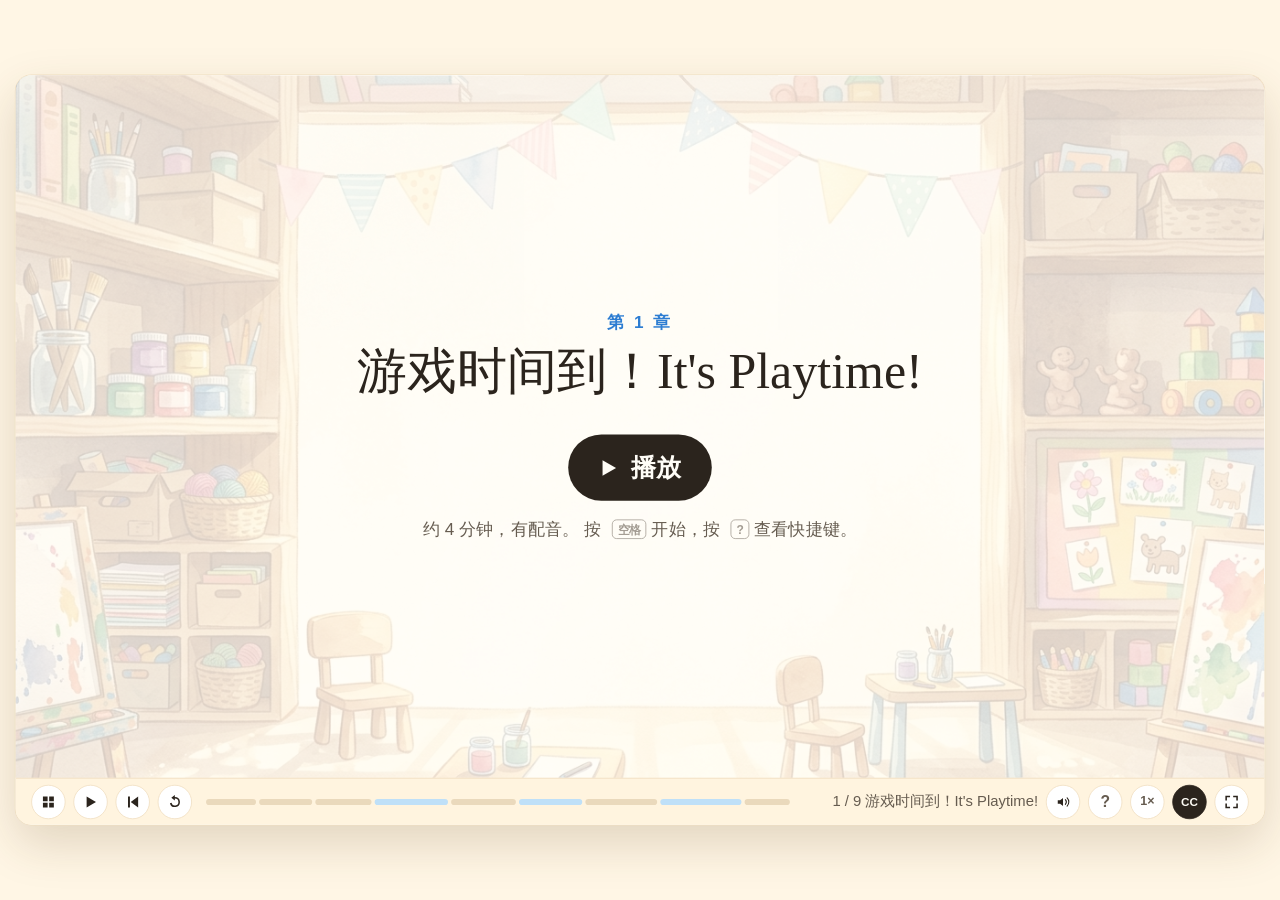
==== ch01/index.html @ ea2e2f74 "Initial release: 5-year-old interactive science animation" ====
<!doctype html>
<html lang="zh">
<head>
<meta charset="utf-8">
<meta name="viewport" content="width=device-width, initial-scale=1">
<title>游戏时间到！It's Playtime! · 趣味科学小课堂</title>
<link rel="stylesheet" href="../lib/engine.css">
<link rel="expect" href="#bar" blocking="render">
</head>
<body>
<script src="../lib/engine.js"></script>
<script src="audio/zh/timings.js"></script>
<script>
'use strict';
const CHAPTER = { number: 1, title: '游戏时间到！It\'s Playtime!', minutes: 4, language: 'zh', film: true, questionKeys: false };
try { if (localStorage.getItem('captions') === null) setCaptions(true, false); } catch {}

/* ---------- 绘本舞台助手（sc_ 前缀避免全局冲突） ---------- */
function sc_bg(p, imgName, veil = 0.22) {
  mk('image', { href: `../img/${imgName}`, x: 0, y: 0, width: 1600, height: 900, preserveAspectRatio: 'xMidYMid slice' }, p);
  if (veil > 0) mk('rect', { x: 0, y: 0, width: 1600, height: 900, fill: `rgba(255,253,247,${veil})` }, p);
}

const sc_txt = (p, str, x, y, t0, { size = 30, fill = COL.chalk, anchor = 'start', weight = 700 } = {}) => {
  const e = T(p, str, { x, y, size, fill, anchor, weight, o: 0 });
  if (t0 !== null) show(e, t0, 0.35);
  return e;
};

function sc_badge(p, label, x = 80, y = 66, fill = '#ff5a5f', t0 = 0.1) {
  const g = G(p, { x, y, o: 0 });
  const w = Math.max(150, label.length * 26 + 52);
  mk('rect', { x: 4, y: -24, width: w, height: 52, rx: 26, fill: 'rgba(60,40,10,0.14)' }, g);
  mk('rect', { x: 0, y: -28, width: w, height: 52, rx: 26, fill }, g);
  T(g, label, { x: w / 2, y: 7, size: 25, fill: '#ffffff', weight: 700, anchor: 'middle' });
  tw(g, { o: 1 }, t0, 0.3);
  return g;
}

function sc_panelCard(p, x, y, w, h, { fill = 'rgba(255,253,247,0.92)', stroke = '#f0dec0', sw = 4, rx = 28 } = {}) {
  const g = G(p, { x, y });
  mk('rect', { x: 6, y: 10, width: w, height: h, rx, fill: 'rgba(80,50,20,0.1)' }, g);
  mk('rect', { x: 0, y: 0, width: w, height: h, rx, fill, stroke, 'stroke-width': sw }, g);
  return g;
}

/* 题目选项中的彩色圆块 + 互动即时音效 */
function sc_swatch(hex) {
  const sp = h('span', 'sc-swatch');
  sp.style.background = hex;
  if (hex.toLowerCase() === '#ffffff') sp.style.borderColor = '#2b241d';
  return sp;
}

const SC_SFX_CACHE = {};
function sc_playSfx(name, vol = 0.6) {
  try {
    const a = SC_SFX_CACHE[name] || (SC_SFX_CACHE[name] = new Audio(`audio/sfx/${name}.mp3`));
    a.currentTime = 0;
    a.volume = vol * +($('volume')?.value ?? 1);
    a.play().catch(() => {});
  } catch {}
}

/* 可爱眨眼微笑五官（让颜色块和形状都变成活过来的小伙伴） */
function sc_face(p, x, y, { s = 1, light = false } = {}) {
  const fg = light ? '#ffffff' : '#2b241d';
  const g = G(p, { x, y, s });
  const eyeL = mk('circle', { cx: -14, cy: -4, r: 4.8, fill: fg }, g);
  const eyeR = mk('circle', { cx: 14, cy: -4, r: 4.8, fill: fg }, g);
  if (!light) {
    mk('circle', { cx: -12.5, cy: -5.5, r: 1.6, fill: '#ffffff' }, g);
    mk('circle', { cx: 15.5, cy: -5.5, r: 1.6, fill: '#ffffff' }, g);
  }
  mk('ellipse', { cx: -22, cy: 5, rx: 6, ry: 3.5, fill: '#ff8fa3', opacity: light ? 0.5 : 0.7 }, g);
  mk('ellipse', { cx: 22, cy: 5, rx: 6, ry: 3.5, fill: '#ff8fa3', opacity: light ? 0.5 : 0.7 }, g);
  mk('path', { d: 'M-9 8 Q0 17 9 8', fill: 'none', stroke: fg, 'stroke-width': 3, 'stroke-linecap': 'round' }, g);
  return { g, eyeL, eyeR };
}

/* 有机颜料水滴块 */
function sc_blob(p, x, y, fill, { s = 1, stroke = 'none', sw = 0, face = true, lightFace = false } = {}) {
  const g = G(p, { x, y, s });
  mk('path', {
    d: 'M-76 -14 C-86 -48 -38 -64 2 -54 C36 -66 84 -42 78 -8 C90 26 48 60 6 52 C-34 66 -88 38 -76 -14 Z',
    fill, stroke, 'stroke-width': sw,
  }, g);
  mk('ellipse', { cx: -32, cy: -28, rx: 14, ry: 7, transform: 'rotate(-22 -32 -28)', fill: '#ffffff', opacity: 0.35 }, g);
  const fc = face ? sc_face(g, 0, 2, { s: 0.95, light: lightFace }) : null;
  return { g, fc };
}

/* 拿放大镜的小探险家 */
function sc_explorer(p, x, y, { s = 1 } = {}) {
  const root = G(p, { x, y, s });
  mk('ellipse', { cx: 0, cy: 176, rx: 66, ry: 14, fill: 'rgba(60,40,10,0.14)' }, root);
  mk('rect', { x: -34, y: 100, width: 20, height: 58, rx: 10, fill: '#ffd6b0', stroke: '#2b241d', 'stroke-width': 3 }, root);
  mk('rect', { x: 14, y: 100, width: 20, height: 58, rx: 10, fill: '#ffd6b0', stroke: '#2b241d', 'stroke-width': 3 }, root);
  mk('ellipse', { cx: -26, cy: 162, rx: 22, ry: 12, fill: '#ff5a5f', stroke: '#2b241d', 'stroke-width': 3 }, root);
  mk('ellipse', { cx: 26, cy: 162, rx: 22, ry: 12, fill: '#ff5a5f', stroke: '#2b241d', 'stroke-width': 3 }, root);
  mk('rect', { x: -42, y: 66, width: 84, height: 48, rx: 10, fill: '#2b5ea8', stroke: '#2b241d', 'stroke-width': 3 }, root);
  mk('path', { d: 'M-44 0 L44 0 L46 72 L-46 72 Z', fill: '#2d9cdb', stroke: '#2b241d', 'stroke-width': 3 }, root);
  mk('circle', { cx: 0, cy: 36, r: 13, fill: '#ffd93d' }, root);

  const armL = G(root, { x: -46, y: 14, r: 18 });
  mk('path', { d: 'M0 0 L-38 48', stroke: '#2b241d', 'stroke-width': 25, 'stroke-linecap': 'round' }, armL);
  mk('path', { d: 'M0 0 L-38 48', stroke: '#ffd6b0', 'stroke-width': 19, 'stroke-linecap': 'round' }, armL);
  mk('circle', { cx: -40, cy: 52, r: 12, fill: '#ffd6b0', stroke: '#2b241d', 'stroke-width': 3 }, armL);
  // 放大镜
  mk('path', { d: 'M-42 52 L-62 24', stroke: '#2b241d', 'stroke-width': 8, 'stroke-linecap': 'round' }, armL);
  mk('circle', { cx: -74, cy: 6, r: 28, fill: 'rgba(180,235,255,0.65)', stroke: '#2b241d', 'stroke-width': 6 }, armL);

  const armR = G(root, { x: 46, y: 14, r: -110 });
  mk('path', { d: 'M0 0 L38 48', stroke: '#2b241d', 'stroke-width': 25, 'stroke-linecap': 'round' }, armR);
  mk('path', { d: 'M0 0 L38 48', stroke: '#ffd6b0', 'stroke-width': 19, 'stroke-linecap': 'round' }, armR);
  mk('circle', { cx: 40, cy: 52, r: 12, fill: '#ffd6b0', stroke: '#2b241d', 'stroke-width': 3 }, armR);

  const head = G(root, { x: 0, y: -56 });
  mk('circle', { cx: -58, cy: 6, r: 13, fill: '#ffd6b0', stroke: '#2b241d', 'stroke-width': 3 }, head);
  mk('circle', { cx: 58, cy: 6, r: 13, fill: '#ffd6b0', stroke: '#2b241d', 'stroke-width': 3 }, head);
  mk('circle', { cx: 0, cy: 0, r: 58, fill: '#ffd6b0', stroke: '#2b241d', 'stroke-width': 3 }, head);
  mk('path', { d: 'M-60 -6 A60 60 0 0 1 60 -6 C38 -36 14 -38 0 -22 C-16 -40 -42 -30 -60 -6 Z', fill: '#231f20' }, head);
  mk('path', { d: 'M-20 -58 C-8 -76 16 -74 28 -52', fill: 'none', stroke: '#231f20', 'stroke-width': 9, 'stroke-linecap': 'round' }, head);
  const eyeL = mk('circle', { cx: -22, cy: -4, r: 7, fill: '#2b241d' }, head);
  const eyeR = mk('circle', { cx: 22, cy: -4, r: 7, fill: '#2b241d' }, head);
  mk('circle', { cx: -20, cy: -6, r: 2.4, fill: '#ffffff' }, head);
  mk('circle', { cx: 24, cy: -6, r: 2.4, fill: '#ffffff' }, head);
  mk('ellipse', { cx: -35, cy: 12, rx: 9, ry: 5, fill: '#ff8fa3', opacity: 0.7 }, head);
  mk('ellipse', { cx: 35, cy: 12, rx: 9, ry: 5, fill: '#ff8fa3', opacity: 0.7 }, head);
  mk('path', { d: 'M-14 22 Q0 36 14 22', fill: 'none', stroke: '#d9483b', 'stroke-width': 4, 'stroke-linecap': 'round' }, head);
  return { root, head, armL, armR, eyeL, eyeR };
}

/* 绘制拟人化 3D/2D 形状角色 */
function sc_drawShape(p, kind, x, y, { s = 1, label = '', en = '' } = {}) {
  const g = G(p, { x, y, s });
  let fc = null;
  if (kind === 'cube') {
    mk('polygon', { points: '-52,-32 0,-60 52,-32 0,-4', fill: '#ffe169', stroke: '#2b241d', 'stroke-width': 3 }, g);
    mk('polygon', { points: '-52,-32 0,-4 0,56 -52,28', fill: '#ffbe0b', stroke: '#2b241d', 'stroke-width': 3 }, g);
    mk('polygon', { points: '0,-4 52,-32 52,28 0,56', fill: '#f39c12', stroke: '#2b241d', 'stroke-width': 3 }, g);
    fc = sc_face(g, -22, 16, { s: 0.65 });
  } else if (kind === 'cuboid') {
    mk('polygon', { points: '-86,-22 -44,-46 86,-46 44,-22', fill: '#c77dff', stroke: '#2b241d', 'stroke-width': 3 }, g);
    mk('polygon', { points: '-86,-22 44,-22 44,36 -86,36', fill: '#9d4edd', stroke: '#2b241d', 'stroke-width': 3 }, g);
    mk('polygon', { points: '44,-22 86,-46 86,12 44,36', fill: '#7b2cbf', stroke: '#2b241d', 'stroke-width': 3 }, g);
    fc = sc_face(g, -20, 8, { s: 0.72, light: true });
  } else if (kind === 'sphere') {
    mk('circle', { cx: 0, cy: 0, r: 54, fill: '#274c9b', stroke: '#2b241d', 'stroke-width': 3 }, g);
    mk('circle', { cx: -10, cy: -12, r: 42, fill: '#3b6fd8' }, g);
    mk('ellipse', { cx: -22, cy: -26, rx: 14, ry: 8, transform: 'rotate(-28 -22 -26)', fill: '#9cc2ff', opacity: 0.8 }, g);
    fc = sc_face(g, 0, 4, { s: 0.85, light: true });
  } else if (kind === 'pyramid') {
    mk('polygon', { points: '0,-62 -56,42 10,56', fill: '#24b0e6', stroke: '#2b241d', 'stroke-width': 3 }, g);
    mk('polygon', { points: '0,-62 10,56 58,30', fill: '#0b87ba', stroke: '#2b241d', 'stroke-width': 3 }, g);
    fc = sc_face(g, -14, 16, { s: 0.68, light: true });
  } else if (kind === 'square') {
    mk('rect', { x: -50, y: -50, width: 100, height: 100, rx: 10, fill: '#ff70a6', stroke: '#2b241d', 'stroke-width': 3 }, g);
    fc = sc_face(g, 0, 4, { s: 0.88 });
  } else if (kind === 'rectangle') {
    mk('rect', { x: -86, y: -44, width: 172, height: 88, rx: 10, fill: '#8ac926', stroke: '#2b241d', 'stroke-width': 3 }, g);
    fc = sc_face(g, 0, 4, { s: 0.88 });
  } else if (kind === 'circle') {
    mk('circle', { cx: 0, cy: 0, r: 54, fill: '#ff7b29', stroke: '#2b241d', 'stroke-width': 3 }, g);
    fc = sc_face(g, 0, 4, { s: 0.88, light: true });
  } else if (kind === 'triangle') {
    mk('polygon', { points: '0,-56 -60,48 60,48', fill: '#19a7e0', stroke: '#2b241d', 'stroke-width': 3, 'stroke-linejoin': 'round' }, g);
    fc = sc_face(g, 0, 18, { s: 0.78, light: true });
  }
  if (label) {
    T(g, label, { x: 0, y: 92, size: 28, fill: '#2b241d', weight: 700, anchor: 'middle' });
    if (en) T(g, en, { x: 0, y: 122, size: 22, fill: '#665c50', weight: 600, anchor: 'middle' });
  }
  return { g, fc };
}

/* ---------- 听音找一找形状列表 ---------- */
let sc_shapeThings = [];
const SC_SHAPE_ASKS = [
  { word: '三角形', clip: 'q-triangle', again: 'r-triangle' },
  { word: '圆形', clip: 'q-circle', again: 'r-circle' },
  { word: '正方形', clip: 'q-square', again: 'r-square' },
  { word: '球体', clip: 'q-sphere', again: 'r-sphere' },
  { word: '正方体', clip: 'q-cube', again: 'r-cube' },
];

/* ---------- 节拍时间线 BEATS ---------- */
const BEATS = [
  /* 1. 活泼开场 */
  ['intro', '游戏时间到！It\'s Playtime!', (m, D) => {
    const p = panel(0);
    sc_bg(p, 'bg_playroom.jpg', 0.14);
    sfx('intro', 0.2, 'bell', 0.55);

    sc_badge(p, '趣味科学小课堂', 84, 68, '#ff5a5f', 0.1);
    const titleBox = sc_panelCard(p, 560, 140, 860, 260, { fill: 'rgba(255,255,255,0.92)', stroke: '#ffbe0b', sw: 5, rx: 36 });
    T(titleBox, '游戏时间到！', { x: 430, y: 112, size: 74, fill: '#ff5a5f', weight: 700, anchor: 'middle' });
    T(titleBox, 'It\'s Playtime!', { x: 430, y: 186, size: 42, fill: '#2d7dd2', weight: 700, anchor: 'middle' });
    put(titleBox, { o: 0, s: 0.85 }); tw(titleBox, { o: 1, s: 1 }, 0.25, 0.5, back);

    const exp = sc_explorer(p, 320, 520, { s: 1.48 });
    put(exp.root, { o: 0, y: 580 });
    tw(exp.root, { o: 1, y: 520 }, 0.2, 0.6, out);

    // 四个主题徽章图标随旁白跳出（使用纯 SVG 彩点/图形图标，避免无 emoji 字体时出现方框）
    const tags = [
      ['认识颜色', '#ff5a5f', 660, 515, 0, 'dot'],
      ['混色魔法', '#9d4edd', 920, 515, 0.25, 'star'],
      ['形状朋友', '#19a7e0', 1180, 515, 0.5, 'tri'],
      ['分类与影子', '#2bb673', 920, 660, 0.75, 'sq'],
    ];
    tags.forEach(([txt, col, tx, ty, dt, icon]) => {
      const b = G(p, { x: tx, y: ty, o: 0, s: 0.82 });
      mk('rect', { x: -115, y: -36, width: 230, height: 72, rx: 36, fill: '#ffffff', stroke: col, 'stroke-width': 4 }, b);
      if (icon === 'dot') mk('circle', { cx: -74, cy: 0, r: 12, fill: col }, b);
      else if (icon === 'star') mk('polygon', { points: '-74,-14 -69,-4 -59,-4 -67,3 -64,13 -74,7 -84,13 -81,3 -89,-4 -79,-4', fill: col }, b);
      else if (icon === 'tri') mk('polygon', { points: '-74,-13 -87,11 -61,11', fill: col }, b);
      else mk('rect', { x: -85, y: -11, width: 22, height: 22, rx: 4, fill: col }, b);
      T(b, txt, { x: 14, y: 10, size: 28, fill: col, weight: 700, anchor: 'middle' });
      tw(b, { o: 1, s: 1 }, m('ready', dt), 0.38, back);
    });

    clockRun(t => {
      put(exp.armR, { r: -110 + 18 * Math.sin(t * 7) });
      put(exp.head, { r: 3.5 * Math.sin(t * 2.5) });
      put(exp.eyeL, { s: (t % 3.1 > 2.95) ? 0.15 : 1 });
      put(exp.eyeR, { s: (t % 3.1 > 2.95) ? 0.15 : 1 });
    }, D, { tail: true });
  }, { lead: false }],

  /* 2. 九种颜色（会眨眼的颜料水滴宝宝） */
  ['colours', '颜色 Colours', (m, D) => {
    const p = panel(0);
    sc_bg(p, 'bg_playroom.jpg', 0.26);
    sc_badge(p, '颜色 Colours', 84, 64, '#ff5a5f', 0.1);
    const sub = sc_panelCard(p, 510, 36, 910, 56, { fill: 'rgba(255,255,255,0.9)', stroke: '#f0dec0', sw: 2.5, rx: 28 });
    T(sub, '这里有不同的颜色 · There are different colours.', { x: 455, y: 37, size: 27, fill: '#2b241d', weight: 700, anchor: 'middle' });
    put(sub, { o: 0 }); show(sub, 0.2, 0.35);

    const palette = [
      ['c_red', '红色', 'red', '#e63946', '#2b241d', true],
      ['c_yellow', '黄色', 'yellow', '#ffd60a', '#2b241d', false],
      ['c_green', '绿色', 'green', '#57cc3a', '#2b241d', false],
      ['c_brown', '褐色', 'brown', '#a0522d', '#2b241d', true],
      ['c_orange', '橙色', 'orange', '#ff851b', '#2b241d', false],
      ['c_blue', '蓝色', 'blue', '#00a8e8', '#2b241d', true],
      ['c_purple', '紫色', 'purple', '#7b2cbf', '#2b241d', true],
      ['c_white', '白色', 'white', '#ffffff', '#2b241d', false],
      ['c_black', '黑色', 'black', '#2b2b2b', '#2b241d', true],
    ];

    const blobs = [];
    palette.forEach(([mkName, zh, en, hex, border, lightFace], i) => {
      const col = i % 3, row = Math.floor(i / 3);
      const x = 350 + col * 450, y = 232 + row * 224;
      const card = G(p, { x, y, o: 0, s: 0.78 });
      mk('rect', { x: -175, y: -88, width: 350, height: 186, rx: 24, fill: 'rgba(255,255,255,0.92)', stroke: '#f0dec0', 'stroke-width': 3 }, card);
      const b = sc_blob(card, -68, 6, hex, {
        s: 0.92,
        stroke: hex === '#ffffff' ? '#2b241d' : 'none',
        sw: hex === '#ffffff' ? 3 : 0,
        lightFace,
      });
      T(card, zh, { x: 84, y: -4, size: 42, fill: '#2b241d', weight: 700, anchor: 'middle' });
      T(card, en, { x: 84, y: 42, size: 30, fill: '#665c50', weight: 600, anchor: 'middle' });
      const tAt = m(mkName);
      tw(card, { o: 1, s: 1 }, tAt, 0.36, back);
      sfx('colours', tAt, 'pop', 0.45);
      blobs.push({ b, phase: i * 0.7 });
    });

    clockRun(t => {
      blobs.forEach(({ b, phase }) => {
        if (b.fc) {
          const blink = ((t + phase) % 3.6 > 3.45) ? 0.15 : 1;
          put(b.fc.eyeL, { s: blink });
          put(b.fc.eyeR, { s: blink });
          put(b.g, { r: 3 * Math.sin(t * 2.5 + phase) });
        }
      });
    }, D, { tail: true });
  }, { lead: false }],

  /* 3. 混色魔法动态演示 */
  ['mixing_demo', '颜色的混合 Mixing colours', (m, D) => {
    const p = panel(0);
    sc_bg(p, 'bg_magic_lab.jpg', 0.22);
    sc_badge(p, '混色魔法 Mixing colours', 84, 64, '#9d4edd', 0.1);
    sc_txt(p, '我们可以将两种颜色混合起来，得到新的颜色。', 800, 108, 0.2, { size: 30, fill: '#2b241d', anchor: 'middle' });
    sc_txt(p, 'We can mix two colours to get a new colour.', 800, 146, 0.35, { size: 24, fill: '#665c50', anchor: 'middle' });

    const rows = [
      ['mix1', 'res1', 310, '#00a8e8', '蓝色 blue', '#e63946', '红色 red', '#7b2cbf', '紫色 purple'],
      ['mix2', 'res2', 620, '#ffd60a', '黄色 yellow', '#00a8e8', '蓝色 blue', '#57cc3a', '绿色 green'],
    ];

    rows.forEach(([mkMix, mkRes, ry, c1, l1, c2, l2, c3, l3]) => {
      const box = sc_panelCard(p, 150, ry - 115, 1300, 245, { fill: 'rgba(255,253,247,0.9)', stroke: '#e8d5f5', sw: 4 });
      const b1 = sc_blob(p, 350, ry, c1, { s: 1.05, lightFace: true });
      const b2 = sc_blob(p, 720, ry, c2, { s: 1.05, lightFace: c2 !== '#ffd60a' });
      const b3 = sc_blob(p, 1210, ry, c3, { s: 1.15, lightFace: c3 !== '#57cc3a' });

      put(b1.g, { o: 0, s: 0.7 }); tw(b1.g, { o: 1, s: 1 }, m(mkMix), 0.35, back);
      put(b2.g, { o: 0, s: 0.7 }); tw(b2.g, { o: 1, s: 1 }, m(mkMix, 0.7), 0.35, back);

      const plus = sc_txt(p, '+', 535, ry + 18, m(mkMix, 0.5), { size: 64, fill: '#2b241d', anchor: 'middle' });
      const eq = sc_txt(p, '=', 955, ry + 18, m(mkRes, -0.3), { size: 64, fill: '#2b241d', anchor: 'middle' });
      sc_txt(p, l1, 350, ry + 96, m(mkMix), { size: 26, fill: '#2b241d', anchor: 'middle' });
      sc_txt(p, l2, 720, ry + 96, m(mkMix, 0.7), { size: 26, fill: '#2b241d', anchor: 'middle' });

      // 魔法混合闪烁光环 + 结果弹出
      const magic = G(p, { x: 1210, y: ry, o: 0, s: 0.4 });
      mk('circle', { cx: 0, cy: 0, r: 96, fill: 'none', stroke: '#ffd60a', 'stroke-width': 6, 'stroke-dasharray': '14 10' }, magic);
      tw(magic, { o: 1, s: 1.15, r: 90 }, m(mkRes, -0.35), 0.55, out);
      tw(magic, { o: 0, s: 1.4 }, m(mkRes, 0.45), 0.4);

      put(b3.g, { o: 0, s: 0.3 });
      tw(b3.g, { o: 1, s: 1.15 }, m(mkRes), 0.45, back);
      sc_txt(p, l3, 1210, ry + 96, m(mkRes, 0.2), { size: 30, fill: c3, anchor: 'middle' });
      sfx('mixing_demo', m(mkRes), 'chime', 0.55);
      void box; void plus; void eq;
    });
  }, { lead: false }],

  /* 4. 混色猜一猜互动题（选项带彩色圆块，答对左边立即变出笑脸颜料结果） */
  ['mixing_quiz', '混色猜一猜 Mixing Challenge', (m) => {
    const p = panel(0);
    sc_bg(p, 'bg_magic_lab.jpg', 0.22);
    sc_badge(p, '小小色彩魔法师', 84, 64, '#ff5a5f', 0.1);
    sc_txt(p, '混合在一起，会得到什么颜色？', 100, 148, 0.2, { size: 30, fill: '#2b241d' });

    const puzzles = [
      ['#e63946', '红色 red', '#ffd60a', '黄色 yellow', '#ff851b', '橙色 orange', false],
      ['#2b2b2b', '黑色 black', '#ffffff', '白色 white', '#9e9e9e', '灰色 grey', true],
      ['#e63946', '红色 red', '#ffffff', '白色 white', '#ff9ebb', '粉红色 pink', false],
    ];

    S.mixRows = [];
    puzzles.forEach(([c1, n1, c2, n2, cres, ansName, lightAns], i) => {
      const py = 260 + i * 195;
      const card = sc_panelCard(p, 90, py - 78, 690, 165, { fill: 'rgba(255,253,247,0.93)', stroke: '#e6d4b8', sw: 3, rx: 24 });
      sc_blob(card, 110, 72, c1, { s: 0.6, lightFace: c1 !== '#ffffff' });
      T(card, n1, { x: 110, y: 140, size: 22, fill: '#2b241d', weight: 700, anchor: 'middle' });
      T(card, '+', { x: 225, y: 84, size: 44, fill: '#2b241d', weight: 700, anchor: 'middle' });
      sc_blob(card, 340, 72, c2, { s: 0.6, stroke: c2 === '#ffffff' ? '#2b241d' : 'none', sw: c2 === '#ffffff' ? 2.5 : 0, lightFace: false });
      T(card, n2, { x: 340, y: 140, size: 22, fill: '#2b241d', weight: 700, anchor: 'middle' });
      T(card, '=', { x: 460, y: 84, size: 44, fill: '#2b241d', weight: 700, anchor: 'middle' });

      // 问号占位（用中性蓝色虚线，不提前剧透答案颜色）
      const qCircle = mk('circle', { cx: 580, cy: 76, r: 48, fill: '#f7f1e3', stroke: '#2d7dd2', 'stroke-width': 4, 'stroke-dasharray': '8 6' }, card);
      const qText = T(card, '?', { x: 580, y: 92, size: 48, fill: '#2d7dd2', weight: 700, anchor: 'middle' });

      // 隐藏的结果笑脸颜料块，答对时弹出
      const ansWrap = G(card, { x: 580, y: 72, o: 0, s: 0.4 });
      sc_blob(ansWrap, 0, 0, cres, { s: 0.64, lightFace: lightAns });
      const ansLbl = T(card, ansName, { x: 580, y: 140, size: 22, fill: '#2b241d', weight: 700, anchor: 'middle', o: 0 });
      S.mixRows.push({ qCircle, qText, ansWrap, ansLbl });

      put(card, { o: 0, y: py - 60 });
      tw(card, { o: 1, y: py - 78 }, m('mq', i * 0.45), 0.4, out);
    });
  }, {
    lead: false,
    hold: 1.8,
    ask: done => {
      const revealMix = idx => {
        const row = S.mixRows?.[idx];
        if (!row) return;
        fx(row.qCircle, { o: 0 }, 0, 0.2);
        fx(row.qText, { o: 0 }, 0, 0.2);
        fx(row.ansWrap, { o: 1, s: 1 }, 0.05, 0.35, back);
        fx(row.ansLbl, { o: 1 }, 0.12, 0.25);
        sc_playSfx('chime', 0.6);
      };
      return quiz({ x: 830, y: 155, w: 680, cls: 'side' }, [
        {
          id: 'c-mix-ry',
          prompt: ['魔法 1：', sc_swatch('#e63946'), '红色 + ', sc_swatch('#ffd60a'), '黄色 = ？'],
          build: choice(
            [
              [sc_swatch('#ff851b'), '橙色 orange'],
              [sc_swatch('#57cc3a'), '绿色 green'],
              [sc_swatch('#00a8e8'), '蓝色 blue'],
            ],
            0,
            '答对了！红色加黄色会变成像橘子一样的橙色（orange）！',
            [null, '绿色是黄色和蓝色变出来的哦！', '蓝色是原本就有的颜色，红+黄会变暖色调的橙色。'],
            () => revealMix(0)
          ),
        },
        {
          id: 'c-mix-bw',
          prompt: ['魔法 2：', sc_swatch('#2b2b2b'), '黑色 + ', sc_swatch('#ffffff'), '白色 = ？'],
          build: choice(
            [
              [sc_swatch('#9e9e9e'), '灰色 grey'],
              [sc_swatch('#7b2cbf'), '紫色 purple'],
              [sc_swatch('#ffd60a'), '黄色 yellow'],
            ],
            0,
            '真棒！深深的黑色加上亮亮的白色，就变成温和的灰色（grey）！',
            [null, '紫色需要蓝色和红色哦。', '黑加白不会变黄，而是变灰！'],
            () => revealMix(1)
          ),
        },
        {
          id: 'c-mix-rw',
          prompt: ['魔法 3：', sc_swatch('#e63946'), '红色 + ', sc_swatch('#ffffff'), '白色 = ？'],
          build: choice(
            [
              [sc_swatch('#ff9ebb'), '粉红色 pink'],
              [sc_swatch('#a0522d'), '褐色 brown'],
              [sc_swatch('#2b2b2b'), '黑色 black'],
            ],
            0,
            '太厉害了！红色加白色变浅了，就变成了可爱的粉红色（pink）！',
            [null, '白色会让红色变得柔和浅淡，变成粉红色哦。', '加上白色是变亮，不会变成黑色。'],
            () => revealMix(2)
          ),
        },
      ], done, '混色魔法题');
    },
  }],

  /* 5. 立体形状与平面形状 */
  ['shapes', '形状 Shapes', (m, D) => {
    const p = panel(0);
    sc_bg(p, 'bg_shape_park.jpg', 0.24);
    sc_badge(p, '形状 Shapes', 84, 62, '#19a7e0', 0.1);

    // 立体形状栏
    const box3d = sc_panelCard(p, 90, 120, 1420, 340, { fill: 'rgba(255,253,247,0.9)', stroke: '#bfe6f7', sw: 4 });
    T(box3d, '立体形状 · 3D shapes（胖乎乎可以抱起来的）', { x: 36, y: 46, size: 28, fill: '#0b87ba', weight: 700 });
    const s3dList = [
      ['cube', '正方体', 'cube', 260],
      ['cuboid', '长方体', 'cuboid', 605],
      ['sphere', '球体', 'sphere', 960],
      ['pyramid', '正方棱锥体', 'pyramid', 1310],
    ];
    const chars = [];
    s3dList.forEach(([kind, zh, en, sx], i) => {
      const ch = sc_drawShape(p, kind, sx, 290, { s: 1, label: zh, en });
      put(ch.g, { o: 0, s: 0.7 });
      const tAt = m('s3d', i * 1.6);
      tw(ch.g, { o: 1, s: 1 }, tAt, 0.4, back);
      sfx('shapes', tAt, 'boing', 0.4);
      chars.push({ ch, y0: 290, phase: i * 0.8 });
    });

    // 平面形状栏
    const box2d = sc_panelCard(p, 90, 495, 1420, 325, { fill: 'rgba(255,253,247,0.9)', stroke: '#f5d2e1', sw: 4 });
    T(box2d, '平面形状 · 2D shapes（平平的像纸片）', { x: 36, y: 46, size: 28, fill: '#d6336c', weight: 700 });
    const s2dList = [
      ['square', '正方形', 'square', 260],
      ['rectangle', '长方形', 'rectangle', 605],
      ['circle', '圆', 'circle', 960],
      ['triangle', '三角形', 'triangle', 1310],
    ];
    s2dList.forEach(([kind, zh, en, sx], i) => {
      const ch = sc_drawShape(p, kind, sx, 655, { s: 1, label: zh, en });
      put(ch.g, { o: 0, s: 0.7 });
      const tAt = m('s2d', i * 1.5);
      tw(ch.g, { o: 1, s: 1 }, tAt, 0.4, back);
      sfx('shapes', tAt, 'pop', 0.45);
      chars.push({ ch, y0: 655, phase: (i + 4) * 0.8 });
    });

    clockRun(t => {
      chars.forEach(({ ch, y0, phase }) => {
        put(ch.g, { y: y0 + 5 * Math.sin(t * 3 + phase) });
        if (ch.fc) {
          const blink = ((t + phase) % 3.5 > 3.35) ? 0.15 : 1;
          put(ch.fc.eyeL, { s: blink });
          put(ch.fc.eyeR, { s: blink });
        }
      });
    }, D, { tail: true });
    void box3d; void box2d;
  }, { lead: false }],

  /* 6. 互动游戏：阳光公园听音找形状 */
  ['shape_find', '游戏 · 听音找形状朋友', (m, D) => {
    const p = panel(0);
    sc_bg(p, 'bg_shape_park.jpg', 0.08);
    sc_badge(p, '互动游戏 · 听音找形状', 84, 62, '#2bb673', 0.1);
    const bar = sc_panelCard(p, 480, 32, 960, 60, { fill: 'rgba(255,255,255,0.92)', stroke: '#2bb673', sw: 3, rx: 30 });
    T(bar, '听听小探险家的声音，点一点正确的形状朋友！', { x: 480, y: 39, size: 28, fill: '#2b241d', weight: 700, anchor: 'middle' });

    const sTri = sc_drawShape(p, 'triangle', 270, 290, { s: 1.35 });
    const sCir = sc_drawShape(p, 'circle', 800, 260, { s: 1.32 });
    const sSq = sc_drawShape(p, 'square', 1320, 290, { s: 1.32 });
    const sRect = sc_drawShape(p, 'rectangle', 360, 635, { s: 1.2 });
    const sCube = sc_drawShape(p, 'cube', 820, 635, { s: 1.35 });
    const sSph = sc_drawShape(p, 'sphere', 1270, 635, { s: 1.32 });

    sc_shapeThings = [
      { g: sTri.g, word: '三角形', clip: 'w-triangle', side: 'below' },
      { g: sCir.g, word: '圆形', clip: 'w-circle', side: 'below' },
      { g: sSq.g, word: '正方形', clip: 'w-square', side: 'below' },
      { g: sRect.g, word: '长方形', clip: 'w-rectangle', side: 'above' },
      { g: sCube.g, word: '正方体', clip: 'w-cube', side: 'above' },
      { g: sSph.g, word: '球体', clip: 'w-sphere', side: 'above' },
    ];

    const list = [
      [sTri, 290, 0], [sCir, 260, 1], [sSq, 290, 2],
      [sRect, 635, 3], [sCube, 635, 4], [sSph, 635, 5],
    ];
    clockRun(t => {
      list.forEach(([ch, y0, ph]) => {
        put(ch.g, { y: y0 + 6 * Math.sin(t * 2.6 + ph) });
        if (ch.fc) {
          const blink = ((t + ph) % 3.2 > 3.05) ? 0.15 : 1;
          put(ch.fc.eyeL, { s: blink });
          put(ch.fc.eyeR, { s: blink });
        }
      });
    }, D, { tail: true });
  }, {
    lead: false,
    ask: done => findWords(sc_shapeThings, SC_SHAPE_ASKS, done),
    video: false,
  }],

  /* 7. 东西的分类 Grouping things */
  ['grouping', '东西的分类 Grouping things', (m) => {
    const p = panel(0);
    sc_bg(p, 'bg_shape_park.jpg', 0.25);
    sc_badge(p, '分类大本领 Grouping', 84, 62, '#2d7dd2', 0.1);

    // 上半区：按颜色分类
    const topCard = sc_panelCard(p, 90, 118, 1420, 345, { fill: 'rgba(255,253,247,0.92)', stroke: '#ffd166', sw: 4 });
    T(topCard, '1. 根据颜色分类 · Group by colour', { x: 36, y: 46, size: 28, fill: '#b87400', weight: 700 });
    // 黄色区
    mk('rect', { x: 60, y: 74, width: 590, height: 242, rx: 24, fill: '#fff8d6', stroke: '#f4b400', 'stroke-width': 3 }, topCard);
    T(topCard, '黄色 Yellow', { x: 355, y: 110, size: 26, fill: '#996200', weight: 700, anchor: 'middle' });
    // 跳绳 + 铲子
    const rope = G(topCard, { x: 210, y: 210, o: 0, s: 0.7 });
    mk('path', { d: 'M-50 -20 C-60 40 60 40 50 -20 C40 -60 -40 -60 -50 -20 Z', fill: 'none', stroke: '#f4b400', 'stroke-width': 10 }, rope);
    mk('rect', { x: -64, y: -34, width: 16, height: 34, rx: 6, fill: '#e09f00' }, rope);
    mk('rect', { x: 48, y: -34, width: 16, height: 34, rx: 6, fill: '#e09f00' }, rope);
    T(rope, '跳绳', { x: 0, y: 74, size: 22, fill: '#665c50', weight: 700, anchor: 'middle' });
    tw(rope, { o: 1, s: 1 }, m('g_col', 1.2), 0.4, back);

    const shovel = G(topCard, { x: 490, y: 210, o: 0, s: 0.7 });
    mk('rect', { x: -8, y: -48, width: 16, height: 56, rx: 6, fill: '#ffd60a', stroke: '#b88600', 'stroke-width': 2.5 }, shovel);
    mk('path', { d: 'M-26 4 H26 L20 46 Q0 58 -20 46 Z', fill: '#ffd60a', stroke: '#b88600', 'stroke-width': 2.5 }, shovel);
    T(shovel, '小铲子', { x: 0, y: 74, size: 22, fill: '#665c50', weight: 700, anchor: 'middle' });
    tw(shovel, { o: 1, s: 1 }, m('g_col', 2.0), 0.4, back);

    // 红色区
    mk('rect', { x: 760, y: 74, width: 590, height: 242, rx: 24, fill: '#ffeef0', stroke: '#ff5a5f', 'stroke-width': 3 }, topCard);
    T(topCard, '红色 Red', { x: 1055, y: 110, size: 26, fill: '#b8252b', weight: 700, anchor: 'middle' });
    const bucket = G(topCard, { x: 920, y: 210, o: 0, s: 0.7 });
    mk('path', { d: 'M-42 -26 H42 L32 42 H-32 Z', fill: '#e63946', stroke: '#2b241d', 'stroke-width': 3 }, bucket);
    mk('path', { d: 'M-42 -26 Q0 -64 42 -26', fill: 'none', stroke: '#2b241d', 'stroke-width': 4 }, bucket);
    T(bucket, '水桶', { x: 0, y: 74, size: 22, fill: '#665c50', weight: 700, anchor: 'middle' });
    tw(bucket, { o: 1, s: 1 }, m('g_col', 3.4), 0.4, back);

    const pin = G(topCard, { x: 1190, y: 210, o: 0, s: 0.7 });
    mk('path', { d: 'M-14 -48 C-14 -58 14 -58 14 -48 L10 -22 C24 -6 24 28 16 44 H-16 C-24 28 -24 -6 -10 -22 Z', fill: '#e63946', stroke: '#2b241d', 'stroke-width': 3 }, pin);
    T(pin, '保龄球瓶', { x: 0, y: 74, size: 22, fill: '#665c50', weight: 700, anchor: 'middle' });
    tw(pin, { o: 1, s: 1 }, m('g_col', 4.3), 0.4, back);
    sfx('grouping', m('g_col', 1.2), 'whoosh', 0.45);

    // 下半区：按形状分类
    const botCard = sc_panelCard(p, 90, 490, 1420, 330, { fill: 'rgba(255,253,247,0.92)', stroke: '#a8e0c2', sw: 4 });
    T(botCard, '2. 根据形状分类 · Group by shape', { x: 36, y: 46, size: 28, fill: '#1b7a4c', weight: 700 });
    // 圆形篮子
    mk('rect', { x: 60, y: 74, width: 590, height: 228, rx: 24, fill: '#eefbf3', stroke: '#2bb673', 'stroke-width': 3 }, botCard);
    T(botCard, '圆形 Round', { x: 355, y: 110, size: 26, fill: '#1b7a4c', weight: 700, anchor: 'middle' });
    const ball = G(botCard, { x: 215, y: 198, o: 0, s: 0.7 });
    mk('circle', { cx: 0, cy: 0, r: 42, fill: '#c8e636', stroke: '#2b241d', 'stroke-width': 3 }, ball);
    mk('path', { d: 'M-28 -30 Q0 0 -28 30 M28 -30 Q0 0 28 30', fill: 'none', stroke: '#ffffff', 'stroke-width': 4 }, ball);
    T(ball, '网球', { x: 0, y: 68, size: 22, fill: '#665c50', weight: 700, anchor: 'middle' });
    tw(ball, { o: 1, s: 1 }, m('g_shp', 1.2), 0.4, back);

    const marble = G(botCard, { x: 490, y: 198, o: 0, s: 0.7 });
    mk('circle', { cx: 0, cy: 0, r: 36, fill: '#274c9b', stroke: '#2b241d', 'stroke-width': 3 }, marble);
    mk('path', { d: 'M-16 -20 Q6 0 -10 22', fill: 'none', stroke: '#8ecae6', 'stroke-width': 7, 'stroke-linecap': 'round' }, marble);
    T(marble, '弹珠', { x: 0, y: 68, size: 22, fill: '#665c50', weight: 700, anchor: 'middle' });
    tw(marble, { o: 1, s: 1 }, m('g_shp', 2.0), 0.4, back);

    // 方形篮子
    mk('rect', { x: 760, y: 74, width: 590, height: 228, rx: 24, fill: '#eef6ff', stroke: '#2d7dd2', 'stroke-width': 3 }, botCard);
    T(botCard, '方形 Square', { x: 1055, y: 110, size: 26, fill: '#1b5fa8', weight: 700, anchor: 'middle' });
    const chess = G(botCard, { x: 920, y: 198, o: 0, s: 0.7 });
    mk('rect', { x: -42, y: -42, width: 84, height: 84, rx: 6, fill: '#ffffff', stroke: '#2b241d', 'stroke-width': 3 }, chess);
    for (let r = 0; r < 4; r++) for (let c = 0; c < 4; c++) if ((r + c) % 2 === 0) mk('rect', { x: -42 + c * 21, y: -42 + r * 21, width: 21, height: 21, fill: '#2b241d' }, chess);
    T(chess, '棋盘', { x: 0, y: 68, size: 22, fill: '#665c50', weight: 700, anchor: 'middle' });
    tw(chess, { o: 1, s: 1 }, m('g_shp', 3.4), 0.4, back);

    const hankie = G(botCard, { x: 1190, y: 198, o: 0, s: 0.7 });
    mk('rect', { x: -40, y: -40, width: 80, height: 80, rx: 8, fill: '#ffcad4', stroke: '#d6336c', 'stroke-width': 3 }, hankie);
    mk('path', { d: 'M-40 -12 H40 M-40 12 H40 M-12 -40 V40 M12 -40 V40', stroke: '#ffbe0b', 'stroke-width': 5, opacity: 0.75 }, hankie);
    T(hankie, '小手帕', { x: 0, y: 68, size: 22, fill: '#665c50', weight: 700, anchor: 'middle' });
    tw(hankie, { o: 1, s: 1 }, m('g_shp', 4.2), 0.4, back);
    sfx('grouping', m('g_shp', 1.2), 'boing', 0.45);
  }, { lead: false }],

  /* 8. 影子大挑战（支持触摸/鼠标拖拉积木拼入黑色影子 + 轻点自动飞入） */
  ['hots_shadow', '思维挑战 · 影子拼图', (m) => {
    const p = panel(0);
    sc_bg(p, 'bg_shadow_stage.jpg', 0.14);
    sc_badge(p, '思维挑战 · 影子拼图', 84, 62, '#ff9f1c', 0.1);

    const board = sc_panelCard(p, 80, 115, 800, 720, { fill: 'rgba(255,253,247,0.94)', stroke: '#ffd166', sw: 5, rx: 32 });
    T(board, '拖动下方积木，拼进黑色影子里！', { x: 400, y: 46, size: 28, fill: '#2b241d', weight: 700, anchor: 'middle' });
    mk('path', { d: 'M36 338 H764', stroke: '#ead9bc', 'stroke-width': 3, 'stroke-dasharray': '10 8' }, board);

    // 黑色小车目标影子（与可拖拉积木保持 1:1 精确尺寸，舞台坐标）
    const shadow = G(p, { x: 0, y: 0, o: 0 });
    mk('polygon', { points: '480,176 344,256 616,256', fill: '#181818' }, shadow);
    mk('rect', { x: 344, y: 254, width: 272, height: 104, rx: 4, fill: '#181818' }, shadow);
    mk('circle', { cx: 408, cy: 374, r: 34, fill: '#181818' }, shadow);
    mk('circle', { cx: 552, cy: 374, r: 34, fill: '#181818' }, shadow);
    show(shadow, 0.25, 0.4);

    // 静态预览积木托盘（进入互动问答时隐藏，由 qlayer 接管拖拉交互）
    const tray = G(p, { x: 0, y: 0, o: 0 });
    S.shadowTray = tray;
    const drawTri = (par) => mk('polygon', { points: '0,-56 -136,24 136,24', fill: '#7b2cbf', stroke: '#2b241d', 'stroke-width': 3.5, 'stroke-linejoin': 'round' }, par);
    const drawRect = (par) => mk('rect', { x: -136, y: -52, width: 272, height: 104, rx: 6, fill: '#ff851b', stroke: '#2b241d', 'stroke-width': 3.5 }, par);
    const drawCir = (par) => mk('circle', { cx: 0, cy: 0, r: 34, fill: '#ffd60a', stroke: '#2b241d', 'stroke-width': 3.5 }, par);
    const drawSq = (par) => mk('rect', { x: -52, y: -52, width: 104, height: 104, rx: 6, fill: '#8ac926', stroke: '#2b241d', 'stroke-width': 3.5 }, par);

    const previewSpecs = [
      [drawTri, 270, 565, '紫色三角形', '#7b2cbf', 54],
      [drawRect, 665, 565, '橙色长方形', '#c85a00', 78],
      [drawCir, 210, 735, '黄色圆形 1', '#b88600', 60],
      [drawSq, 480, 735, '绿色正方形', '#4f772d', 78],
      [drawCir, 745, 735, '黄色圆形 2', '#b88600', 60],
    ];
    previewSpecs.forEach(([fn, px, py, lbl, lcol, ly]) => {
      const g = G(tray, { x: px, y: py });
      fn(g);
      T(g, lbl, { x: 0, y: ly, size: 22, fill: lcol, weight: 700, anchor: 'middle' });
    });
    show(tray, 0.45, 0.4);
    void board;
  }, {
    lead: false,
    hold: 2.0,
    ask: done => quiz({ x: 915, y: 175, w: 605, cls: 'side' }, [{
      id: 'c-hots-drag',
      prompt: ['把左边正确的积木拖进黑色影子里，拼出小屋子车！'],
      build: (body, api) => {
        if (S.shadowTray) S.shadowTray.style.display = 'none';
        const L = qlayer();
        const progEl = h('div', 'sc-progress', '已拼好 0 / 4 块 · 拖动积木到黑影上，或轻点积木自动飞入');
        body.append(progEl);

        const stage = $('stage');
        const pt = e => {
          const r = stage.getBoundingClientRect();
          return [(e.clientX - r.left) * SW / r.width, (e.clientY - r.top) * SH / r.height];
        };

        const SLOTS = {
          roof: { x: 480, y: 232, filled: null },
          body: { x: 480, y: 306, filled: null },
          wheelL: { x: 408, y: 374, filled: null },
          wheelR: { x: 552, y: 374, filled: null },
        };

        const pieceDefs = [
          {
            id: 'tri', kind: 'triangle', label: '紫色三角形', lblCol: '#7b2cbf', lblY: 54, home: [270, 565], targets: ['roof'],
            draw: g => mk('polygon', { points: '0,-56 -136,24 136,24', fill: '#7b2cbf', stroke: '#2b241d', 'stroke-width': 3.5, 'stroke-linejoin': 'round' }, g),
          },
          {
            id: 'rect', kind: 'rectangle', label: '橙色长方形', lblCol: '#c85a00', lblY: 78, home: [665, 565], targets: ['body'],
            draw: g => mk('rect', { x: -136, y: -52, width: 272, height: 104, rx: 6, fill: '#ff851b', stroke: '#2b241d', 'stroke-width': 3.5 }, g),
          },
          {
            id: 'cir1', kind: 'circle', label: '黄色圆形 1', lblCol: '#b88600', lblY: 60, home: [210, 735], targets: ['wheelL', 'wheelR'],
            draw: g => mk('circle', { cx: 0, cy: 0, r: 34, fill: '#ffd60a', stroke: '#2b241d', 'stroke-width': 3.5 }, g),
          },
          {
            id: 'sq', kind: 'square', label: '绿色正方形', lblCol: '#4f772d', lblY: 78, home: [480, 735], targets: [],
            draw: g => mk('rect', { x: -52, y: -52, width: 104, height: 104, rx: 6, fill: '#8ac926', stroke: '#2b241d', 'stroke-width': 3.5 }, g),
          },
          {
            id: 'cir2', kind: 'circle', label: '黄色圆形 2', lblCol: '#b88600', lblY: 60, home: [745, 735], targets: ['wheelL', 'wheelR'],
            draw: g => mk('circle', { cx: 0, cy: 0, r: 34, fill: '#ffd60a', stroke: '#2b241d', 'stroke-width': 3.5 }, g),
          },
        ];

        let locked = false, placedCount = 0;
        const nodes = [];

        const checkDone = () => {
          progEl.textContent = `已拼好 ${placedCount} / 4 块` + (placedCount < 4 ? ' · 继续加油！' : ' · 小屋子车拼成啦！');
          if (placedCount === 4) {
            const smile = G(L, { x: 480, y: 306, o: 0, s: 0.6 });
            mk('circle', { cx: -32, cy: -10, r: 8, fill: '#2b241d' }, smile);
            mk('circle', { cx: 32, cy: -10, r: 8, fill: '#2b241d' }, smile);
            mk('circle', { cx: -29, cy: -13, r: 3, fill: '#ffffff' }, smile);
            mk('circle', { cx: 35, cy: -13, r: 3, fill: '#ffffff' }, smile);
            mk('path', { d: 'M-22 14 Q0 34 22 14', fill: 'none', stroke: '#2b241d', 'stroke-width': 5, 'stroke-linecap': 'round' }, smile);
            fx(smile, { o: 1, s: 1 }, 0.1, 0.35, back);
            sc_playSfx('applause', 0.55);
            api.grade(true, '太棒了！紫色三角形做屋顶，橙色长方形做车身，两个黄色圆形做轮子，绿色正方形没有用到！');
          }
        };

        const snapToSlot = (item, slotKey) => {
          if (item.placed) return;
          const slot = SLOTS[slotKey];
          slot.filled = item;
          item.placed = slotKey;
          placedCount++;
          put(item.lbl, { o: 0 });
          fx(item.g, { x: slot.x, y: slot.y, s: 1 }, 0, 0.28, back);
          sc_playSfx('chime', 0.6);
          checkDone();
        };

        const tryPlace = (item, x, y, tapMode = false) => {
          if (locked || item.placed) return;
          const inShadowZone = tapMode || (x >= 260 && x <= 700 && y >= 135 && y <= 440);
          if (!inShadowZone) {
            fx(item.g, { x: item.home[0], y: item.home[1] }, 0, 0.25, out);
            return;
          }
          if (!item.targets.length) {
            sc_playSfx('boing', 0.55);
            fx(item.g, { x: item.home[0], y: item.home[1] }, 0, 0.28, out);
            shakeFx(item.g);
            api.grade(false, '绿色正方形太窄啦，放不进宽宽的车身！试试把橙色长方形拖上去吧。');
            return;
          }
          // 选距离最近且未被占用的目标槽位
          const openKeys = item.targets.filter(k => !SLOTS[k].filled);
          if (!openKeys.length) {
            fx(item.g, { x: item.home[0], y: item.home[1] }, 0, 0.25, out);
            return;
          }
          openKeys.sort((a, b) => Math.hypot(x - SLOTS[a].x, y - SLOTS[a].y) - Math.hypot(x - SLOTS[b].x, y - SLOTS[b].y));
          snapToSlot(item, openKeys[0]);
        };

        pieceDefs.forEach((def, idx) => {
          const g = G(L, { x: def.home[0], y: def.home[1] });
          g.classList.add('sc-drag');
          g.setAttribute('tabindex', '0');
          g.setAttribute('role', 'button');
          g.setAttribute('aria-label', def.label);
          def.draw(g);
          const lbl = T(g, def.label, { x: 0, y: def.lblY, size: 22, fill: def.lblCol, weight: 700, anchor: 'middle' });
          const item = { ...def, g, lbl, placed: null };
          nodes.push(item);

          let drag = null;
          g.addEventListener('pointerdown', e => {
            if (locked || item.placed) return;
            e.preventDefault();
            const p0 = pt(e);
            drag = { dx: p0[0] - st(g).x, dy: p0[1] - st(g).y, sx: p0[0], sy: p0[1], moved: false };
            L.append(g); // 先提升层级再捕获指针
            g.setPointerCapture(e.pointerId);
          });
          g.addEventListener('pointermove', e => {
            if (!drag) return;
            const p0 = pt(e);
            if (Math.hypot(p0[0] - drag.sx, p0[1] - drag.sy) > 8) drag.moved = true;
            if (drag.moved) put(g, { x: p0[0] - drag.dx, y: p0[1] - drag.dy });
          });
          const endDrag = () => {
            if (!drag) return;
            const wasMoved = drag.moved;
            drag = null;
            if (wasMoved) tryPlace(item, st(g).x, st(g).y, false);
            else tryPlace(item, st(g).x, st(g).y, true);
          };
          g.addEventListener('pointerup', endDrag);
          g.addEventListener('lostpointercapture', endDrag);
          keyAct(g, () => tryPlace(item, def.home[0], def.home[1], true));
        });

        return {
          hint: [kbd('1–5'), ' 放置积木 · 或直接拖进黑影'],
          reveal() {
            nodes.forEach(item => {
              if (!item.placed && item.targets.length) {
                const openKey = item.targets.find(k => !SLOTS[k].filled);
                if (openKey) snapToSlot(item, openKey);
              }
            });
            return '紫色三角形 + 橙色长方形 + 两个黄色圆形组成小屋子车！';
          },
          lock() { locked = true; nodes.forEach(n => { n.g.style.cursor = 'default'; }); },
          key(e) {
            const idx = +e.key - 1;
            if (idx >= 0 && idx < nodes.length) {
              const it = nodes[idx];
              tryPlace(it, it.home[0], it.home[1], true);
              return true;
            }
            return false;
          },
        };
      },
    }], done, 'HOTS 影子拼图'),
  }],

  /* 9. 通关庆祝结尾 */
  ['outro', '通关成功！', (m, D) => {
    const p = panel(0);
    sc_bg(p, 'bg_playroom.jpg', 0.2);
    sfx('outro', 0.15, 'applause', 0.45);
    sfx('outro', 0.2, 'chime', 0.5);

    sc_badge(p, '通关成功 · 小科学家真棒！', 84, 64, '#2bb673', 0.1);
    const exp = sc_explorer(p, 330, 515, { s: 1.45 });

    const wins = [
      ['o1', '认识九种颜色（中英双语）', '#ff5a5f', 0, 'dot'],
      ['o2', '蓝+红=紫 · 黄+蓝=绿', '#9d4edd', 1, 'star'],
      ['o3', '分辨 3D 立体与 2D 平面形状', '#19a7e0', 2, 'tri'],
      ['o4', '按颜色与形状分类 · 影子拼图', '#2bb673', 3, 'sq'],
    ];
    wins.forEach(([mkName, txt, col, idx, icon]) => {
      const card = G(p, { x: 640, y: 205 + idx * 145, o: 0, s: 0.88 });
      mk('rect', { x: 0, y: -48, width: 780, height: 108, rx: 28, fill: 'rgba(255,255,255,0.95)', stroke: col, 'stroke-width': 4 }, card);
      if (icon === 'dot') mk('circle', { cx: 48, cy: 6, r: 16, fill: col }, card);
      else if (icon === 'star') mk('polygon', { points: '48,-12 54,0 66,0 56,8 60,20 48,13 36,20 40,8 30,0 42,0', fill: col }, card);
      else if (icon === 'tri') mk('polygon', { points: '48,-12 32,18 64,18', fill: col }, card);
      else mk('rect', { x: 34, y: -8, width: 28, height: 28, rx: 5, fill: col }, card);
      T(card, txt, { x: 86, y: 16, size: 34, fill: '#2b241d', weight: 700 });
      tw(card, { o: 1, s: 1 }, m(mkName), 0.35, back);
    });

    clockRun(t => {
      put(exp.armR, { r: -120 + 20 * Math.sin(t * 8) });
      put(exp.root, { y: 515 - Math.abs(12 * Math.sin(t * 4)) });
      put(exp.eyeL, { s: (t % 3.0 > 2.85) ? 0.15 : 1 });
      put(exp.eyeR, { s: (t % 3.0 > 2.85) ? 0.15 : 1 });
    }, D, { tail: true });
  }, { lead: false }],
].map(([id, title, run, extra]) => ({ id, title, run, ...extra }));

/* ---------- 欢快儿童背景配乐（人声下自动压低 -16 dB） ---------- */
window.MUSIC_LEVELS = { under: -16, open: -8 };
music('audio/bgm/playtime.mp3', ['intro', 'colours', 'mixing_demo', 'mixing_quiz', 'shapes', 'shape_find', 'grouping', 'hots_shadow', 'outro'], 0.34);

boot();
</script>
</body>
</html>
---- lib/engine.css ----
@import url(volume.css);
@import url(book.css);   /* this book's own settings and overrides (not shared), before the rules below */
/* The palette. lib/book.css may redefine any of it in its own ':root' (this one has no specificity), e.g. a light board
   with dark ink: the stage, COL in engine.js, the cards and the player bar all follow. Colours are #rrggbb. The last
   lines are shades between those colours, written out so the dark board stays exact: a palette of its own sets them too
   (the light set in book.css). */
:where(:root) {
  --page: #0f1613; --board: #1d2b27; --panel: #22322d; --edge: #3a5047;
  --chalk: #ece8dc; --dim: #9aaba3; --faint: #5d7068;
  --task: #f0b45a; --quiz: #86c9e8; --good: #8fd6b0; --bad: #f08c7a;
  --ui: "Avenir Next", "Segoe UI", "Helvetica Neue", Arial, sans-serif;
  --vignette: rgba(0, 0, 0, .35);   /* the stage's darkened edges; a light board wants a faint, warm one */
  color-scheme: dark;
  --rule: #2e433b;                            /* lines between answer rows */
  --track: #2f4640; --track-ask: #2d4a57;     /* the player bar's steps, and its question steps */
  --bar-edge: #2a3b35; --hover: #2b3f36;      /* the bar's top line, the volume control under the pointer */
  --veil: #0a100e;                            /* behind the help panel and the captions */
}
* { box-sizing: border-box; }
html, body { height: 100%; margin: 0; overflow: hidden; background: var(--page); }
body { color: var(--chalk); font: 26px/1.4 var(--ui); }
button { font: inherit; color: inherit; cursor: pointer; }
button:focus-visible, [tabindex]:focus-visible { outline: 3px solid var(--task); outline-offset: 3px; }
button[hidden] { display: none; }

/* One fixed 1600×960 frame (900 stage + 60 controls), scaled to fit the window. Fixed, not absolute: a frame wider
   than a phone would otherwise widen the phone's layout viewport, and fit() would scale to that wider width. */
#frame { position: fixed; left: 50%; top: 50%; width: var(--sw, 1600px); height: calc(var(--sh, 900px) + 60px); transform: translate(-50%, -50%) scale(var(--k, .5));
  border-radius: 20px; overflow: hidden; background: var(--board); box-shadow: 0 0 0 1px var(--edge), 0 30px 80px rgba(0, 0, 0, .45); }
#stage { position: absolute; left: 0; top: 0; width: var(--sw, 1600px); height: var(--sh, 900px); display: block;
  background: radial-gradient(75% 75% at 50% 45%, rgba(0,0,0,0) 60%, var(--vignette)), var(--grain, none), var(--board); }
#ui { position: absolute; left: 0; top: 0; width: var(--sw, 1600px); height: var(--sh, 900px); pointer-events: none; }
#ui > * { pointer-events: auto; }

.cover { position: absolute; left: 0; top: 0; width: var(--sw, 1600px); height: var(--sh, 900px); display: grid; place-items: center; background: color-mix(in srgb, var(--page) 50%, transparent); border: 0; }
.cover[hidden] { display: none; }
.cover > div { display: flex; flex-direction: column; align-items: center; }
.cover-k { margin: 0 0 10px; text-align: center; font-size: 22px; font-weight: 600; letter-spacing: .14em; text-transform: uppercase; color: var(--quiz); }
.cover-t { margin: 0 0 44px; max-width: min(1200px, calc(var(--sw, 1600px) - 100px)); text-align: center; font: 500 64px/1.15 "Iowan Old Style", Palatino, Georgia, serif; color: var(--chalk); text-wrap: balance; }
.cover > div > * { animation: rise .7s cubic-bezier(.2, .8, .2, 1) backwards; }
.cover-t { animation-delay: .08s; }
.cover .go { animation-delay: .18s; }
.cover small { animation-delay: .26s; }
@keyframes rise { from { opacity: 0; transform: translateY(14px); } }
.cover .go { display: inline-flex; align-items: center; gap: 16px; padding: 20px 40px; border-radius: 999px; background: var(--chalk); color: var(--board); font-weight: 600; font-size: 32px; }
.cover small { display: block; margin-top: 22px; font-size: 22px; text-align: center; color: var(--dim); }
.paused-mark { position: absolute; left: 0; top: 0; width: var(--sw, 1600px); height: var(--sh, 900px); display: none; place-items: center; pointer-events: none; }
.paused .paused-mark { display: grid; }
.paused-mark div { padding: 14px 30px; border-radius: 999px; background: color-mix(in srgb, var(--page) 85%, transparent); color: var(--dim); font-size: 22px; }

/* Question cards inside the picture. */
.card { position: absolute; padding: 20px 26px; border-radius: 20px; background: color-mix(in srgb, var(--panel) 97%, transparent); border: 1.5px solid var(--edge); border-inline-start: 7px solid var(--quiz); box-shadow: 0 14px 44px rgba(0, 0, 0, .35); }
.card.band { display: grid; grid-template-columns: auto minmax(0, 1fr) auto auto; grid-template-areas: "pic head body acts" "pic fb body acts"; column-gap: 28px; align-items: center; align-content: center; min-height: 150px; }
.band .mascot { grid-area: pic; }
.band .head { grid-area: head; align-self: end; }
.band .fb { grid-area: fb; align-self: start; }
.band .body { grid-area: body; }
.band .acts { grid-area: acts; }
.side .mascot { float: inline-end; margin-block: -2px 6px; margin-inline: 10px -4px; }
.kicker { margin: 0 0 4px; font-size: 20px; font-weight: 600; color: var(--quiz); }
.prompt { margin: 0; font-size: 28px; line-height: 1.35; }
.side .prompt { font-size: 24px; }
.body:empty { display: none; }
.side .body { margin-top: 14px; }
.opts { display: flex; gap: 12px; flex-wrap: wrap; }
.opt { padding: 8px 24px; border-radius: 999px; border: 2px solid var(--edge); background: transparent; color: var(--chalk); font-size: 24px; min-height: 58px; display: inline-flex; align-items: center; }
.opt:hover:not(:disabled) { border-color: var(--dim); }
.opt[aria-pressed="true"] { background: var(--c, var(--chalk)); border-color: var(--c, var(--chalk)); color: var(--on-fill, #1b2320); font-weight: 600; }
.opt.good { border-color: var(--good); box-shadow: 0 0 0 3px color-mix(in srgb, var(--good) 35%, transparent); }
.opt.bad { border-color: var(--bad); color: var(--bad); }
.opt:disabled { cursor: default; }
.fb { margin-top: 8px; font-size: 22px; line-height: 1.4; color: var(--chalk); }
.fb:empty { display: none; }
.fb.ok::before { content: "✓ "; color: var(--good); font-weight: 700; }
.fb.no::before { content: "✗ "; color: var(--bad); font-weight: 700; }
.fb ul { margin: 6px 0 0; padding-inline-start: 22px; }
.side .fb { max-height: 110px; overflow: auto; font-size: 20px; }
.acts { display: flex; gap: 12px; align-items: center; }
.side .acts { margin-top: 16px; }
.side .acts { flex-wrap: wrap; gap: 10px; }
.side .btn { padding: 8px 16px; font-size: 20px; }
.card.side { padding: 18px 22px; }
.btn { padding: 10px 28px; border-radius: 999px; border: 0; background: var(--chalk); color: var(--board); font-weight: 600; font-size: 22px; white-space: nowrap; }
.btn.quiet { background: transparent; color: var(--dim); border: 1.5px solid var(--edge); }
.btn.go { background: var(--quiz); color: var(--on-fill, #10242e); }   /* --on-fill: text on a coloured fill */
.btn:disabled { background: var(--edge); color: var(--dim); cursor: default; }

.grid .row { display: grid; grid-template-columns: 170px minmax(0, 1fr) 34px; gap: 16px; align-items: center; padding: 5px 0; padding-inline-start: 12px; border-bottom: 1px solid var(--rule); }
.grid .num { display: flex; justify-content: flex-end; align-items: center; font-size: 26px; }
.grid.text .row { grid-template-columns: minmax(0, 1fr) auto 34px; }
.grid.text .num { justify-content: flex-start; }
.grid .opts { gap: 8px; }
.grid .opt { padding: 3px 16px; min-height: 42px; font-size: 20px; }
.grid .mark { font-weight: 700; text-align: center; }
.grid .mark.good { color: var(--good); }
.grid .mark.bad { color: var(--bad); }
.grid .why { grid-column: 1 / -1; font-size: 19px; color: var(--dim); padding-inline-start: 186px; }
.grid.text .why { padding-inline-start: 0; }
.grid .why:empty { display: none; }

.hit { cursor: pointer; }
.hit .ring { fill: transparent; stroke: var(--chalk); stroke-width: 2.5; stroke-opacity: 0; }
.hit:hover .ring, .hit:focus .ring { stroke-opacity: .7; }
.hit.bad .ring { stroke: var(--bad); stroke-opacity: 1; }
.hit.good .ring { stroke: var(--good); stroke-opacity: 1; stroke-width: 4; }
/* Listen and find (findWords): the word beside a tapped thing. A book can set --word-font for its early-reader letters. */
.findw rect:focus-visible { stroke: var(--chalk); stroke-width: 5; outline: none; }
#ui > .card.word { pointer-events: none; padding: 2px 36px 10px; border-inline-start-width: 1.5px; border-radius: 30px; font: 600 96px/1.15 var(--word-font, var(--ui)); white-space: nowrap; animation: word-in .3s cubic-bezier(.3, 1.5, .6, 1); }
@keyframes word-in { from { transform: scale(.6); opacity: 0; } }
.tok { cursor: grab; touch-action: none; }   /* a finger drags the chip instead of scrolling the page */

/* Controls strip, part of the frame. */
#bar { position: absolute; left: 0; top: var(--sh, 900px); width: var(--sw, 1600px); height: 60px; display: flex; align-items: center; gap: 10px; padding: 0 20px; background: color-mix(in srgb, var(--page) 50%, var(--board)); border-top: 1px solid var(--bar-edge); }
.icon { width: 44px; height: 44px; border-radius: 50%; border: 1px solid var(--edge); background: var(--panel); display: grid; place-items: center; flex: none; padding: 0; }
.icon svg { width: 18px; height: 18px; fill: var(--chalk); }
.icon .i-pause { display: none; }
.is-playing .icon .i-play { display: none; }
.is-playing .icon .i-pause { display: block; }
.segs { flex: 1; display: flex; gap: 4px; height: 30px; align-items: center; min-width: 0; margin: 0 8px; }
.seg { position: relative; display: block; min-width: 0; height: 8px; border-radius: 4px; background: var(--track); border: 0; padding: 0; overflow: hidden; }
.seg:hover { height: 12px; }
.seg i { position: absolute; left: 0; top: 0; bottom: 0; width: 0; background: var(--chalk); }
.seg.ask { background: var(--track-ask); }
.seg.ask i { background: var(--quiz); }
.step { width: 300px; flex: none; color: var(--dim); font-size: 19px; white-space: nowrap; overflow: hidden; text-overflow: ellipsis; text-align: right; }
/* Keep the control strip usable without scaling down its touch targets. */
@media (max-width: 700px) {
  #frame { top: calc(50% - 50px); overflow: visible; }
  #bar { width: calc(var(--sw, 1600px) * var(--k)); height: auto; flex-wrap: wrap; gap: 6px; padding: 8px;
    transform: scale(calc(1 / var(--k))); transform-origin: left top; border-radius: 0 0 12px 12px; }
  #bar .icon { width: 36px; height: 40px; }
  .step { display: none; }
  #bHelp { display: none; }   /* keyboard shortcuts; room for the speed button on a phone */
  #bar .icon.speed { width: 36px; min-width: 0; padding: 0; font-size: 12px; letter-spacing: -.3px; }
  .segs { order: 1; }
  .segs { min-width: 80px; margin: 0; }
  :root.full #bar { transform-origin: left bottom; border-radius: 0; }
}
/* Full screen: the stage fills the screen and the controls lie over its foot, out of sight until the pointer moves
   (engine.js wake(): .awake), while paused or ended (.held) and while the pointer is on them. */
:root.full #frame { top: 50%; height: var(--sh, 900px); border-radius: 0; box-shadow: none; }
:root.full #bar { top: auto; bottom: 0; transition: opacity .3s; border-top: 0;
  background: linear-gradient(transparent, color-mix(in srgb, var(--page) 85%, transparent)); }
:root.full #frame:not(.awake):not(.held) #bar:not(:hover):not(:focus-within) { opacity: 0; pointer-events: none; }
:root.full #frame:not(.awake):not(.held):not(:has(#bar:hover)) { cursor: none; }
/* A touch screen has no hover to bring the controls back, and a tap that answers a question would cover the card with
   them: there full screen keeps them, full size, under the stage (fit() leaves them room). */
@media (pointer: coarse) {
  :root.full #frame { top: calc(50% - 30px); overflow: visible; }
  :root.full #frame #bar { top: var(--sh, 900px); bottom: auto; width: calc(var(--sw, 1600px) * var(--k)); height: auto; flex-wrap: wrap;
    gap: 6px; padding: 8px; transform: scale(calc(1 / var(--k))); transform-origin: left top; background: none; opacity: 1 !important; pointer-events: auto !important; }
  :root.full #bar .icon { width: 40px; height: 40px; }
  :root.full .step, :root.full #bHelp { display: none; }
  :root.full .segs { order: 1; min-width: 80px; margin: 0; }
}
@media (pointer: coarse) and (max-width: 700px) { :root.full #frame { top: calc(50% - 55px); } }

.sound-note { position: absolute; inset-inline-start: 24px; top: 20px; margin: 0; padding: 8px 18px; border-radius: 12px; background: color-mix(in srgb, var(--page) 85%, transparent); color: var(--dim); font-size: 19px; }
.sound-note[hidden] { display: none; }
.blanks .brow { padding: 8px 0; border-bottom: 1px solid var(--rule); }
.blanks .brow:last-child { border-bottom: 0; }
.blanks .bline { line-height: 64px; white-space: nowrap; }
.blanks .mark { display: inline-block; margin-inline-start: 14px; font-weight: 700; }
.blanks .mark.good { color: var(--good); animation: pop .35s ease-out; }
.blanks .mark.bad { color: var(--bad); }
.blanks .why { font-size: 19px; color: var(--dim); line-height: 1.35; }
.blanks .why:empty { display: none; }
.box { height: 52px; margin: 0 6px; padding: 0 6px; border: 0; border-bottom: 3px solid var(--quiz); border-radius: 8px 8px 0 0; background: color-mix(in srgb, var(--chalk) 7%, transparent); color: var(--chalk); font: 32px var(--math-font, "STIX Two Text", "Cambria Math", "Iowan Old Style", Palatino, Georgia, serif); text-align: center; vertical-align: -6px; }
.box:focus { outline: none; background: color-mix(in srgb, var(--quiz) 16%, transparent); }
.box.good { border-color: var(--good); }
.box.bad { border-color: var(--bad); }
.box:disabled { opacity: 1; }
kbd { display: inline-block; min-width: 1.5em; padding: 0 .4em; margin-inline-start: .5em; border: 1.5px solid currentColor; border-radius: 6px; font: 600 .7em/1.5 var(--ui); text-align: center; vertical-align: .12em; opacity: .6; }
.opt kbd { margin: 0; margin-inline-end: .6em; }
.keys { margin: 6px 0 0; font-size: 18px; color: var(--dim); }
.keys kbd { margin: 0 .15em; }
.grid .row.cur { background: color-mix(in srgb, var(--chalk) 5%, transparent); box-shadow: inset 4px 0 var(--quiz); }
.help { position: absolute; left: 0; top: 0; width: var(--sw, 1600px); height: var(--sh, 900px); display: grid; place-items: center; background: color-mix(in srgb, var(--veil) 72%, transparent); }
.help[hidden] { display: none; }
.help-box:focus { outline: none; }   /* focused as the open dialog, not as a control */
.help-box { width: min(1120px, calc(var(--sw, 1600px) - 80px)); padding: 40px 50px; border-radius: 22px; background: var(--panel); border: 1.5px solid var(--edge); }
.help h2 { margin: 0 0 22px; font-size: 32px; font-weight: 600; }
.help h3 { margin: 0 0 12px; font-size: 20px; font-weight: 600; color: var(--quiz); }
.help-cols { display: grid; grid-template-columns: 1fr 1fr; gap: 44px; }
.help-cols:has(> [hidden]) { grid-template-columns: 1fr; }
.help dl { margin: 0; display: grid; grid-template-columns: 150px 1fr; row-gap: 10px; font-size: 22px; }
.help dt { text-align: end; padding-inline-end: 18px; white-space: nowrap; }
.help dt kbd { margin: 0; margin-inline-start: .3em; opacity: .9; }
.help dd { margin: 0; color: var(--dim); }
.help-close { margin: 26px 0 0; font-size: 18px; color: var(--dim); }
.icon.txt { font-size: 20px; font-weight: 700; color: var(--dim); }
/* Optional captions of the narration, one sentence at a time. Off by default: teaching text lives in the picture. */
.caption { position: absolute; left: 50%; bottom: 78px; transform: translateX(-50%); width: max-content; max-width: min(1180px, calc(var(--sw, 1600px) - 80px)); padding: 10px 24px; border-radius: 14px; background: color-mix(in srgb, var(--veil) 82%, transparent); color: var(--chalk); font-size: 28px; line-height: 1.35; text-align: center; pointer-events: none; }
.caption[hidden] { display: none; }
.icon.cc { font-size: 15px; font-weight: 700; color: var(--dim); }
.icon.cc[aria-pressed="true"] { background: var(--chalk); border-color: var(--chalk); color: var(--board); }
.card.side { overflow: auto; }
svg.m { display: inline-block; overflow: visible; }
.card b { font-weight: 700; }   /* not 'bolder' (900 under a 600 prompt) */
.card { animation: card-in .45s cubic-bezier(.2, .9, .3, 1.15); }
.fb:not(:empty) { animation: fb-in .3s ease-out; }
.opt.bad, .grid .mark.bad { animation: shake .4s; }
.grid .mark.good { animation: pop .35s ease-out; }
@keyframes card-in { from { opacity: 0; transform: translateY(24px) scale(.98); } }
@keyframes fb-in { from { opacity: 0; transform: translateY(8px); } }
@keyframes pop { 0% { transform: scale(.3); opacity: 0; } 70% { transform: scale(1.3); } }
@keyframes shake { 20% { transform: translateX(-8px); } 40% { transform: translateX(8px); } 60% { transform: translateX(-5px); } 80% { transform: translateX(5px); } }
/* Full-screen chapter practice. */
.card.screen { height: 900px; padding: 50px 70px; border: 0; border-radius: 0; background: transparent; box-shadow: none; animation: screen-in .5s ease-out; max-height: none; overflow: visible; }
.screen .kicker { font-size: 22px; }
.screen .prompt { font-size: 40px; font-weight: 600; }
.screen .body { margin-top: 30px; }
.card.screen { display: flex; flex-direction: column; }
.screen .head { order: 1; } .screen .body { order: 2; }
.screen .fb { order: 3; max-width: min(1080px, calc(var(--sw, 1600px) - 140px)); margin: 26px 0 0; font-size: 24px; }   /* feedback right under the answers */
/* Practice screens: the bottom 130 px hold the buttons. Long answers scroll inside the body, so the feedback under
   them stays in view after a wrong answer adds a 'why' line to each row. */
.card.screen:not(.sort):not(.fin) { padding-bottom: 130px; }
.card.screen:not(.sort):not(.fin) > .head, .card.screen:not(.sort):not(.fin) > .fb { flex: none; }
.card.screen:not(.sort):not(.fin) > .body { flex: 0 1 auto; min-height: 0; overflow-y: auto; }
.screen .acts { position: absolute; inset-inline-end: 70px; bottom: 48px; }
.screen .grid .row { grid-template-columns: 200px minmax(0, 1fr) 40px; padding: 9px 0; padding-inline-start: 12px; }
/* a long label (a system of equations) widens the label column for every row instead of running off the card's left */
.screen .grid:not(.text) { display: grid; grid-template-columns: minmax(200px, max-content) minmax(0, 1fr) 40px; }
.screen .grid:not(.text) > .row { grid-column: 1 / -1; grid-template-columns: subgrid; }
.screen .grid.text .row { grid-template-columns: minmax(0, 1fr) auto 40px; }
.screen .grid .opt { font-size: 22px; min-height: 50px; padding: 4px 20px; }
.screen .grid .why { padding-inline-start: 216px; font-size: 20px; }
.screen .grid.text .why { padding-inline-start: 0; }
#ui > .screen.sort { pointer-events: none; }
.screen.sort > * { pointer-events: auto; }
.screen.sort .head { position: absolute; right: 34px; top: 40px; width: 330px; }
.screen.sort .prompt { font-size: 28px; }
.screen.sort .fb { position: absolute; margin: 0; left: auto; right: 34px; bottom: 116px; width: 330px; max-height: 240px; overflow: auto; font-size: 20px; }
.screen.sort .acts { right: 34px; }
.fin .finwrap { display: flex; flex-direction: column; align-items: center; justify-content: center; height: 100%; text-align: center; padding-bottom: 60px; }
.fin .mascot { margin-bottom: 28px; }
.fin .fb, .fin .acts { position: static; }
.fin .fb { order: 0; margin: 0; }   /* result lines, not answer feedback: keep them above the buttons */
.fin .acts { margin-top: 30px; }
@keyframes screen-in { from { opacity: 0; } }

/* The guide: an infinity sign whose loops are its eyes. */
.mascot { display: block; flex: none; overflow: visible; }
.mascot .mbody { transform-box: view-box; transform-origin: 60px 46px; animation: bob 3.4s ease-in-out infinite; }
.mascot .eyes { transition: transform .3s; }
.mascot .pupil { transform-box: fill-box; transform-origin: center; animation: blink 5s infinite; }
.mascot .joy, .mascot .flat { display: none; }
.mascot.happy .pupil { display: none; }
.mascot.happy .joy { display: inline; }
.mascot.happy .mbody { animation: hop .55s ease-out 2, bob 3.4s ease-in-out 1.1s infinite; }
.mascot.oops .eyes { transform: translate(-3px, 4px); }
.mascot.oops .smile { display: none; }
.mascot.oops .flat { display: inline; }
.mascot.oops .mbody { animation: wobble .5s ease-in-out, bob 3.4s ease-in-out .5s infinite; }
@keyframes bob { 50% { transform: translateY(-3px) rotate(-2deg); } }
@keyframes blink { 0%, 93%, 100% { transform: scaleY(1); } 96% { transform: scaleY(.1); } }
@keyframes hop { 40% { transform: translateY(-12px) rotate(4deg); } }
@keyframes wobble { 25% { transform: rotate(-8deg); } 75% { transform: rotate(6deg); } }
@media (prefers-reduced-motion: reduce) { .card, .fb, .opt, .grid .mark, .mascot * { animation: none !important; } }

a.icon { text-decoration: none; }
/* Citations (cite() and plain-text labels found in refs.js) and the finish card's source list open the source in a new tab. */
a.cite { cursor: pointer; }
a.cite text, a.cite tspan { text-decoration: underline; text-decoration-thickness: 1.5px; text-underline-offset: 5px; }
a.cite:hover text, a.cite:hover tspan { fill: var(--quiz); }
a.cite:focus { outline: none; }
a.cite:focus-visible text, a.cite:focus-visible tspan { fill: var(--task); }
a.cite:focus-visible { outline: 3px solid var(--task); outline-offset: 6px; border-radius: 4px; }
#ui a.cite { color: inherit; text-decoration: underline; text-underline-offset: 3px; }
#ui a.cite:hover { color: var(--quiz); }
.fin .srcs { margin: 26px 0 0; max-width: min(1100px, calc(var(--sw, 1600px) - 100px)); font-size: 19px; line-height: 1.45; color: var(--dim); text-align: start; }
.fin .srcs h2 { margin: 0 0 6px; font-size: 18px; font-weight: 600; letter-spacing: .14em; text-transform: uppercase; color: var(--quiz); }
.fin .srcs ol { margin: 0; padding-left: 0; list-style: none; max-height: 190px; overflow: auto; }
.fin .srcs li { padding-inline-start: 2em; text-indent: -2em; margin: 0 0 6px; }
.fin .srcs a { color: var(--chalk); text-underline-offset: 3px; }
.fin .srcs a:hover { color: var(--quiz); }
.fin .srcs a:focus-visible { outline: 3px solid var(--task); outline-offset: 2px; }
a.btn { text-decoration: none; display: inline-block; }
/* Page-to-page motion: the contents card grows into this frame, and shrinks back on the way out. */
@view-transition { navigation: auto; }
#frame { view-transition-name: lesson; }
::view-transition-group(lesson) { animation-duration: .5s; animation-timing-function: cubic-bezier(.2, .8, .2, 1); }
::view-transition-old(lesson), ::view-transition-new(lesson) { height: 100%; object-fit: cover; }
::view-transition-old(lesson) { animation-duration: .18s; }
@media (prefers-reduced-motion: reduce) { .cover > div > * { animation: none; } ::view-transition-group(*), ::view-transition-old(*), ::view-transition-new(*) { animation: none !important; } }
/* The finish screen speaks the same type as the chapter cover and the contents page. */
.fin .kicker { font-size: 20px; letter-spacing: .14em; text-transform: uppercase; }
.fin .prompt { margin: 6px 0 14px; font: 500 56px/1.15 "Iowan Old Style", Palatino, Georgia, serif; }
.icon.speed { width: auto; min-width: 44px; padding: 0 10px; border-radius: 22px; font-size: 16px; }
/* An upright stage is seen at about half the scale of a wide one on the same screen: bigger caption text. */
:root[data-stage="portrait"] .step { width: 120px; }   /* the 900-wide bar keeps room for the steps */
:root[data-stage="portrait"] .caption { font-size: 38px; bottom: 60px; }
/* Right-to-left interface text (engine.js sets <html dir="rtl"> for Arabic). Cards, captions, help and the cover read from
   the right through the logical properties above (border-inline-start, inset-inline-end, …). The stage and the player bar
   keep their left-to-right geometry, so a drawing's coordinates, the timeline and the ← → keys mean the same in every
   language (the bar's step label reads "3 / 6  title" as the bar does). Mathematics reads left to right inside Arabic
   text, as in Arabic school books: an expression (svg.m) and an answer line (.bline: "3 + 4 = [box] ✗") keep their order. */
[dir="rtl"] :is(#stage, #bar, svg.m, .bline) { direction: ltr; }
[dir="rtl"] .grid .row.cur { box-shadow: inset -4px 0 var(--quiz); }   /* the current row's bar at its start, the right */
/* Arabic letters join: letter spacing breaks the words apart. The faces are each system's own Arabic UI and book faces;
   no font file is loaded. A book's own lib/book.css :root still wins (these have no specificity). */
:where(:root:lang(ar)) { --ui: "Segoe UI", "SF Arabic", "Geeza Pro", "Noto Sans Arabic", Tahoma, sans-serif; }
:root:lang(ar) :is(.cover-k, .fin .kicker, .fin .srcs h2) { letter-spacing: 0; }
:root:lang(ar) .cover-t, :root:lang(ar) .fin .prompt { font-family: "Noto Naskh Arabic", "Traditional Arabic", "Times New Roman", serif; }
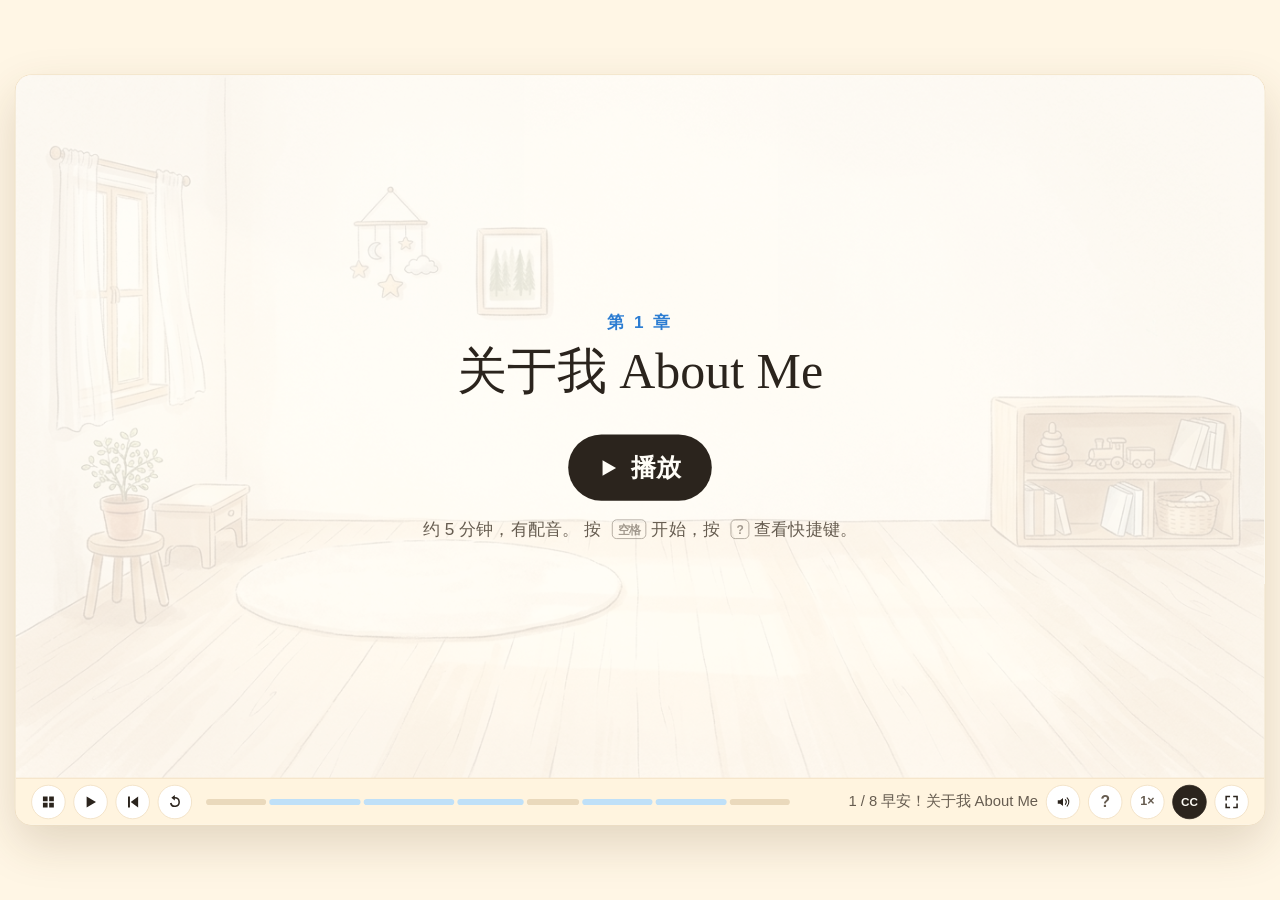
==== commit a990de64: "Add Unit 1 (About Me), redesign Explorer Doudou, and migrate Unit 6 to ch06" ====
--- a/ch01/index.html
+++ b/ch01/index.html
@@ -3,651 +3,377 @@
 <head>
 <meta charset="utf-8">
 <meta name="viewport" content="width=device-width, initial-scale=1">
-<title>游戏时间到！It's Playtime! · 趣味科学小课堂</title>
+<title>关于我 About Me · 趣味科学小课堂</title>
 <link rel="stylesheet" href="../lib/engine.css">
 <link rel="expect" href="#bar" blocking="render">
 </head>
 <body>
 <script src="../lib/engine.js"></script>
+<script src="../lib/doudou.js"></script>
 <script src="audio/zh/timings.js"></script>
 <script>
 'use strict';
-const CHAPTER = { number: 1, title: '游戏时间到！It\'s Playtime!', minutes: 4, language: 'zh', film: true, questionKeys: false };
+const CHAPTER = { number: 1, title: '关于我 About Me', minutes: 5, language: 'zh', film: true, questionKeys: false };
 try { if (localStorage.getItem('captions') === null) setCaptions(true, false); } catch {}
 
-/* ---------- 绘本舞台助手（sc_ 前缀避免全局冲突） ---------- */
-function sc_bg(p, imgName, veil = 0.22) {
+/* ---------- Unit 1 绘本舞台助手（u1_ 前缀避免全局冲突） ---------- */
+function u1_bg(p, imgName, veil = 0.2) {
   mk('image', { href: `../img/${imgName}`, x: 0, y: 0, width: 1600, height: 900, preserveAspectRatio: 'xMidYMid slice' }, p);
   if (veil > 0) mk('rect', { x: 0, y: 0, width: 1600, height: 900, fill: `rgba(255,253,247,${veil})` }, p);
 }
 
-const sc_txt = (p, str, x, y, t0, { size = 30, fill = COL.chalk, anchor = 'start', weight = 700 } = {}) => {
+function u1_txt(p, str, x, y, t0, { size = 30, fill = COL.chalk, anchor = 'start', weight = 700 } = {}) {
   const e = T(p, str, { x, y, size, fill, anchor, weight, o: 0 });
   if (t0 !== null) show(e, t0, 0.35);
   return e;
-};
-
-function sc_badge(p, label, x = 80, y = 66, fill = '#ff5a5f', t0 = 0.1) {
+}
+
+function u1_badge(p, label, x = 80, y = 62, fill = '#ff5a5f', t0 = 0.1) {
   const g = G(p, { x, y, o: 0 });
-  const w = Math.max(150, label.length * 26 + 52);
+  const w = Math.max(160, label.length * 25 + 54);
   mk('rect', { x: 4, y: -24, width: w, height: 52, rx: 26, fill: 'rgba(60,40,10,0.14)' }, g);
   mk('rect', { x: 0, y: -28, width: w, height: 52, rx: 26, fill }, g);
-  T(g, label, { x: w / 2, y: 7, size: 25, fill: '#ffffff', weight: 700, anchor: 'middle' });
+  T(g, label, { x: w / 2, y: 7, size: 24, fill: '#ffffff', weight: 700, anchor: 'middle' });
   tw(g, { o: 1 }, t0, 0.3);
   return g;
 }
 
-function sc_panelCard(p, x, y, w, h, { fill = 'rgba(255,253,247,0.92)', stroke = '#f0dec0', sw = 4, rx = 28 } = {}) {
+function u1_card(p, x, y, w, h, { fill = 'rgba(255,253,247,0.93)', stroke = '#f0dec0', sw = 4, rx = 28 } = {}) {
   const g = G(p, { x, y });
   mk('rect', { x: 6, y: 10, width: w, height: h, rx, fill: 'rgba(80,50,20,0.1)' }, g);
   mk('rect', { x: 0, y: 0, width: w, height: h, rx, fill, stroke, 'stroke-width': sw }, g);
   return g;
 }
 
-/* 题目选项中的彩色圆块 + 互动即时音效 */
-function sc_swatch(hex) {
-  const sp = h('span', 'sc-swatch');
-  sp.style.background = hex;
-  if (hex.toLowerCase() === '#ffffff') sp.style.borderColor = '#2b241d';
-  return sp;
-}
-
-const SC_SFX_CACHE = {};
-function sc_playSfx(name, vol = 0.6) {
+const U1_SFX_CACHE = {};
+function u1_playSfx(name, vol = 0.6) {
   try {
-    const a = SC_SFX_CACHE[name] || (SC_SFX_CACHE[name] = new Audio(`audio/sfx/${name}.mp3`));
+    const a = U1_SFX_CACHE[name] || (U1_SFX_CACHE[name] = new Audio(`audio/sfx/${name}.mp3`));
     a.currentTime = 0;
     a.volume = vol * +($('volume')?.value ?? 1);
     a.play().catch(() => {});
   } catch {}
 }
 
-/* 可爱眨眼微笑五官（让颜色块和形状都变成活过来的小伙伴） */
-function sc_face(p, x, y, { s = 1, light = false } = {}) {
-  const fg = light ? '#ffffff' : '#2b241d';
-  const g = G(p, { x, y, s });
-  const eyeL = mk('circle', { cx: -14, cy: -4, r: 4.8, fill: fg }, g);
-  const eyeR = mk('circle', { cx: 14, cy: -4, r: 4.8, fill: fg }, g);
-  if (!light) {
-    mk('circle', { cx: -12.5, cy: -5.5, r: 1.6, fill: '#ffffff' }, g);
-    mk('circle', { cx: 15.5, cy: -5.5, r: 1.6, fill: '#ffffff' }, g);
+function u1_numBadge(txt, col) {
+  const sp = h('span', 'sc-swatch');
+  sp.style.background = col;
+  sp.style.color = '#ffffff';
+  sp.style.fontWeight = '800';
+  sp.style.fontSize = '18px';
+  sp.style.display = 'inline-flex';
+  sp.style.alignItems = 'center';
+  sp.style.justifyContent = 'center';
+  sp.textContent = txt;
+  return sp;
+}
+
+/* 创建可点双语部位卡 + 指向线 */
+function u1_makeTag(p, spec, tAt) {
+  const { x, y, zh, en, col, tx, ty } = spec;
+  const line = mk('line', {
+    x1: x + (tx > x ? 116 : -116), y1: y,
+    x2: tx, y2: ty,
+    stroke: col, 'stroke-width': 3.5, 'stroke-dasharray': '7 6', 'stroke-linecap': 'round',
+  }, p);
+  put(line, { o: 0 });
+  const dot = mk('circle', { cx: tx, cy: ty, r: 7.5, fill: col, stroke: '#ffffff', 'stroke-width': 2.5 }, p);
+  put(dot, { o: 0 });
+  const g = G(p, { x, y, o: 0, s: 0.8 });
+  mk('rect', { x: -116, y: -36, width: 232, height: 74, rx: 22, fill: 'rgba(60,40,10,0.1)' }, g);
+  mk('rect', { x: -120, y: -39, width: 236, height: 74, rx: 22, fill: 'rgba(255,253,247,0.96)', stroke: col, 'stroke-width': 3.5 }, g);
+  mk('circle', { cx: -92, cy: -2, r: 10, fill: col }, g);
+  T(g, zh, { x: -72, y: -6, size: 26, fill: '#2b241d', weight: 700, anchor: 'start' });
+  T(g, en, { x: -72, y: 21, size: 19, fill: '#665c50', weight: 600, anchor: 'start' });
+  tw(g, { o: 1, s: 1 }, tAt, 0.35, back);
+  tw(line, { o: 0.85 }, tAt, 0.3);
+  tw(dot, { o: 1 }, tAt, 0.3);
+  return { g, line, dot };
+}
+
+/* 刷牙物品纯 SVG 图标 */
+function u1_drawBrushItem(par, kind) {
+  if (kind === 'toothbrush') {
+    mk('g', { transform: 'rotate(-28)' }, par);
+    const w = par.lastChild;
+    mk('path', { d: 'M-8,44 L-5,-36 C-5,-44 5,-44 5,-36 L8,44 C8,50 -8,50 -8,44 Z', fill: '#38bdf8', stroke: '#2b241d', 'stroke-width': 3 }, w);
+    mk('rect', { x: 3, y: -38, width: 22, height: 22, rx: 5, fill: '#ffffff', stroke: '#2b241d', 'stroke-width': 2.6 }, w);
+    mk('path', { d: 'M8,-32 H21 M8,-26 H21 M8,-20 H21', stroke: '#90e0ef', 'stroke-width': 2.2, 'stroke-linecap': 'round' }, w);
+  } else if (kind === 'toothpaste') {
+    mk('g', { transform: 'rotate(-16)' }, par);
+    const w = par.lastChild;
+    mk('path', { d: 'M-18,-28 L18,-28 L13,34 L-13,34 Z', fill: '#ff7aa2', stroke: '#2b241d', 'stroke-width': 3, 'stroke-linejoin': 'round' }, w);
+    mk('rect', { x: -20, y: -34, width: 40, height: 10, rx: 3, fill: '#ffffff', stroke: '#2b241d', 'stroke-width': 2.5 }, w);
+    mk('rect', { x: -9, y: 34, width: 18, height: 14, rx: 4, fill: '#38bdf8', stroke: '#2b241d', 'stroke-width': 2.6 }, w);
+    mk('path', { d: 'M-10,-4 H10 M-8,8 H8', stroke: '#ffffff', 'stroke-width': 4, 'stroke-linecap': 'round' }, w);
+  } else if (kind === 'comb') {
+    mk('g', { transform: 'rotate(-20)' }, par);
+    const w = par.lastChild;
+    mk('rect', { x: -34, y: -18, width: 68, height: 18, rx: 8, fill: '#ffd166', stroke: '#2b241d', 'stroke-width': 3 }, w);
+    for (let cx = -28; cx <= 28; cx += 9) {
+      mk('rect', { x: cx - 2, y: 0, width: 4, height: 24, rx: 2, fill: '#ffd166', stroke: '#2b241d', 'stroke-width': 2 }, w);
+    }
+  } else if (kind === 'soap') {
+    mk('ellipse', { cx: 0, cy: 6, rx: 36, ry: 22, fill: '#a8e6cf', stroke: '#2b241d', 'stroke-width': 3 }, par);
+    mk('ellipse', { cx: -10, cy: 0, rx: 14, ry: 6, transform: 'rotate(-18 -10 0)', fill: '#ffffff', opacity: 0.6 }, par);
+    mk('circle', { cx: 22, cy: -16, r: 9, fill: '#e0fbfc', stroke: '#38bdf8', 'stroke-width': 2 }, par);
+    mk('circle', { cx: 34, cy: -26, r: 5.5, fill: '#e0fbfc', stroke: '#38bdf8', 'stroke-width': 2 }, par);
   }
-  mk('ellipse', { cx: -22, cy: 5, rx: 6, ry: 3.5, fill: '#ff8fa3', opacity: light ? 0.5 : 0.7 }, g);
-  mk('ellipse', { cx: 22, cy: 5, rx: 6, ry: 3.5, fill: '#ff8fa3', opacity: light ? 0.5 : 0.7 }, g);
-  mk('path', { d: 'M-9 8 Q0 17 9 8', fill: 'none', stroke: fg, 'stroke-width': 3, 'stroke-linecap': 'round' }, g);
-  return { g, eyeL, eyeR };
 }
 
-/* 有机颜料水滴块 */
-function sc_blob(p, x, y, fill, { s = 1, stroke = 'none', sw = 0, face = true, lightFace = false } = {}) {
-  const g = G(p, { x, y, s });
-  mk('path', {
-    d: 'M-76 -14 C-86 -48 -38 -64 2 -54 C36 -66 84 -42 78 -8 C90 26 48 60 6 52 C-34 66 -88 38 -76 -14 Z',
-    fill, stroke, 'stroke-width': sw,
-  }, g);
-  mk('ellipse', { cx: -32, cy: -28, rx: 14, ry: 7, transform: 'rotate(-22 -32 -28)', fill: '#ffffff', opacity: 0.35 }, g);
-  const fc = face ? sc_face(g, 0, 2, { s: 0.95, light: lightFace }) : null;
-  return { g, fc };
+/* 眼睛能看到什么：小图标绘制 */
+function u1_drawEyeConcept(par, kind) {
+  if (kind === 'colours') {
+    // 红苹果、黄星星、蓝气球
+    mk('circle', { cx: -66, cy: 10, r: 28, fill: '#ff5a5f', stroke: '#2b241d', 'stroke-width': 2.8 }, par);
+    mk('path', { d: 'M-66,-18 Q-62,-32 -52,-28', fill: 'none', stroke: '#4f772d', 'stroke-width': 4, 'stroke-linecap': 'round' }, par);
+    mk('polygon', { points: '0,-24 9,-4 30,-4 13,9 19,29 0,17 -19,29 -13,9 -30,-4 -9,-4', fill: '#ffd60a', stroke: '#2b241d', 'stroke-width': 2.8, 'stroke-linejoin': 'round' }, par);
+    mk('ellipse', { cx: 66, cy: 2, rx: 24, ry: 29, fill: '#38bdf8', stroke: '#2b241d', 'stroke-width': 2.8 }, par);
+    mk('path', { d: 'M66,31 Q62,48 70,56', fill: 'none', stroke: '#5a3b2c', 'stroke-width': 2.6 }, par);
+  } else if (kind === 'sizes') {
+    // 大球 vs 小球 + 大熊轮廓 vs 小熊轮廓
+    mk('circle', { cx: -48, cy: 0, r: 40, fill: '#ff9f1c', stroke: '#2b241d', 'stroke-width': 3 }, par);
+    mk('path', { d: 'M-72,-14 Q-48,-28 -24,-14', fill: 'none', stroke: '#ffffff', 'stroke-width': 4, 'stroke-linecap': 'round', opacity: 0.7 }, par);
+    T(par, '大 big', { x: -48, y: 58, size: 19, fill: '#2b241d', weight: 700, anchor: 'middle' });
+    mk('circle', { cx: 52, cy: 18, r: 20, fill: '#2ec4b6', stroke: '#2b241d', 'stroke-width': 3 }, par);
+    T(par, '小 small', { x: 52, y: 58, size: 19, fill: '#2b241d', weight: 700, anchor: 'middle' });
+  } else if (kind === 'shapes') {
+    mk('circle', { cx: -64, cy: 6, r: 26, fill: '#ff70a6', stroke: '#2b241d', 'stroke-width': 2.8 }, par);
+    mk('rect', { x: -24, y: -18, width: 48, height: 48, rx: 6, fill: '#8ac926', stroke: '#2b241d', 'stroke-width': 2.8 }, par);
+    mk('polygon', { points: '66,-22 38,28 94,28', fill: '#3a86ff', stroke: '#2b241d', 'stroke-width': 2.8, 'stroke-linejoin': 'round' }, par);
+  }
 }
 
-/* 拿放大镜的小探险家 */
-function sc_explorer(p, x, y, { s = 1 } = {}) {
-  const root = G(p, { x, y, s });
-  mk('ellipse', { cx: 0, cy: 176, rx: 66, ry: 14, fill: 'rgba(60,40,10,0.14)' }, root);
-  mk('rect', { x: -34, y: 100, width: 20, height: 58, rx: 10, fill: '#ffd6b0', stroke: '#2b241d', 'stroke-width': 3 }, root);
-  mk('rect', { x: 14, y: 100, width: 20, height: 58, rx: 10, fill: '#ffd6b0', stroke: '#2b241d', 'stroke-width': 3 }, root);
-  mk('ellipse', { cx: -26, cy: 162, rx: 22, ry: 12, fill: '#ff5a5f', stroke: '#2b241d', 'stroke-width': 3 }, root);
-  mk('ellipse', { cx: 26, cy: 162, rx: 22, ry: 12, fill: '#ff5a5f', stroke: '#2b241d', 'stroke-width': 3 }, root);
-  mk('rect', { x: -42, y: 66, width: 84, height: 48, rx: 10, fill: '#2b5ea8', stroke: '#2b241d', 'stroke-width': 3 }, root);
-  mk('path', { d: 'M-44 0 L44 0 L46 72 L-46 72 Z', fill: '#2d9cdb', stroke: '#2b241d', 'stroke-width': 3 }, root);
-  mk('circle', { cx: 0, cy: 36, r: 13, fill: '#ffd93d' }, root);
-
-  const armL = G(root, { x: -46, y: 14, r: 18 });
-  mk('path', { d: 'M0 0 L-38 48', stroke: '#2b241d', 'stroke-width': 25, 'stroke-linecap': 'round' }, armL);
-  mk('path', { d: 'M0 0 L-38 48', stroke: '#ffd6b0', 'stroke-width': 19, 'stroke-linecap': 'round' }, armL);
-  mk('circle', { cx: -40, cy: 52, r: 12, fill: '#ffd6b0', stroke: '#2b241d', 'stroke-width': 3 }, armL);
-  // 放大镜
-  mk('path', { d: 'M-42 52 L-62 24', stroke: '#2b241d', 'stroke-width': 8, 'stroke-linecap': 'round' }, armL);
-  mk('circle', { cx: -74, cy: 6, r: 28, fill: 'rgba(180,235,255,0.65)', stroke: '#2b241d', 'stroke-width': 6 }, armL);
-
-  const armR = G(root, { x: 46, y: 14, r: -110 });
-  mk('path', { d: 'M0 0 L38 48', stroke: '#2b241d', 'stroke-width': 25, 'stroke-linecap': 'round' }, armR);
-  mk('path', { d: 'M0 0 L38 48', stroke: '#ffd6b0', 'stroke-width': 19, 'stroke-linecap': 'round' }, armR);
-  mk('circle', { cx: 40, cy: 52, r: 12, fill: '#ffd6b0', stroke: '#2b241d', 'stroke-width': 3 }, armR);
-
-  const head = G(root, { x: 0, y: -56 });
-  mk('circle', { cx: -58, cy: 6, r: 13, fill: '#ffd6b0', stroke: '#2b241d', 'stroke-width': 3 }, head);
-  mk('circle', { cx: 58, cy: 6, r: 13, fill: '#ffd6b0', stroke: '#2b241d', 'stroke-width': 3 }, head);
-  mk('circle', { cx: 0, cy: 0, r: 58, fill: '#ffd6b0', stroke: '#2b241d', 'stroke-width': 3 }, head);
-  mk('path', { d: 'M-60 -6 A60 60 0 0 1 60 -6 C38 -36 14 -38 0 -22 C-16 -40 -42 -30 -60 -6 Z', fill: '#231f20' }, head);
-  mk('path', { d: 'M-20 -58 C-8 -76 16 -74 28 -52', fill: 'none', stroke: '#231f20', 'stroke-width': 9, 'stroke-linecap': 'round' }, head);
-  const eyeL = mk('circle', { cx: -22, cy: -4, r: 7, fill: '#2b241d' }, head);
-  const eyeR = mk('circle', { cx: 22, cy: -4, r: 7, fill: '#2b241d' }, head);
-  mk('circle', { cx: -20, cy: -6, r: 2.4, fill: '#ffffff' }, head);
-  mk('circle', { cx: 24, cy: -6, r: 2.4, fill: '#ffffff' }, head);
-  mk('ellipse', { cx: -35, cy: 12, rx: 9, ry: 5, fill: '#ff8fa3', opacity: 0.7 }, head);
-  mk('ellipse', { cx: 35, cy: 12, rx: 9, ry: 5, fill: '#ff8fa3', opacity: 0.7 }, head);
-  mk('path', { d: 'M-14 22 Q0 36 14 22', fill: 'none', stroke: '#d9483b', 'stroke-width': 4, 'stroke-linecap': 'round' }, head);
-  return { root, head, armL, armR, eyeL, eyeR };
-}
-
-/* 绘制拟人化 3D/2D 形状角色 */
-function sc_drawShape(p, kind, x, y, { s = 1, label = '', en = '' } = {}) {
-  const g = G(p, { x, y, s });
-  let fc = null;
-  if (kind === 'cube') {
-    mk('polygon', { points: '-52,-32 0,-60 52,-32 0,-4', fill: '#ffe169', stroke: '#2b241d', 'stroke-width': 3 }, g);
-    mk('polygon', { points: '-52,-32 0,-4 0,56 -52,28', fill: '#ffbe0b', stroke: '#2b241d', 'stroke-width': 3 }, g);
-    mk('polygon', { points: '0,-4 52,-32 52,28 0,56', fill: '#f39c12', stroke: '#2b241d', 'stroke-width': 3 }, g);
-    fc = sc_face(g, -22, 16, { s: 0.65 });
-  } else if (kind === 'cuboid') {
-    mk('polygon', { points: '-86,-22 -44,-46 86,-46 44,-22', fill: '#c77dff', stroke: '#2b241d', 'stroke-width': 3 }, g);
-    mk('polygon', { points: '-86,-22 44,-22 44,36 -86,36', fill: '#9d4edd', stroke: '#2b241d', 'stroke-width': 3 }, g);
-    mk('polygon', { points: '44,-22 86,-46 86,12 44,36', fill: '#7b2cbf', stroke: '#2b241d', 'stroke-width': 3 }, g);
-    fc = sc_face(g, -20, 8, { s: 0.72, light: true });
-  } else if (kind === 'sphere') {
-    mk('circle', { cx: 0, cy: 0, r: 54, fill: '#274c9b', stroke: '#2b241d', 'stroke-width': 3 }, g);
-    mk('circle', { cx: -10, cy: -12, r: 42, fill: '#3b6fd8' }, g);
-    mk('ellipse', { cx: -22, cy: -26, rx: 14, ry: 8, transform: 'rotate(-28 -22 -26)', fill: '#9cc2ff', opacity: 0.8 }, g);
-    fc = sc_face(g, 0, 4, { s: 0.85, light: true });
-  } else if (kind === 'pyramid') {
-    mk('polygon', { points: '0,-62 -56,42 10,56', fill: '#24b0e6', stroke: '#2b241d', 'stroke-width': 3 }, g);
-    mk('polygon', { points: '0,-62 10,56 58,30', fill: '#0b87ba', stroke: '#2b241d', 'stroke-width': 3 }, g);
-    fc = sc_face(g, -14, 16, { s: 0.68, light: true });
-  } else if (kind === 'square') {
-    mk('rect', { x: -50, y: -50, width: 100, height: 100, rx: 10, fill: '#ff70a6', stroke: '#2b241d', 'stroke-width': 3 }, g);
-    fc = sc_face(g, 0, 4, { s: 0.88 });
-  } else if (kind === 'rectangle') {
-    mk('rect', { x: -86, y: -44, width: 172, height: 88, rx: 10, fill: '#8ac926', stroke: '#2b241d', 'stroke-width': 3 }, g);
-    fc = sc_face(g, 0, 4, { s: 0.88 });
-  } else if (kind === 'circle') {
-    mk('circle', { cx: 0, cy: 0, r: 54, fill: '#ff7b29', stroke: '#2b241d', 'stroke-width': 3 }, g);
-    fc = sc_face(g, 0, 4, { s: 0.88, light: true });
-  } else if (kind === 'triangle') {
-    mk('polygon', { points: '0,-56 -60,48 60,48', fill: '#19a7e0', stroke: '#2b241d', 'stroke-width': 3, 'stroke-linejoin': 'round' }, g);
-    fc = sc_face(g, 0, 18, { s: 0.78, light: true });
-  }
-  if (label) {
-    T(g, label, { x: 0, y: 92, size: 28, fill: '#2b241d', weight: 700, anchor: 'middle' });
-    if (en) T(g, en, { x: 0, y: 122, size: 22, fill: '#665c50', weight: 600, anchor: 'middle' });
-  }
-  return { g, fc };
-}
-
-/* ---------- 听音找一找形状列表 ---------- */
-let sc_shapeThings = [];
-const SC_SHAPE_ASKS = [
-  { word: '三角形', clip: 'q-triangle', again: 'r-triangle' },
-  { word: '圆形', clip: 'q-circle', again: 'r-circle' },
-  { word: '正方形', clip: 'q-square', again: 'r-square' },
-  { word: '球体', clip: 'q-sphere', again: 'r-sphere' },
-  { word: '正方体', clip: 'q-cube', again: 'r-cube' },
+/* ---------- 听音找一找配置 ---------- */
+let u1BodyThings = [];
+const U1_BODY_ASKS = [
+  { word: '头', clip: 'q-head', again: 'r-head' },
+  { word: '肩膀', clip: 'q-shoulder', again: 'r-shoulder' },
+  { word: '手指', clip: 'q-finger', again: 'r-finger' },
+  { word: '膝盖', clip: 'q-knee', again: 'r-knee' },
+  { word: '脚趾', clip: 'q-toe', again: 'r-toe' },
+];
+
+let u1FaceThings = [];
+const U1_FACE_ASKS = [
+  { word: '眼睛', clip: 'q-eye', again: 'r-eye' },
+  { word: '耳朵', clip: 'q-ear', again: 'r-ear' },
+  { word: '鼻子', clip: 'q-nose', again: 'r-nose' },
+  { word: '脸颊', clip: 'q-cheek', again: 'r-cheek' },
+  { word: '牙齿', clip: 'q-teeth', again: 'r-teeth' },
 ];
 
 /* ---------- 节拍时间线 BEATS ---------- */
 const BEATS = [
-  /* 1. 活泼开场 */
-  ['intro', '游戏时间到！It\'s Playtime!', (m, D) => {
+  /* 1. 开场：早安！小探险家豆豆 */
+  ['u1_intro', '早安！关于我 About Me', (m, D) => {
     const p = panel(0);
-    sc_bg(p, 'bg_playroom.jpg', 0.14);
-    sfx('intro', 0.2, 'bell', 0.55);
-
-    sc_badge(p, '趣味科学小课堂', 84, 68, '#ff5a5f', 0.1);
-    const titleBox = sc_panelCard(p, 560, 140, 860, 260, { fill: 'rgba(255,255,255,0.92)', stroke: '#ffbe0b', sw: 5, rx: 36 });
-    T(titleBox, '游戏时间到！', { x: 430, y: 112, size: 74, fill: '#ff5a5f', weight: 700, anchor: 'middle' });
-    T(titleBox, 'It\'s Playtime!', { x: 430, y: 186, size: 42, fill: '#2d7dd2', weight: 700, anchor: 'middle' });
-    put(titleBox, { o: 0, s: 0.85 }); tw(titleBox, { o: 1, s: 1 }, 0.25, 0.5, back);
-
-    const exp = sc_explorer(p, 320, 520, { s: 1.48 });
-    put(exp.root, { o: 0, y: 580 });
-    tw(exp.root, { o: 1, y: 520 }, 0.2, 0.6, out);
-
-    // 四个主题徽章图标随旁白跳出（使用纯 SVG 彩点/图形图标，避免无 emoji 字体时出现方框）
-    const tags = [
-      ['认识颜色', '#ff5a5f', 660, 515, 0, 'dot'],
-      ['混色魔法', '#9d4edd', 920, 515, 0.25, 'star'],
-      ['形状朋友', '#19a7e0', 1180, 515, 0.5, 'tri'],
-      ['分类与影子', '#2bb673', 920, 660, 0.75, 'sq'],
-    ];
-    tags.forEach(([txt, col, tx, ty, dt, icon]) => {
+    u1_bg(p, 'bg_u1_bedroom.jpg', 0.16);
+    sfx('u1_intro', 0.2, 'bell', 0.55);
+
+    u1_badge(p, '单元 1 · 关于我 About Me', 84, 62, '#ff5a5f', 0.1);
+    const titleBox = u1_card(p, 585, 130, 880, 240, { fill: 'rgba(255,255,255,0.94)', stroke: '#ffbe0b', sw: 5, rx: 36 });
+    T(titleBox, '关于我 · About Me', { x: 440, y: 105, size: 64, fill: '#ff5a5f', weight: 700, anchor: 'middle' });
+    T(titleBox, '跟着小探险家豆豆认识自己的身体和五官！', { x: 440, y: 178, size: 30, fill: '#2d7dd2', weight: 700, anchor: 'middle' });
+    put(titleBox, { o: 0, s: 0.86 }); tw(titleBox, { o: 1, s: 1 }, 0.2, 0.5, back);
+
+    const expWrap = G(p, { x: 350, y: 575, o: 0 });
+    const exp = Doudou.create(expWrap, { x: 0, y: 0, s: 1.62, hat: false, scarf: false, barefoot: true, eyeColor: 'brown', expr: 'happy', armL: 26, armR: -120 });
+    tw(expWrap, { o: 1, y: 525 }, 0.2, 0.6, out);
+
+    const previewCards = [
+      ['m_body', '我的身体 My body', '#ff5a5f', 775, 495, 'circle'],
+      ['m_face', '我的脸 My face', '#f77f00', 1185, 495, 'star'],
+      ['m_eyes', '神奇眼睛 My eyes', '#2d7dd2', 775, 650, 'eye'],
+      ['m_go',   '红绿灯与数数', '#2bb673', 1185, 650, 'sq'],
+    ];
+    previewCards.forEach(([mkName, label, col, tx, ty, icon]) => {
       const b = G(p, { x: tx, y: ty, o: 0, s: 0.82 });
-      mk('rect', { x: -115, y: -36, width: 230, height: 72, rx: 36, fill: '#ffffff', stroke: col, 'stroke-width': 4 }, b);
-      if (icon === 'dot') mk('circle', { cx: -74, cy: 0, r: 12, fill: col }, b);
-      else if (icon === 'star') mk('polygon', { points: '-74,-14 -69,-4 -59,-4 -67,3 -64,13 -74,7 -84,13 -81,3 -89,-4 -79,-4', fill: col }, b);
-      else if (icon === 'tri') mk('polygon', { points: '-74,-13 -87,11 -61,11', fill: col }, b);
-      else mk('rect', { x: -85, y: -11, width: 22, height: 22, rx: 4, fill: col }, b);
-      T(b, txt, { x: 14, y: 10, size: 28, fill: col, weight: 700, anchor: 'middle' });
-      tw(b, { o: 1, s: 1 }, m('ready', dt), 0.38, back);
+      mk('rect', { x: -175, y: -44, width: 350, height: 88, rx: 28, fill: '#ffffff', stroke: col, 'stroke-width': 4 }, b);
+      if (icon === 'circle') mk('circle', { cx: -125, cy: 0, r: 16, fill: col }, b);
+      else if (icon === 'star') mk('polygon', { points: '-125,-18 -119,-5 -106,-5 -116,4 -112,17 -125,9 -138,17 -134,4 -144,-5 -131,-5', fill: col }, b);
+      else if (icon === 'eye') {
+        mk('ellipse', { cx: -125, cy: 0, rx: 19, ry: 12, fill: '#ffffff', stroke: col, 'stroke-width': 3.5 }, b);
+        mk('circle', { cx: -125, cy: 0, r: 6.5, fill: col }, b);
+      } else {
+        mk('rect', { x: -139, y: -14, width: 28, height: 28, rx: 6, fill: col }, b);
+      }
+      T(b, label, { x: 24, y: 10, size: 28, fill: col, weight: 700, anchor: 'middle' });
+      const tAt = m(mkName);
+      tw(b, { o: 1, s: 1 }, tAt, 0.36, back);
+      sfx('u1_intro', tAt, 'pop', 0.45);
     });
 
     clockRun(t => {
-      put(exp.armR, { r: -110 + 18 * Math.sin(t * 7) });
-      put(exp.head, { r: 3.5 * Math.sin(t * 2.5) });
-      put(exp.eyeL, { s: (t % 3.1 > 2.95) ? 0.15 : 1 });
-      put(exp.eyeR, { s: (t % 3.1 > 2.95) ? 0.15 : 1 });
+      Doudou.animateIdle(exp, t, { armL: 26, armR: -120 + 18 * Math.sin(t * 6.5) });
     }, D, { tail: true });
   }, { lead: false }],
 
-  /* 2. 九种颜色（会眨眼的颜料水滴宝宝） */
-  ['colours', '颜色 Colours', (m, D) => {
+  /* 2. 我的身体 My body（10 部位标注 + findWords 听音点身体） */
+  ['u1_body', '我的身体 My body', (m, D) => {
     const p = panel(0);
-    sc_bg(p, 'bg_playroom.jpg', 0.26);
-    sc_badge(p, '颜色 Colours', 84, 64, '#ff5a5f', 0.1);
-    const sub = sc_panelCard(p, 510, 36, 910, 56, { fill: 'rgba(255,255,255,0.9)', stroke: '#f0dec0', sw: 2.5, rx: 28 });
-    T(sub, '这里有不同的颜色 · There are different colours.', { x: 455, y: 37, size: 27, fill: '#2b241d', weight: 700, anchor: 'middle' });
-    put(sub, { o: 0 }); show(sub, 0.2, 0.35);
-
-    const palette = [
-      ['c_red', '红色', 'red', '#e63946', '#2b241d', true],
-      ['c_yellow', '黄色', 'yellow', '#ffd60a', '#2b241d', false],
-      ['c_green', '绿色', 'green', '#57cc3a', '#2b241d', false],
-      ['c_brown', '褐色', 'brown', '#a0522d', '#2b241d', true],
-      ['c_orange', '橙色', 'orange', '#ff851b', '#2b241d', false],
-      ['c_blue', '蓝色', 'blue', '#00a8e8', '#2b241d', true],
-      ['c_purple', '紫色', 'purple', '#7b2cbf', '#2b241d', true],
-      ['c_white', '白色', 'white', '#ffffff', '#2b241d', false],
-      ['c_black', '黑色', 'black', '#2b2b2b', '#2b241d', true],
-    ];
-
-    const blobs = [];
-    palette.forEach(([mkName, zh, en, hex, border, lightFace], i) => {
-      const col = i % 3, row = Math.floor(i / 3);
-      const x = 350 + col * 450, y = 232 + row * 224;
-      const card = G(p, { x, y, o: 0, s: 0.78 });
-      mk('rect', { x: -175, y: -88, width: 350, height: 186, rx: 24, fill: 'rgba(255,255,255,0.92)', stroke: '#f0dec0', 'stroke-width': 3 }, card);
-      const b = sc_blob(card, -68, 6, hex, {
-        s: 0.92,
-        stroke: hex === '#ffffff' ? '#2b241d' : 'none',
-        sw: hex === '#ffffff' ? 3 : 0,
-        lightFace,
+    u1_bg(p, 'bg_u1_bedroom.jpg', 0.22);
+    u1_badge(p, '我的身体 My body', 84, 60, '#ff5a5f', 0.1);
+    const bar = u1_card(p, 470, 32, 1020, 58, { fill: 'rgba(255,255,255,0.94)', stroke: '#ff5a5f', sw: 3, rx: 29 });
+    T(bar, '听听小豆豆的提示，点一点身体部位（中文 + English）！', { x: 510, y: 38, size: 25, fill: '#2b241d', weight: 700, anchor: 'middle' });
+
+    const expWrap = G(p, { x: 800, y: 510 });
+    const exp = Doudou.create(expWrap, { x: 0, y: 0, s: 1.72, hat: false, scarf: false, barefoot: true, eyeColor: 'brown', expr: 'happy', armL: 34, armR: -34 });
+
+    const bodySpecs = [
+      { mk: 'b_head',     x: 215, y: 205, zh: '头',   en: 'head',     col: '#ff5a5f', tx: 750, ty: 318, clip: 'w-head',     part: 'head',     side: 'right' },
+      { mk: 'b_shoulder', x: 215, y: 340, zh: '肩膀', en: 'shoulder', col: '#f77f00', tx: 742, ty: 468, clip: 'w-shoulder', part: 'shoulder', side: 'right' },
+      { mk: 'b_arm',      x: 215, y: 475, zh: '手臂', en: 'arm',      col: '#2d7dd2', tx: 706, ty: 510, clip: 'w-arm',      part: 'arm',      side: 'right' },
+      { mk: 'b_hand',     x: 215, y: 610, zh: '手',   en: 'hand',     col: '#9d4edd', tx: 676, ty: 558, clip: 'w-hand',     part: 'hand',     side: 'right' },
+      { mk: 'b_leg',      x: 215, y: 745, zh: '腿',   en: 'leg',      col: '#2bb673', tx: 766, ty: 636, clip: 'w-leg',      part: 'leg',      side: 'right' },
+
+      { mk: 'b_neck',     x: 1385, y: 205, zh: '颈项', en: 'neck',    col: '#e07a5f', tx: 816, ty: 452, clip: 'w-neck',     part: 'neck',     side: 'left' },
+      { mk: 'b_finger',   x: 1385, y: 340, zh: '手指', en: 'finger',  col: '#ef476f', tx: 936, ty: 562, clip: 'w-finger',   part: 'finger',   side: 'left' },
+      { mk: 'b_knee',     x: 1385, y: 475, zh: '膝盖', en: 'knee',    col: '#00a8e8', tx: 834, ty: 675, clip: 'w-knee',     part: 'knee',     side: 'left' },
+      { mk: 'b_foot',     x: 1385, y: 610, zh: '脚',   en: 'foot',    col: '#7b2cbf', tx: 838, ty: 758, clip: 'w-foot',     part: 'foot',     side: 'left' },
+      { mk: 'b_toe',      x: 1385, y: 745, zh: '脚趾', en: 'toe',     col: '#2a9d8f', tx: 862, ty: 778, clip: 'w-toe',      part: 'toe',      side: 'left' },
+    ];
+
+    const bodyMap = {};
+    bodySpecs.forEach(sp => {
+      const tAt = m(sp.mk);
+      const { g } = u1_makeTag(p, sp, tAt);
+      sfx('u1_body', tAt, 'pop', 0.42);
+      bodyMap[sp.part] = g;
+      g.addEventListener('pointerdown', () => {
+        exp.highlightPart(sp.part, true);
+        setTimeout(() => exp.highlightPart(sp.part, false), 900);
       });
-      T(card, zh, { x: 84, y: -4, size: 42, fill: '#2b241d', weight: 700, anchor: 'middle' });
-      T(card, en, { x: 84, y: 42, size: 30, fill: '#665c50', weight: 600, anchor: 'middle' });
-      const tAt = m(mkName);
-      tw(card, { o: 1, s: 1 }, tAt, 0.36, back);
-      sfx('colours', tAt, 'pop', 0.45);
-      blobs.push({ b, phase: i * 0.7 });
     });
+    u1BodyThings = [
+      { g: bodyMap.head,     word: '头',   clip: 'w-head',     side: 'right' },
+      { g: bodyMap.shoulder, word: '肩膀', clip: 'w-shoulder', side: 'right' },
+      { g: bodyMap.arm,      word: '手臂', clip: 'w-arm',      side: 'right' },
+      { g: bodyMap.hand,     word: '手',   clip: 'w-hand',     side: 'right' },
+      { g: bodyMap.leg,      word: '腿',   clip: 'w-leg',      side: 'right' },
+      { g: bodyMap.neck,     word: '颈项', clip: 'w-neck',     side: 'left' },
+      { g: bodyMap.finger,   word: '手指', clip: 'w-finger',   side: 'left' },
+      { g: bodyMap.knee,     word: '膝盖', clip: 'w-knee',     side: 'left' },
+      { g: bodyMap.foot,     word: '脚',   clip: 'w-foot',     side: 'left' },
+      { g: bodyMap.toe,      word: '脚趾', clip: 'w-toe',      side: 'left' },
+    ];
 
     clockRun(t => {
-      blobs.forEach(({ b, phase }) => {
-        if (b.fc) {
-          const blink = ((t + phase) % 3.6 > 3.45) ? 0.15 : 1;
-          put(b.fc.eyeL, { s: blink });
-          put(b.fc.eyeR, { s: blink });
-          put(b.g, { r: 3 * Math.sin(t * 2.5 + phase) });
-        }
-      });
-    }, D, { tail: true });
-  }, { lead: false }],
-
-  /* 3. 混色魔法动态演示 */
-  ['mixing_demo', '颜色的混合 Mixing colours', (m, D) => {
-    const p = panel(0);
-    sc_bg(p, 'bg_magic_lab.jpg', 0.22);
-    sc_badge(p, '混色魔法 Mixing colours', 84, 64, '#9d4edd', 0.1);
-    sc_txt(p, '我们可以将两种颜色混合起来，得到新的颜色。', 800, 108, 0.2, { size: 30, fill: '#2b241d', anchor: 'middle' });
-    sc_txt(p, 'We can mix two colours to get a new colour.', 800, 146, 0.35, { size: 24, fill: '#665c50', anchor: 'middle' });
-
-    const rows = [
-      ['mix1', 'res1', 310, '#00a8e8', '蓝色 blue', '#e63946', '红色 red', '#7b2cbf', '紫色 purple'],
-      ['mix2', 'res2', 620, '#ffd60a', '黄色 yellow', '#00a8e8', '蓝色 blue', '#57cc3a', '绿色 green'],
-    ];
-
-    rows.forEach(([mkMix, mkRes, ry, c1, l1, c2, l2, c3, l3]) => {
-      const box = sc_panelCard(p, 150, ry - 115, 1300, 245, { fill: 'rgba(255,253,247,0.9)', stroke: '#e8d5f5', sw: 4 });
-      const b1 = sc_blob(p, 350, ry, c1, { s: 1.05, lightFace: true });
-      const b2 = sc_blob(p, 720, ry, c2, { s: 1.05, lightFace: c2 !== '#ffd60a' });
-      const b3 = sc_blob(p, 1210, ry, c3, { s: 1.15, lightFace: c3 !== '#57cc3a' });
-
-      put(b1.g, { o: 0, s: 0.7 }); tw(b1.g, { o: 1, s: 1 }, m(mkMix), 0.35, back);
-      put(b2.g, { o: 0, s: 0.7 }); tw(b2.g, { o: 1, s: 1 }, m(mkMix, 0.7), 0.35, back);
-
-      const plus = sc_txt(p, '+', 535, ry + 18, m(mkMix, 0.5), { size: 64, fill: '#2b241d', anchor: 'middle' });
-      const eq = sc_txt(p, '=', 955, ry + 18, m(mkRes, -0.3), { size: 64, fill: '#2b241d', anchor: 'middle' });
-      sc_txt(p, l1, 350, ry + 96, m(mkMix), { size: 26, fill: '#2b241d', anchor: 'middle' });
-      sc_txt(p, l2, 720, ry + 96, m(mkMix, 0.7), { size: 26, fill: '#2b241d', anchor: 'middle' });
-
-      // 魔法混合闪烁光环 + 结果弹出
-      const magic = G(p, { x: 1210, y: ry, o: 0, s: 0.4 });
-      mk('circle', { cx: 0, cy: 0, r: 96, fill: 'none', stroke: '#ffd60a', 'stroke-width': 6, 'stroke-dasharray': '14 10' }, magic);
-      tw(magic, { o: 1, s: 1.15, r: 90 }, m(mkRes, -0.35), 0.55, out);
-      tw(magic, { o: 0, s: 1.4 }, m(mkRes, 0.45), 0.4);
-
-      put(b3.g, { o: 0, s: 0.3 });
-      tw(b3.g, { o: 1, s: 1.15 }, m(mkRes), 0.45, back);
-      sc_txt(p, l3, 1210, ry + 96, m(mkRes, 0.2), { size: 30, fill: c3, anchor: 'middle' });
-      sfx('mixing_demo', m(mkRes), 'chime', 0.55);
-      void box; void plus; void eq;
-    });
-  }, { lead: false }],
-
-  /* 4. 混色猜一猜互动题（选项带彩色圆块，答对左边立即变出笑脸颜料结果） */
-  ['mixing_quiz', '混色猜一猜 Mixing Challenge', (m) => {
-    const p = panel(0);
-    sc_bg(p, 'bg_magic_lab.jpg', 0.22);
-    sc_badge(p, '小小色彩魔法师', 84, 64, '#ff5a5f', 0.1);
-    sc_txt(p, '混合在一起，会得到什么颜色？', 100, 148, 0.2, { size: 30, fill: '#2b241d' });
-
-    const puzzles = [
-      ['#e63946', '红色 red', '#ffd60a', '黄色 yellow', '#ff851b', '橙色 orange', false],
-      ['#2b2b2b', '黑色 black', '#ffffff', '白色 white', '#9e9e9e', '灰色 grey', true],
-      ['#e63946', '红色 red', '#ffffff', '白色 white', '#ff9ebb', '粉红色 pink', false],
-    ];
-
-    S.mixRows = [];
-    puzzles.forEach(([c1, n1, c2, n2, cres, ansName, lightAns], i) => {
-      const py = 260 + i * 195;
-      const card = sc_panelCard(p, 90, py - 78, 690, 165, { fill: 'rgba(255,253,247,0.93)', stroke: '#e6d4b8', sw: 3, rx: 24 });
-      sc_blob(card, 110, 72, c1, { s: 0.6, lightFace: c1 !== '#ffffff' });
-      T(card, n1, { x: 110, y: 140, size: 22, fill: '#2b241d', weight: 700, anchor: 'middle' });
-      T(card, '+', { x: 225, y: 84, size: 44, fill: '#2b241d', weight: 700, anchor: 'middle' });
-      sc_blob(card, 340, 72, c2, { s: 0.6, stroke: c2 === '#ffffff' ? '#2b241d' : 'none', sw: c2 === '#ffffff' ? 2.5 : 0, lightFace: false });
-      T(card, n2, { x: 340, y: 140, size: 22, fill: '#2b241d', weight: 700, anchor: 'middle' });
-      T(card, '=', { x: 460, y: 84, size: 44, fill: '#2b241d', weight: 700, anchor: 'middle' });
-
-      // 问号占位（用中性蓝色虚线，不提前剧透答案颜色）
-      const qCircle = mk('circle', { cx: 580, cy: 76, r: 48, fill: '#f7f1e3', stroke: '#2d7dd2', 'stroke-width': 4, 'stroke-dasharray': '8 6' }, card);
-      const qText = T(card, '?', { x: 580, y: 92, size: 48, fill: '#2d7dd2', weight: 700, anchor: 'middle' });
-
-      // 隐藏的结果笑脸颜料块，答对时弹出
-      const ansWrap = G(card, { x: 580, y: 72, o: 0, s: 0.4 });
-      sc_blob(ansWrap, 0, 0, cres, { s: 0.64, lightFace: lightAns });
-      const ansLbl = T(card, ansName, { x: 580, y: 140, size: 22, fill: '#2b241d', weight: 700, anchor: 'middle', o: 0 });
-      S.mixRows.push({ qCircle, qText, ansWrap, ansLbl });
-
-      put(card, { o: 0, y: py - 60 });
-      tw(card, { o: 1, y: py - 78 }, m('mq', i * 0.45), 0.4, out);
-    });
-  }, {
-    lead: false,
-    hold: 1.8,
-    ask: done => {
-      const revealMix = idx => {
-        const row = S.mixRows?.[idx];
-        if (!row) return;
-        fx(row.qCircle, { o: 0 }, 0, 0.2);
-        fx(row.qText, { o: 0 }, 0, 0.2);
-        fx(row.ansWrap, { o: 1, s: 1 }, 0.05, 0.35, back);
-        fx(row.ansLbl, { o: 1 }, 0.12, 0.25);
-        sc_playSfx('chime', 0.6);
-      };
-      return quiz({ x: 830, y: 155, w: 680, cls: 'side' }, [
-        {
-          id: 'c-mix-ry',
-          prompt: ['魔法 1：', sc_swatch('#e63946'), '红色 + ', sc_swatch('#ffd60a'), '黄色 = ？'],
-          build: choice(
-            [
-              [sc_swatch('#ff851b'), '橙色 orange'],
-              [sc_swatch('#57cc3a'), '绿色 green'],
-              [sc_swatch('#00a8e8'), '蓝色 blue'],
-            ],
-            0,
-            '答对了！红色加黄色会变成像橘子一样的橙色（orange）！',
-            [null, '绿色是黄色和蓝色变出来的哦！', '蓝色是原本就有的颜色，红+黄会变暖色调的橙色。'],
-            () => revealMix(0)
-          ),
-        },
-        {
-          id: 'c-mix-bw',
-          prompt: ['魔法 2：', sc_swatch('#2b2b2b'), '黑色 + ', sc_swatch('#ffffff'), '白色 = ？'],
-          build: choice(
-            [
-              [sc_swatch('#9e9e9e'), '灰色 grey'],
-              [sc_swatch('#7b2cbf'), '紫色 purple'],
-              [sc_swatch('#ffd60a'), '黄色 yellow'],
-            ],
-            0,
-            '真棒！深深的黑色加上亮亮的白色，就变成温和的灰色（grey）！',
-            [null, '紫色需要蓝色和红色哦。', '黑加白不会变黄，而是变灰！'],
-            () => revealMix(1)
-          ),
-        },
-        {
-          id: 'c-mix-rw',
-          prompt: ['魔法 3：', sc_swatch('#e63946'), '红色 + ', sc_swatch('#ffffff'), '白色 = ？'],
-          build: choice(
-            [
-              [sc_swatch('#ff9ebb'), '粉红色 pink'],
-              [sc_swatch('#a0522d'), '褐色 brown'],
-              [sc_swatch('#2b2b2b'), '黑色 black'],
-            ],
-            0,
-            '太厉害了！红色加白色变浅了，就变成了可爱的粉红色（pink）！',
-            [null, '白色会让红色变得柔和浅淡，变成粉红色哦。', '加上白色是变亮，不会变成黑色。'],
-            () => revealMix(2)
-          ),
-        },
-      ], done, '混色魔法题');
-    },
-  }],
-
-  /* 5. 立体形状与平面形状 */
-  ['shapes', '形状 Shapes', (m, D) => {
-    const p = panel(0);
-    sc_bg(p, 'bg_shape_park.jpg', 0.24);
-    sc_badge(p, '形状 Shapes', 84, 62, '#19a7e0', 0.1);
-
-    // 立体形状栏
-    const box3d = sc_panelCard(p, 90, 120, 1420, 340, { fill: 'rgba(255,253,247,0.9)', stroke: '#bfe6f7', sw: 4 });
-    T(box3d, '立体形状 · 3D shapes（胖乎乎可以抱起来的）', { x: 36, y: 46, size: 28, fill: '#0b87ba', weight: 700 });
-    const s3dList = [
-      ['cube', '正方体', 'cube', 260],
-      ['cuboid', '长方体', 'cuboid', 605],
-      ['sphere', '球体', 'sphere', 960],
-      ['pyramid', '正方棱锥体', 'pyramid', 1310],
-    ];
-    const chars = [];
-    s3dList.forEach(([kind, zh, en, sx], i) => {
-      const ch = sc_drawShape(p, kind, sx, 290, { s: 1, label: zh, en });
-      put(ch.g, { o: 0, s: 0.7 });
-      const tAt = m('s3d', i * 1.6);
-      tw(ch.g, { o: 1, s: 1 }, tAt, 0.4, back);
-      sfx('shapes', tAt, 'boing', 0.4);
-      chars.push({ ch, y0: 290, phase: i * 0.8 });
-    });
-
-    // 平面形状栏
-    const box2d = sc_panelCard(p, 90, 495, 1420, 325, { fill: 'rgba(255,253,247,0.9)', stroke: '#f5d2e1', sw: 4 });
-    T(box2d, '平面形状 · 2D shapes（平平的像纸片）', { x: 36, y: 46, size: 28, fill: '#d6336c', weight: 700 });
-    const s2dList = [
-      ['square', '正方形', 'square', 260],
-      ['rectangle', '长方形', 'rectangle', 605],
-      ['circle', '圆', 'circle', 960],
-      ['triangle', '三角形', 'triangle', 1310],
-    ];
-    s2dList.forEach(([kind, zh, en, sx], i) => {
-      const ch = sc_drawShape(p, kind, sx, 655, { s: 1, label: zh, en });
-      put(ch.g, { o: 0, s: 0.7 });
-      const tAt = m('s2d', i * 1.5);
-      tw(ch.g, { o: 1, s: 1 }, tAt, 0.4, back);
-      sfx('shapes', tAt, 'pop', 0.45);
-      chars.push({ ch, y0: 655, phase: (i + 4) * 0.8 });
-    });
-
-    clockRun(t => {
-      chars.forEach(({ ch, y0, phase }) => {
-        put(ch.g, { y: y0 + 5 * Math.sin(t * 3 + phase) });
-        if (ch.fc) {
-          const blink = ((t + phase) % 3.5 > 3.35) ? 0.15 : 1;
-          put(ch.fc.eyeL, { s: blink });
-          put(ch.fc.eyeR, { s: blink });
-        }
-      });
-    }, D, { tail: true });
-    void box3d; void box2d;
-  }, { lead: false }],
-
-  /* 6. 互动游戏：阳光公园听音找形状 */
-  ['shape_find', '游戏 · 听音找形状朋友', (m, D) => {
-    const p = panel(0);
-    sc_bg(p, 'bg_shape_park.jpg', 0.08);
-    sc_badge(p, '互动游戏 · 听音找形状', 84, 62, '#2bb673', 0.1);
-    const bar = sc_panelCard(p, 480, 32, 960, 60, { fill: 'rgba(255,255,255,0.92)', stroke: '#2bb673', sw: 3, rx: 30 });
-    T(bar, '听听小探险家的声音，点一点正确的形状朋友！', { x: 480, y: 39, size: 28, fill: '#2b241d', weight: 700, anchor: 'middle' });
-
-    const sTri = sc_drawShape(p, 'triangle', 270, 290, { s: 1.35 });
-    const sCir = sc_drawShape(p, 'circle', 800, 260, { s: 1.32 });
-    const sSq = sc_drawShape(p, 'square', 1320, 290, { s: 1.32 });
-    const sRect = sc_drawShape(p, 'rectangle', 360, 635, { s: 1.2 });
-    const sCube = sc_drawShape(p, 'cube', 820, 635, { s: 1.35 });
-    const sSph = sc_drawShape(p, 'sphere', 1270, 635, { s: 1.32 });
-
-    sc_shapeThings = [
-      { g: sTri.g, word: '三角形', clip: 'w-triangle', side: 'below' },
-      { g: sCir.g, word: '圆形', clip: 'w-circle', side: 'below' },
-      { g: sSq.g, word: '正方形', clip: 'w-square', side: 'below' },
-      { g: sRect.g, word: '长方形', clip: 'w-rectangle', side: 'above' },
-      { g: sCube.g, word: '正方体', clip: 'w-cube', side: 'above' },
-      { g: sSph.g, word: '球体', clip: 'w-sphere', side: 'above' },
-    ];
-
-    const list = [
-      [sTri, 290, 0], [sCir, 260, 1], [sSq, 290, 2],
-      [sRect, 635, 3], [sCube, 635, 4], [sSph, 635, 5],
-    ];
-    clockRun(t => {
-      list.forEach(([ch, y0, ph]) => {
-        put(ch.g, { y: y0 + 6 * Math.sin(t * 2.6 + ph) });
-        if (ch.fc) {
-          const blink = ((t + ph) % 3.2 > 3.05) ? 0.15 : 1;
-          put(ch.fc.eyeL, { s: blink });
-          put(ch.fc.eyeR, { s: blink });
-        }
-      });
+      Doudou.animateIdle(exp, t, { armL: 34, armR: -34 });
     }, D, { tail: true });
   }, {
     lead: false,
-    ask: done => findWords(sc_shapeThings, SC_SHAPE_ASKS, done),
+    ask: done => findWords(u1BodyThings, U1_BODY_ASKS, done, { end: 'q-body-done', there: 'q-there', minBox: 110 }),
     video: false,
   }],
 
-  /* 7. 东西的分类 Grouping things */
-  ['grouping', '东西的分类 Grouping things', (m) => {
+  /* 3. 我的脸 My face（圆镜特写 + 9 五官 findWords 互动） */
+  ['u1_face', '我的脸 My face', (m, D) => {
     const p = panel(0);
-    sc_bg(p, 'bg_shape_park.jpg', 0.25);
-    sc_badge(p, '分类大本领 Grouping', 84, 62, '#2d7dd2', 0.1);
-
-    // 上半区：按颜色分类
-    const topCard = sc_panelCard(p, 90, 118, 1420, 345, { fill: 'rgba(255,253,247,0.92)', stroke: '#ffd166', sw: 4 });
-    T(topCard, '1. 根据颜色分类 · Group by colour', { x: 36, y: 46, size: 28, fill: '#b87400', weight: 700 });
-    // 黄色区
-    mk('rect', { x: 60, y: 74, width: 590, height: 242, rx: 24, fill: '#fff8d6', stroke: '#f4b400', 'stroke-width': 3 }, topCard);
-    T(topCard, '黄色 Yellow', { x: 355, y: 110, size: 26, fill: '#996200', weight: 700, anchor: 'middle' });
-    // 跳绳 + 铲子
-    const rope = G(topCard, { x: 210, y: 210, o: 0, s: 0.7 });
-    mk('path', { d: 'M-50 -20 C-60 40 60 40 50 -20 C40 -60 -40 -60 -50 -20 Z', fill: 'none', stroke: '#f4b400', 'stroke-width': 10 }, rope);
-    mk('rect', { x: -64, y: -34, width: 16, height: 34, rx: 6, fill: '#e09f00' }, rope);
-    mk('rect', { x: 48, y: -34, width: 16, height: 34, rx: 6, fill: '#e09f00' }, rope);
-    T(rope, '跳绳', { x: 0, y: 74, size: 22, fill: '#665c50', weight: 700, anchor: 'middle' });
-    tw(rope, { o: 1, s: 1 }, m('g_col', 1.2), 0.4, back);
-
-    const shovel = G(topCard, { x: 490, y: 210, o: 0, s: 0.7 });
-    mk('rect', { x: -8, y: -48, width: 16, height: 56, rx: 6, fill: '#ffd60a', stroke: '#b88600', 'stroke-width': 2.5 }, shovel);
-    mk('path', { d: 'M-26 4 H26 L20 46 Q0 58 -20 46 Z', fill: '#ffd60a', stroke: '#b88600', 'stroke-width': 2.5 }, shovel);
-    T(shovel, '小铲子', { x: 0, y: 74, size: 22, fill: '#665c50', weight: 700, anchor: 'middle' });
-    tw(shovel, { o: 1, s: 1 }, m('g_col', 2.0), 0.4, back);
-
-    // 红色区
-    mk('rect', { x: 760, y: 74, width: 590, height: 242, rx: 24, fill: '#ffeef0', stroke: '#ff5a5f', 'stroke-width': 3 }, topCard);
-    T(topCard, '红色 Red', { x: 1055, y: 110, size: 26, fill: '#b8252b', weight: 700, anchor: 'middle' });
-    const bucket = G(topCard, { x: 920, y: 210, o: 0, s: 0.7 });
-    mk('path', { d: 'M-42 -26 H42 L32 42 H-32 Z', fill: '#e63946', stroke: '#2b241d', 'stroke-width': 3 }, bucket);
-    mk('path', { d: 'M-42 -26 Q0 -64 42 -26', fill: 'none', stroke: '#2b241d', 'stroke-width': 4 }, bucket);
-    T(bucket, '水桶', { x: 0, y: 74, size: 22, fill: '#665c50', weight: 700, anchor: 'middle' });
-    tw(bucket, { o: 1, s: 1 }, m('g_col', 3.4), 0.4, back);
-
-    const pin = G(topCard, { x: 1190, y: 210, o: 0, s: 0.7 });
-    mk('path', { d: 'M-14 -48 C-14 -58 14 -58 14 -48 L10 -22 C24 -6 24 28 16 44 H-16 C-24 28 -24 -6 -10 -22 Z', fill: '#e63946', stroke: '#2b241d', 'stroke-width': 3 }, pin);
-    T(pin, '保龄球瓶', { x: 0, y: 74, size: 22, fill: '#665c50', weight: 700, anchor: 'middle' });
-    tw(pin, { o: 1, s: 1 }, m('g_col', 4.3), 0.4, back);
-    sfx('grouping', m('g_col', 1.2), 'whoosh', 0.45);
-
-    // 下半区：按形状分类
-    const botCard = sc_panelCard(p, 90, 490, 1420, 330, { fill: 'rgba(255,253,247,0.92)', stroke: '#a8e0c2', sw: 4 });
-    T(botCard, '2. 根据形状分类 · Group by shape', { x: 36, y: 46, size: 28, fill: '#1b7a4c', weight: 700 });
-    // 圆形篮子
-    mk('rect', { x: 60, y: 74, width: 590, height: 228, rx: 24, fill: '#eefbf3', stroke: '#2bb673', 'stroke-width': 3 }, botCard);
-    T(botCard, '圆形 Round', { x: 355, y: 110, size: 26, fill: '#1b7a4c', weight: 700, anchor: 'middle' });
-    const ball = G(botCard, { x: 215, y: 198, o: 0, s: 0.7 });
-    mk('circle', { cx: 0, cy: 0, r: 42, fill: '#c8e636', stroke: '#2b241d', 'stroke-width': 3 }, ball);
-    mk('path', { d: 'M-28 -30 Q0 0 -28 30 M28 -30 Q0 0 28 30', fill: 'none', stroke: '#ffffff', 'stroke-width': 4 }, ball);
-    T(ball, '网球', { x: 0, y: 68, size: 22, fill: '#665c50', weight: 700, anchor: 'middle' });
-    tw(ball, { o: 1, s: 1 }, m('g_shp', 1.2), 0.4, back);
-
-    const marble = G(botCard, { x: 490, y: 198, o: 0, s: 0.7 });
-    mk('circle', { cx: 0, cy: 0, r: 36, fill: '#274c9b', stroke: '#2b241d', 'stroke-width': 3 }, marble);
-    mk('path', { d: 'M-16 -20 Q6 0 -10 22', fill: 'none', stroke: '#8ecae6', 'stroke-width': 7, 'stroke-linecap': 'round' }, marble);
-    T(marble, '弹珠', { x: 0, y: 68, size: 22, fill: '#665c50', weight: 700, anchor: 'middle' });
-    tw(marble, { o: 1, s: 1 }, m('g_shp', 2.0), 0.4, back);
-
-    // 方形篮子
-    mk('rect', { x: 760, y: 74, width: 590, height: 228, rx: 24, fill: '#eef6ff', stroke: '#2d7dd2', 'stroke-width': 3 }, botCard);
-    T(botCard, '方形 Square', { x: 1055, y: 110, size: 26, fill: '#1b5fa8', weight: 700, anchor: 'middle' });
-    const chess = G(botCard, { x: 920, y: 198, o: 0, s: 0.7 });
-    mk('rect', { x: -42, y: -42, width: 84, height: 84, rx: 6, fill: '#ffffff', stroke: '#2b241d', 'stroke-width': 3 }, chess);
-    for (let r = 0; r < 4; r++) for (let c = 0; c < 4; c++) if ((r + c) % 2 === 0) mk('rect', { x: -42 + c * 21, y: -42 + r * 21, width: 21, height: 21, fill: '#2b241d' }, chess);
-    T(chess, '棋盘', { x: 0, y: 68, size: 22, fill: '#665c50', weight: 700, anchor: 'middle' });
-    tw(chess, { o: 1, s: 1 }, m('g_shp', 3.4), 0.4, back);
-
-    const hankie = G(botCard, { x: 1190, y: 198, o: 0, s: 0.7 });
-    mk('rect', { x: -40, y: -40, width: 80, height: 80, rx: 8, fill: '#ffcad4', stroke: '#d6336c', 'stroke-width': 3 }, hankie);
-    mk('path', { d: 'M-40 -12 H40 M-40 12 H40 M-12 -40 V40 M12 -40 V40', stroke: '#ffbe0b', 'stroke-width': 5, opacity: 0.75 }, hankie);
-    T(hankie, '小手帕', { x: 0, y: 68, size: 22, fill: '#665c50', weight: 700, anchor: 'middle' });
-    tw(hankie, { o: 1, s: 1 }, m('g_shp', 4.2), 0.4, back);
-    sfx('grouping', m('g_shp', 1.2), 'boing', 0.45);
-  }, { lead: false }],
-
-  /* 8. 影子大挑战（支持触摸/鼠标拖拉积木拼入黑色影子 + 轻点自动飞入） */
-  ['hots_shadow', '思维挑战 · 影子拼图', (m) => {
+    u1_bg(p, 'bg_u1_bathroom.jpg', 0.16);
+    u1_badge(p, '我的脸 My face', 84, 60, '#f77f00', 0.1);
+    const bar = u1_card(p, 470, 32, 1020, 58, { fill: 'rgba(255,255,255,0.94)', stroke: '#f77f00', sw: 3, rx: 29 });
+    T(bar, '照一照小镜子，听声音点一点豆豆的五官！', { x: 510, y: 38, size: 25, fill: '#2b241d', weight: 700, anchor: 'middle' });
+
+    const { inst: faceExp } = Doudou.createFacePortrait(p, {
+      x: 800, y: 495, r: 235,
+      bg: '#fff8ec', frameColor: '#f2cf8d', showFrame: true,
+      hat: false, scarf: true, eyeColor: 'brown', expr: 'happy',
+    });
+
+    const faceSpecs = [
+      { mk: 'f_hair',     x: 215, y: 205, zh: '头发', en: 'hair',     col: '#6b4029', tx: 721, ty: 376, clip: 'w-hair',     part: 'hair',     side: 'right' },
+      { mk: 'f_forehead', x: 215, y: 340, zh: '额头', en: 'forehead', col: '#ff9f1c', tx: 765, ty: 419, clip: 'w-forehead', part: 'forehead', side: 'right' },
+      { mk: 'f_eyebrow',  x: 215, y: 475, zh: '眉毛', en: 'eyebrow',  col: '#9d4edd', tx: 738, ty: 439, clip: 'w-eyebrow',  part: 'eyebrow',  side: 'right' },
+      { mk: 'f_eye',      x: 215, y: 610, zh: '眼睛', en: 'eye',      col: '#2d7dd2', tx: 738, ty: 501, clip: 'w-eye',      part: 'eye',      side: 'right' },
+      { mk: 'f_ear',      x: 215, y: 745, zh: '耳朵', en: 'ear',      col: '#e76f51', tx: 631, ty: 535, clip: 'w-ear',      part: 'ear',      side: 'right' },
+
+      { mk: 'f_nose',     x: 1385, y: 245, zh: '鼻子', en: 'nose',    col: '#2bb673', tx: 800, ty: 532, clip: 'w-nose',     part: 'nose',     side: 'left' },
+      { mk: 'f_cheek',    x: 1385, y: 405, zh: '脸颊', en: 'cheek',   col: '#ff5a5f', tx: 899, ty: 551, clip: 'w-cheek',    part: 'cheek',    side: 'left' },
+      { mk: 'f_mouth',    x: 1385, y: 565, zh: '嘴',   en: 'mouth',   col: '#d62828', tx: 837, ty: 584, clip: 'w-mouth',    part: 'mouth',    side: 'left' },
+      { mk: 'f_teeth',    x: 1385, y: 725, zh: '牙齿', en: 'teeth',   col: '#0096c7', tx: 800, ty: 591, clip: 'w-teeth',    part: 'mouth',    side: 'left' },
+    ];
+
+    const faceMap = {};
+    faceSpecs.forEach(sp => {
+      const tAt = m(sp.mk);
+      const { g } = u1_makeTag(p, sp, tAt);
+      sfx('u1_face', tAt, 'pop', 0.42);
+      faceMap[sp.zh] = g;
+      g.addEventListener('pointerdown', () => {
+        if (sp.zh === '牙齿') faceExp.setExpr('teeth');
+        faceExp.highlightPart(sp.part, true);
+        setTimeout(() => faceExp.highlightPart(sp.part, false), 900);
+      });
+    });
+    u1FaceThings = [
+      { g: faceMap['头发'], word: '头发', clip: 'w-hair',     side: 'right' },
+      { g: faceMap['额头'], word: '额头', clip: 'w-forehead', side: 'right' },
+      { g: faceMap['眉毛'], word: '眉毛', clip: 'w-eyebrow',  side: 'right' },
+      { g: faceMap['眼睛'], word: '眼睛', clip: 'w-eye',      side: 'right' },
+      { g: faceMap['耳朵'], word: '耳朵', clip: 'w-ear',      side: 'right' },
+      { g: faceMap['鼻子'], word: '鼻子', clip: 'w-nose',     side: 'left' },
+      { g: faceMap['脸颊'], word: '脸颊', clip: 'w-cheek',    side: 'left' },
+      { g: faceMap['嘴'],   word: '嘴',   clip: 'w-mouth',    side: 'left' },
+      { g: faceMap['牙齿'], word: '牙齿', clip: 'w-teeth',    side: 'left' },
+    ];
+
+    const tTeeth = m('f_teeth');
+    clockRun(t => {
+      Doudou.animateIdle(faceExp, t, { armL: 6, armR: -6 });
+      if (t >= tTeeth) faceExp.setExpr('teeth');
+    }, D, { tail: true });
+  }, {
+    lead: false,
+    ask: done => findWords(u1FaceThings, U1_FACE_ASKS, done, { end: 'q-face-done', there: 'q-there', minBox: 110 }),
+    video: false,
+  }],
+
+  /* 4. 刷牙小卫士（4 选 2 拖拽/轻点给豆豆刷牙起泡泡） */
+  ['u1_brush', '刷牙小卫士 Brush Teeth', (m, D) => {
     const p = panel(0);
-    sc_bg(p, 'bg_shadow_stage.jpg', 0.14);
-    sc_badge(p, '思维挑战 · 影子拼图', 84, 62, '#ff9f1c', 0.1);
-
-    const board = sc_panelCard(p, 80, 115, 800, 720, { fill: 'rgba(255,253,247,0.94)', stroke: '#ffd166', sw: 5, rx: 32 });
-    T(board, '拖动下方积木，拼进黑色影子里！', { x: 400, y: 46, size: 28, fill: '#2b241d', weight: 700, anchor: 'middle' });
-    mk('path', { d: 'M36 338 H764', stroke: '#ead9bc', 'stroke-width': 3, 'stroke-dasharray': '10 8' }, board);
-
-    // 黑色小车目标影子（与可拖拉积木保持 1:1 精确尺寸，舞台坐标）
-    const shadow = G(p, { x: 0, y: 0, o: 0 });
-    mk('polygon', { points: '480,176 344,256 616,256', fill: '#181818' }, shadow);
-    mk('rect', { x: 344, y: 254, width: 272, height: 104, rx: 4, fill: '#181818' }, shadow);
-    mk('circle', { cx: 408, cy: 374, r: 34, fill: '#181818' }, shadow);
-    mk('circle', { cx: 552, cy: 374, r: 34, fill: '#181818' }, shadow);
-    show(shadow, 0.25, 0.4);
-
-    // 静态预览积木托盘（进入互动问答时隐藏，由 qlayer 接管拖拉交互）
+    u1_bg(p, 'bg_u1_bathroom.jpg', 0.14);
+    u1_badge(p, '综合互动 · 刷牙小卫士', 84, 60, '#00a8e8', 0.1);
+
+    const board = u1_card(p, 80, 115, 800, 720, { fill: 'rgba(255,253,247,0.95)', stroke: '#90e0ef', sw: 5, rx: 32 });
+    T(board, '把刷牙用的两样物品拖给豆豆，或轻点它们！', { x: 400, y: 46, size: 26, fill: '#2b241d', weight: 700, anchor: 'middle' });
+    mk('path', { d: 'M36 530 H764', stroke: '#d8ecf2', 'stroke-width': 3, 'stroke-dasharray': '10 8' }, board);
+    mk('rect', { x: 260, y: 120, width: 280, height: 325, rx: 140, fill: '#f2fbff', stroke: '#38bdf8', 'stroke-width': 3.5, 'stroke-dasharray': '10 8' }, board);
+
+    const expWrap = G(p, { x: 480, y: 390 });
+    const exp = Doudou.create(expWrap, { x: 0, y: 0, s: 1.32, hat: false, scarf: false, eyeColor: 'brown', expr: 'teeth', armL: 16, armR: -16 });
+
     const tray = G(p, { x: 0, y: 0, o: 0 });
-    S.shadowTray = tray;
-    const drawTri = (par) => mk('polygon', { points: '0,-56 -136,24 136,24', fill: '#7b2cbf', stroke: '#2b241d', 'stroke-width': 3.5, 'stroke-linejoin': 'round' }, par);
-    const drawRect = (par) => mk('rect', { x: -136, y: -52, width: 272, height: 104, rx: 6, fill: '#ff851b', stroke: '#2b241d', 'stroke-width': 3.5 }, par);
-    const drawCir = (par) => mk('circle', { cx: 0, cy: 0, r: 34, fill: '#ffd60a', stroke: '#2b241d', 'stroke-width': 3.5 }, par);
-    const drawSq = (par) => mk('rect', { x: -52, y: -52, width: 104, height: 104, rx: 6, fill: '#8ac926', stroke: '#2b241d', 'stroke-width': 3.5 }, par);
-
+    S.brushTray = tray;
     const previewSpecs = [
-      [drawTri, 270, 565, '紫色三角形', '#7b2cbf', 54],
-      [drawRect, 665, 565, '橙色长方形', '#c85a00', 78],
-      [drawCir, 210, 735, '黄色圆形 1', '#b88600', 60],
-      [drawSq, 480, 735, '绿色正方形', '#4f772d', 78],
-      [drawCir, 745, 735, '黄色圆形 2', '#b88600', 60],
-    ];
-    previewSpecs.forEach(([fn, px, py, lbl, lcol, ly]) => {
+      ['toothbrush', 180, 715, '牙刷 toothbrush', '#0284c7'],
+      ['comb',       380, 715, '梳子 comb',       '#b45309'],
+      ['toothpaste', 580, 715, '牙膏 toothpaste', '#db2777'],
+      ['soap',       780, 715, '香皂 soap',       '#0f766e'],
+    ];
+    previewSpecs.forEach(([kind, px, py, lbl, lcol]) => {
       const g = G(tray, { x: px, y: py });
-      fn(g);
-      T(g, lbl, { x: 0, y: ly, size: 22, fill: lcol, weight: 700, anchor: 'middle' });
+      mk('rect', { x: -78, y: -56, width: 156, height: 120, rx: 22, fill: '#ffffff', stroke: '#e2e8f0', 'stroke-width': 3 }, g);
+      u1_drawBrushItem(g, kind);
+      T(g, lbl, { x: 0, y: 84, size: 20, fill: lcol, weight: 700, anchor: 'middle' });
     });
-    show(tray, 0.45, 0.4);
+    show(tray, m('br_items', 0), 0.4);
+    S.brushDoudou = exp;
+
+    clockRun(t => {
+      Doudou.animateIdle(exp, t, { armL: 16, armR: -16 });
+    }, D, { tail: true });
     void board;
   }, {
     lead: false,
-    hold: 2.0,
+    hold: 1.6,
     ask: done => quiz({ x: 915, y: 175, w: 605, cls: 'side' }, [{
-      id: 'c-hots-drag',
-      prompt: ['把左边正确的积木拖进黑色影子里，拼出小屋子车！'],
+      id: 'u1-q-brush',
+      prompt: ['圈出刷牙时会用到的两样物品 · 拖给豆豆或轻点它们！'],
       build: (body, api) => {
-        if (S.shadowTray) S.shadowTray.style.display = 'none';
+        if (S.brushTray) S.brushTray.style.display = 'none';
         const L = qlayer();
-        const progEl = h('div', 'sc-progress', '已拼好 0 / 4 块 · 拖动积木到黑影上，或轻点积木自动飞入');
+        const progEl = h('div', 'sc-progress', '已找到 0 / 2 样刷牙好帮手 · 拖给豆豆或轻点物品');
         body.append(progEl);
 
         const stage = $('stage');
@@ -657,98 +383,80 @@
         };
 
         const SLOTS = {
-          roof: { x: 480, y: 232, filled: null },
-          body: { x: 480, y: 306, filled: null },
-          wheelL: { x: 408, y: 374, filled: null },
-          wheelR: { x: 552, y: 374, filled: null },
-        };
-
-        const pieceDefs = [
-          {
-            id: 'tri', kind: 'triangle', label: '紫色三角形', lblCol: '#7b2cbf', lblY: 54, home: [270, 565], targets: ['roof'],
-            draw: g => mk('polygon', { points: '0,-56 -136,24 136,24', fill: '#7b2cbf', stroke: '#2b241d', 'stroke-width': 3.5, 'stroke-linejoin': 'round' }, g),
-          },
-          {
-            id: 'rect', kind: 'rectangle', label: '橙色长方形', lblCol: '#c85a00', lblY: 78, home: [665, 565], targets: ['body'],
-            draw: g => mk('rect', { x: -136, y: -52, width: 272, height: 104, rx: 6, fill: '#ff851b', stroke: '#2b241d', 'stroke-width': 3.5 }, g),
-          },
-          {
-            id: 'cir1', kind: 'circle', label: '黄色圆形 1', lblCol: '#b88600', lblY: 60, home: [210, 735], targets: ['wheelL', 'wheelR'],
-            draw: g => mk('circle', { cx: 0, cy: 0, r: 34, fill: '#ffd60a', stroke: '#2b241d', 'stroke-width': 3.5 }, g),
-          },
-          {
-            id: 'sq', kind: 'square', label: '绿色正方形', lblCol: '#4f772d', lblY: 78, home: [480, 735], targets: [],
-            draw: g => mk('rect', { x: -52, y: -52, width: 104, height: 104, rx: 6, fill: '#8ac926', stroke: '#2b241d', 'stroke-width': 3.5 }, g),
-          },
-          {
-            id: 'cir2', kind: 'circle', label: '黄色圆形 2', lblCol: '#b88600', lblY: 60, home: [745, 735], targets: ['wheelL', 'wheelR'],
-            draw: g => mk('circle', { cx: 0, cy: 0, r: 34, fill: '#ffd60a', stroke: '#2b241d', 'stroke-width': 3.5 }, g),
-          },
+          left:  { x: 345, y: 380, filled: false },
+          right: { x: 615, y: 380, filled: false },
+        };
+
+        const itemDefs = [
+          { id: 'toothbrush', label: '牙刷 toothbrush', col: '#0284c7', home: [180, 715], slot: 'left',  correct: true,  hint: '' },
+          { id: 'comb',       label: '梳子 comb',       col: '#b45309', home: [380, 715], slot: null,    correct: false, hint: '梳子是用来梳头发的哦，不能用来刷牙齿！' },
+          { id: 'toothpaste', label: '牙膏 toothpaste', col: '#db2777', home: [580, 715], slot: 'right', correct: true,  hint: '' },
+          { id: 'soap',       label: '香皂 soap',       col: '#0f766e', home: [780, 715], slot: null,    correct: false, hint: '香皂是用来洗手洗澡的，吃进嘴巴会吐泡泡啦！' },
         ];
 
-        let locked = false, placedCount = 0;
+        let locked = false, foundCount = 0;
         const nodes = [];
 
-        const checkDone = () => {
-          progEl.textContent = `已拼好 ${placedCount} / 4 块` + (placedCount < 4 ? ' · 继续加油！' : ' · 小屋子车拼成啦！');
-          if (placedCount === 4) {
-            const smile = G(L, { x: 480, y: 306, o: 0, s: 0.6 });
-            mk('circle', { cx: -32, cy: -10, r: 8, fill: '#2b241d' }, smile);
-            mk('circle', { cx: 32, cy: -10, r: 8, fill: '#2b241d' }, smile);
-            mk('circle', { cx: -29, cy: -13, r: 3, fill: '#ffffff' }, smile);
-            mk('circle', { cx: 35, cy: -13, r: 3, fill: '#ffffff' }, smile);
-            mk('path', { d: 'M-22 14 Q0 34 22 14', fill: 'none', stroke: '#2b241d', 'stroke-width': 5, 'stroke-linecap': 'round' }, smile);
-            fx(smile, { o: 1, s: 1 }, 0.1, 0.35, back);
-            sc_playSfx('applause', 0.55);
-            api.grade(true, '太棒了！紫色三角形做屋顶，橙色长方形做车身，两个黄色圆形做轮子，绿色正方形没有用到！');
-          }
-        };
-
-        const snapToSlot = (item, slotKey) => {
+        const celebrate = () => {
+          progEl.textContent = '已找到 2 / 2 样 · 牙齿刷得白白亮亮！';
+          const fxG = G(L, { x: 480, y: 350, o: 0, s: 0.6 });
+          const bubbles = [[-90, -40, 14], [95, -30, 12], [-70, 45, 10], [80, 48, 13], [0, -85, 11]];
+          bubbles.forEach(([bx, by, br]) => {
+            mk('circle', { cx: bx, cy: by, r: br, fill: '#e0f7ff', stroke: '#38bdf8', 'stroke-width': 2.5 }, fxG);
+            mk('circle', { cx: bx - br * 0.3, cy: by - br * 0.3, r: br * 0.25, fill: '#ffffff' }, fxG);
+          });
+          mk('polygon', { points: '-120,-85 -114,-73 -102,-73 -111,-66 -108,-54 -120,-61 -132,-54 -129,-66 -138,-73 -126,-73', fill: '#ffd60a' }, fxG);
+          mk('polygon', { points: '122,-80 128,-68 140,-68 131,-61 134,-49 122,-56 110,-49 113,-61 104,-68 116,-68', fill: '#ffd60a' }, fxG);
+          fx(fxG, { o: 1, s: 1.05 }, 0.05, 0.4, back);
+          u1_playSfx('splash', 0.55);
+          u1_playSfx('applause', 0.55);
+          if (S.brushDoudou) S.brushDoudou.setExpr('teeth');
+          api.grade(true, '太棒了！刷牙需要牙刷（toothbrush）和牙膏（toothpaste），每天早晚刷牙牙齿才健康！');
+        };
+
+        const placeCorrect = item => {
           if (item.placed) return;
-          const slot = SLOTS[slotKey];
-          slot.filled = item;
-          item.placed = slotKey;
-          placedCount++;
-          put(item.lbl, { o: 0 });
-          fx(item.g, { x: slot.x, y: slot.y, s: 1 }, 0, 0.28, back);
-          sc_playSfx('chime', 0.6);
-          checkDone();
+          item.placed = true;
+          const sl = SLOTS[item.slot];
+          sl.filled = true;
+          foundCount++;
+          fx(item.g, { x: sl.x, y: sl.y, s: 1.08 }, 0, 0.3, back);
+          u1_playSfx('chime', 0.6);
+          if (foundCount === 2) celebrate();
+          else progEl.textContent = '已找到 1 / 2 样 · 再找出另一样刷牙工具吧！';
         };
 
         const tryPlace = (item, x, y, tapMode = false) => {
           if (locked || item.placed) return;
-          const inShadowZone = tapMode || (x >= 260 && x <= 700 && y >= 135 && y <= 440);
-          if (!inShadowZone) {
+          const inDropZone = tapMode || (x >= 200 && x <= 760 && y >= 180 && y <= 575);
+          if (!inDropZone) {
             fx(item.g, { x: item.home[0], y: item.home[1] }, 0, 0.25, out);
             return;
           }
-          if (!item.targets.length) {
-            sc_playSfx('boing', 0.55);
+          if (!item.correct) {
+            u1_playSfx('boing', 0.55);
             fx(item.g, { x: item.home[0], y: item.home[1] }, 0, 0.28, out);
             shakeFx(item.g);
-            api.grade(false, '绿色正方形太窄啦，放不进宽宽的车身！试试把橙色长方形拖上去吧。');
+            if (S.brushDoudou) {
+              S.brushDoudou.setExpr('curious');
+              setTimeout(() => S.brushDoudou?.setExpr('teeth'), 1200);
+            }
+            api.grade(false, item.hint);
             return;
           }
-          // 选距离最近且未被占用的目标槽位
-          const openKeys = item.targets.filter(k => !SLOTS[k].filled);
-          if (!openKeys.length) {
-            fx(item.g, { x: item.home[0], y: item.home[1] }, 0, 0.25, out);
-            return;
-          }
-          openKeys.sort((a, b) => Math.hypot(x - SLOTS[a].x, y - SLOTS[a].y) - Math.hypot(x - SLOTS[b].x, y - SLOTS[b].y));
-          snapToSlot(item, openKeys[0]);
-        };
-
-        pieceDefs.forEach((def, idx) => {
+          placeCorrect(item);
+        };
+
+        itemDefs.forEach(def => {
           const g = G(L, { x: def.home[0], y: def.home[1] });
           g.classList.add('sc-drag');
           g.setAttribute('tabindex', '0');
           g.setAttribute('role', 'button');
           g.setAttribute('aria-label', def.label);
-          def.draw(g);
-          const lbl = T(g, def.label, { x: 0, y: def.lblY, size: 22, fill: def.lblCol, weight: 700, anchor: 'middle' });
-          const item = { ...def, g, lbl, placed: null };
+          mk('rect', { x: -78, y: -56, width: 156, height: 120, rx: 22, fill: '#ffffff', stroke: def.col, 'stroke-width': 3 }, g);
+          u1_drawBrushItem(g, def.id);
+          T(g, def.label, { x: 0, y: 84, size: 20, fill: def.col, weight: 700, anchor: 'middle' });
+          const item = { ...def, g, placed: false };
           nodes.push(item);
 
           let drag = null;
@@ -757,7 +465,7 @@
             e.preventDefault();
             const p0 = pt(e);
             drag = { dx: p0[0] - st(g).x, dy: p0[1] - st(g).y, sx: p0[0], sy: p0[1], moved: false };
-            L.append(g); // 先提升层级再捕获指针
+            L.append(g);
             g.setPointerCapture(e.pointerId);
           });
           g.addEventListener('pointermove', e => {
@@ -768,10 +476,9 @@
           });
           const endDrag = () => {
             if (!drag) return;
-            const wasMoved = drag.moved;
+            const moved = drag.moved;
             drag = null;
-            if (wasMoved) tryPlace(item, st(g).x, st(g).y, false);
-            else tryPlace(item, st(g).x, st(g).y, true);
+            tryPlace(item, st(g).x, st(g).y, !moved);
           };
           g.addEventListener('pointerup', endDrag);
           g.addEventListener('lostpointercapture', endDrag);
@@ -779,15 +486,10 @@
         });
 
         return {
-          hint: [kbd('1–5'), ' 放置积木 · 或直接拖进黑影'],
+          hint: [kbd('1–4'), ' 选择物品 · 或直接拖到豆豆嘴边'],
           reveal() {
-            nodes.forEach(item => {
-              if (!item.placed && item.targets.length) {
-                const openKey = item.targets.find(k => !SLOTS[k].filled);
-                if (openKey) snapToSlot(item, openKey);
-              }
-            });
-            return '紫色三角形 + 橙色长方形 + 两个黄色圆形组成小屋子车！';
+            nodes.filter(n => n.correct && !n.placed).forEach(placeCorrect);
+            return '刷牙会用到牙刷（toothbrush）和牙膏（toothpaste）！';
           },
           lock() { locked = true; nodes.forEach(n => { n.g.style.cursor = 'default'; }); },
           key(e) {
@@ -801,48 +503,409 @@
           },
         };
       },
-    }], done, 'HOTS 影子拼图'),
+    }], done, '刷牙小卫士'),
   }],
 
-  /* 9. 通关庆祝结尾 */
-  ['outro', '通关成功！', (m, D) => {
+  /* 5. 神奇的眼睛 My eyes（瞳色变化 + 颜色/大小/形状观察） */
+  ['u1_eyes', '神奇的眼睛 My eyes', (m, D) => {
     const p = panel(0);
-    sc_bg(p, 'bg_playroom.jpg', 0.2);
-    sfx('outro', 0.15, 'applause', 0.45);
-    sfx('outro', 0.2, 'chime', 0.5);
-
-    sc_badge(p, '通关成功 · 小科学家真棒！', 84, 64, '#2bb673', 0.1);
-    const exp = sc_explorer(p, 330, 515, { s: 1.45 });
+    u1_bg(p, 'bg_u1_park.jpg', 0.22);
+    u1_badge(p, '我的眼睛 My eyes', 84, 60, '#2d7dd2', 0.1);
+
+    // 上半区：不同人的眼睛颜色
+    const topCard = u1_card(p, 90, 114, 1420, 326, { fill: 'rgba(255,253,247,0.93)', stroke: '#90cdf4', sw: 4 });
+    T(topCard, '我有两只眼睛，人的眼睛有不同的颜色 · Different eye colours', { x: 710, y: 46, size: 28, fill: '#1b5fa8', weight: 700, anchor: 'middle' });
+
+    const eyeAvatars = [
+      ['e_brown', 'brown', '棕色 Brown', '#7c4828', 290],
+      ['e_blue',  'blue',  '蓝色 Blue',  '#2d7dd2', 710],
+      ['e_green', 'green', '绿色 Green', '#2bb673', 1130],
+    ];
+    const portraits = [];
+    eyeAvatars.forEach(([mkName, preset, label, col, ax], idx) => {
+      const wrap = G(topCard, { x: ax, y: 175, o: 0, s: 0.78 });
+      const { inst } = Doudou.createFacePortrait(wrap, {
+        x: 0, y: 0, r: 88, bg: '#fff5e4', frameColor: '#f2cf8d', showFrame: true,
+        hat: false, scarf: true, eyeColor: preset, expr: 'happy',
+      });
+      T(wrap, label, { x: 0, y: 124, size: 25, fill: col, weight: 700, anchor: 'middle' });
+      const tAt = m(mkName);
+      tw(wrap, { o: 1, s: 1 }, tAt, 0.4, back);
+      sfx('u1_eyes', tAt, 'pop', 0.45);
+      portraits.push({ inst, ph: idx * 0.9 });
+    });
+
+    // 下半区：我能够看到……
+    const botCard = u1_card(p, 90, 466, 1420, 368, { fill: 'rgba(255,253,247,0.93)', stroke: '#ffd166', sw: 4 });
+    T(botCard, '我能够看到…… I can see...', { x: 710, y: 46, size: 28, fill: '#b87400', weight: 700, anchor: 'middle' });
+
+    const seeCards = [
+      ['e_col',   'colours', '不同的颜色', 'different colours', '#ff5a5f', 250],
+      ['e_size',  'sizes',   '不同的大小', 'different sizes',   '#f77f00', 710],
+      ['e_shape', 'shapes',  '不同的形状', 'different shapes',  '#2bb673', 1170],
+    ];
+    seeCards.forEach(([mkName, kind, zh, en, col, cx]) => {
+      const cg = G(botCard, { x: cx, y: 205, o: 0, s: 0.8 });
+      mk('rect', { x: -200, y: -128, width: 400, height: 262, rx: 24, fill: '#ffffff', stroke: col, 'stroke-width': 3.5 }, cg);
+      const art = G(cg, { x: 0, y: -38 });
+      u1_drawEyeConcept(art, kind);
+      T(cg, zh, { x: 0, y: 74, size: 29, fill: '#2b241d', weight: 700, anchor: 'middle' });
+      T(cg, en, { x: 0, y: 108, size: 22, fill: '#665c50', weight: 600, anchor: 'middle' });
+      const tAt = m(mkName);
+      tw(cg, { o: 1, s: 1 }, tAt, 0.42, back);
+      sfx('u1_eyes', tAt, 'chime', 0.45);
+    });
+
+    clockRun(t => {
+      portraits.forEach(({ inst, ph }) => Doudou.animateIdle(inst, t + ph, { armL: 6, armR: -6 }));
+    }, D, { tail: true });
+  }, { lead: false }],
+
+  /* 6. 红绿灯大挑战（拖拉/轻点安装红、黄、绿灯泡，绿灯小车出发！） */
+  ['u1_traffic', '红绿灯大挑战 Traffic Light', (m, D) => {
+    const p = panel(0);
+    u1_bg(p, 'bg_u1_park.jpg', 0.14);
+    u1_badge(p, '观察挑战 · 红绿灯三种颜色', 84, 60, '#2bb673', 0.1);
+
+    const board = u1_card(p, 80, 115, 800, 720, { fill: 'rgba(255,253,247,0.95)', stroke: '#a8e6cf', sw: 5, rx: 32 });
+    T(board, '把正确的红、黄、绿灯泡拖进红绿灯！', { x: 400, y: 46, size: 27, fill: '#2b241d', weight: 700, anchor: 'middle' });
+    mk('path', { d: 'M36 530 H764', stroke: '#dfeadc', 'stroke-width': 3, 'stroke-dasharray': '10 8' }, board);
+
+    // 路边小汽车与斑马线
+    mk('rect', { x: 36, y: 448, width: 728, height: 64, rx: 14, fill: '#64748b' }, board);
+    for (let sx = 70; sx < 700; sx += 95) {
+      mk('rect', { x: sx, y: 475, width: 48, height: 10, rx: 4, fill: '#f8fafc' }, board);
+    }
+
+    // 豆豆拿放大镜站在左边
+    const expWrap = G(p, { x: 205, y: 395 });
+    const exp = Doudou.create(expWrap, { x: 0, y: 0, s: 1.04, hat: true, scarf: true, prop: 'magnifier', propSide: 'L', eyeColor: 'brown', expr: 'happy', armL: 24, armR: -14 });
+    S.trafficDoudou = exp;
+
+    // 卡通红绿灯柱（舞台坐标：灯壳 x=400, y=180..495）
+    mk('rect', { x: 386, y: 470, width: 28, height: 105, rx: 8, fill: '#475569', stroke: '#2b241d', 'stroke-width': 3 }, p);
+    mk('rect', { x: 344, y: 185, width: 112, height: 295, rx: 32, fill: '#334155', stroke: '#2b241d', 'stroke-width': 4 }, p);
+    // 三个虚线空灯座
+    mk('circle', { cx: 400, cy: 245, r: 34, fill: '#1e293b', stroke: '#ff5a5f', 'stroke-width': 3.5, 'stroke-dasharray': '8 6' }, p);
+    mk('circle', { cx: 400, cy: 332, r: 34, fill: '#1e293b', stroke: '#ffd60a', 'stroke-width': 3.5, 'stroke-dasharray': '8 6' }, p);
+    mk('circle', { cx: 400, cy: 419, r: 34, fill: '#1e293b', stroke: '#2bb673', 'stroke-width': 3.5, 'stroke-dasharray': '8 6' }, p);
+
+    // 可爱卡通小汽车（等待绿灯亮起驶过）
+    const car = G(p, { x: 650, y: 540 });
+    mk('path', { d: 'M-82,12 C-82,-12 -64,-18 -46,-18 L-28,-46 C-22,-54 22,-54 28,-46 L46,-18 C66,-18 82,-10 82,12 L82,26 C82,34 74,36 66,36 L-66,36 C-74,36 -82,34 -82,26 Z', fill: '#38bdf8', stroke: '#2b241d', 'stroke-width': 3.5, 'stroke-linejoin': 'round' }, car);
+    mk('path', { d: 'M-22,-40 L22,-40 L34,-18 L-34,-18 Z', fill: '#e0f7ff', stroke: '#2b241d', 'stroke-width': 2.6, 'stroke-linejoin': 'round' }, car);
+    mk('circle', { cx: -46, cy: 36, r: 17, fill: '#334155', stroke: '#2b241d', 'stroke-width': 3 }, car);
+    mk('circle', { cx: -46, cy: 36, r: 7, fill: '#e2e8f0' }, car);
+    mk('circle', { cx: 46, cy: 36, r: 17, fill: '#334155', stroke: '#2b241d', 'stroke-width': 3 }, car);
+    mk('circle', { cx: 46, cy: 36, r: 7, fill: '#e2e8f0' }, car);
+    S.trafficCar = car;
+
+    const tray = G(p, { x: 0, y: 0, o: 0 });
+    S.trafficTray = tray;
+    const bulbPreview = [
+      ['红色红灯', '#ff5a5f', 190, 725],
+      ['紫色干扰', '#9d4edd', 390, 725],
+      ['黄色黄灯', '#ffd60a', 580, 725],
+      ['绿色绿灯', '#2bb673', 770, 725],
+    ];
+    bulbPreview.forEach(([lbl, hex, bx, by]) => {
+      const g = G(tray, { x: bx, y: by });
+      mk('circle', { cx: 0, cy: 0, r: 34, fill: hex, stroke: '#2b241d', 'stroke-width': 3.5 }, g);
+      mk('ellipse', { cx: -10, cy: -12, rx: 10, ry: 5, transform: 'rotate(-28 -10 -12)', fill: '#ffffff', opacity: 0.6 }, g);
+      T(g, lbl, { x: 0, y: 62, size: 20, fill: '#2b241d', weight: 700, anchor: 'middle' });
+    });
+    show(tray, m('tr_go', 0), 0.35);
+
+    clockRun(t => {
+      Doudou.animateIdle(exp, t, { armL: 24, armR: -14 });
+    }, D, { tail: true });
+  }, {
+    lead: false,
+    hold: 1.6,
+    ask: done => quiz({ x: 915, y: 175, w: 605, cls: 'side' }, [{
+      id: 'u1-q-traffic',
+      prompt: ['把红、黄、绿三种颜色的灯泡装进红绿灯吧！'],
+      build: (body, api) => {
+        if (S.trafficTray) S.trafficTray.style.display = 'none';
+        const L = qlayer();
+        const progEl = h('div', 'sc-progress', '已点亮 0 / 3 盏灯 · 拖进红绿灯或轻点灯泡');
+        body.append(progEl);
+
+        const stage = $('stage');
+        const pt = e => {
+          const r = stage.getBoundingClientRect();
+          return [(e.clientX - r.left) * SW / r.width, (e.clientY - r.top) * SH / r.height];
+        };
+
+        const SLOTS = {
+          red:    { x: 400, y: 245, filled: false },
+          yellow: { x: 400, y: 332, filled: false },
+          green:  { x: 400, y: 419, filled: false },
+        };
+
+        const bulbs = [
+          { id: 'red',    label: '红灯 red',    hex: '#ff5a5f', home: [190, 725], slot: 'red',    hint: '' },
+          { id: 'purple', label: '紫灯 purple', hex: '#9d4edd', home: [390, 725], slot: null,     hint: '红绿灯里没有紫色哦！找找红、黄、绿三种颜色吧。' },
+          { id: 'yellow', label: '黄灯 yellow', hex: '#ffd60a', home: [580, 725], slot: 'yellow', hint: '' },
+          { id: 'green',  label: '绿灯 green',  hex: '#2bb673', home: [770, 725], slot: 'green',  hint: '' },
+        ];
+
+        let locked = false, count = 0;
+        const nodes = [];
+
+        const finishLights = () => {
+          progEl.textContent = '红灯停、黄灯等、绿灯亮啦 · 小汽车安全出发！';
+          u1_playSfx('bell', 0.55);
+          u1_playSfx('applause', 0.5);
+          if (S.trafficDoudou) S.trafficDoudou.setExpr('amazed');
+          if (S.trafficCar) fx(S.trafficCar, { x: 760 }, 0.15, 0.9, out);
+          api.grade(true, '答对了！红绿灯有红色（red）、黄色（yellow）和绿色（green）三种颜色，绿灯亮起可以安全走啦！');
+        };
+
+        const snapBulb = item => {
+          if (item.placed) return;
+          item.placed = true;
+          const sl = SLOTS[item.slot];
+          sl.filled = true;
+          count++;
+          put(item.lbl, { o: 0 });
+          fx(item.g, { x: sl.x, y: sl.y, s: 1 }, 0, 0.28, back);
+          u1_playSfx('chime', 0.6);
+          if (count === 3) finishLights();
+          else progEl.textContent = `已点亮 ${count} / 3 盏灯 · 继续安装下一盏！`;
+        };
+
+        const tryPlace = (item, x, y, tapMode = false) => {
+          if (locked || item.placed) return;
+          const inBox = tapMode || (x >= 280 && x <= 560 && y >= 150 && y <= 520);
+          if (!inBox) {
+            fx(item.g, { x: item.home[0], y: item.home[1] }, 0, 0.25, out);
+            return;
+          }
+          if (!item.slot) {
+            u1_playSfx('boing', 0.55);
+            fx(item.g, { x: item.home[0], y: item.home[1] }, 0, 0.28, out);
+            shakeFx(item.g);
+            api.grade(false, item.hint);
+            return;
+          }
+          snapBulb(item);
+        };
+
+        bulbs.forEach(def => {
+          const g = G(L, { x: def.home[0], y: def.home[1] });
+          g.classList.add('sc-drag');
+          g.setAttribute('tabindex', '0');
+          g.setAttribute('role', 'button');
+          g.setAttribute('aria-label', def.label);
+          mk('circle', { cx: 0, cy: 0, r: 34, fill: def.hex, stroke: '#2b241d', 'stroke-width': 3.5 }, g);
+          mk('ellipse', { cx: -10, cy: -12, rx: 10, ry: 5, transform: 'rotate(-28 -10 -12)', fill: '#ffffff', opacity: 0.65 }, g);
+          const lbl = T(g, def.label, { x: 0, y: 62, size: 20, fill: '#2b241d', weight: 700, anchor: 'middle' });
+          const item = { ...def, g, lbl, placed: false };
+          nodes.push(item);
+
+          let drag = null;
+          g.addEventListener('pointerdown', e => {
+            if (locked || item.placed) return;
+            e.preventDefault();
+            const p0 = pt(e);
+            drag = { dx: p0[0] - st(g).x, dy: p0[1] - st(g).y, sx: p0[0], sy: p0[1], moved: false };
+            L.append(g);
+            g.setPointerCapture(e.pointerId);
+          });
+          g.addEventListener('pointermove', e => {
+            if (!drag) return;
+            const p0 = pt(e);
+            if (Math.hypot(p0[0] - drag.sx, p0[1] - drag.sy) > 8) drag.moved = true;
+            if (drag.moved) put(g, { x: p0[0] - drag.dx, y: p0[1] - drag.dy });
+          });
+          const endDrag = () => {
+            if (!drag) return;
+            const moved = drag.moved;
+            drag = null;
+            tryPlace(item, st(g).x, st(g).y, !moved);
+          };
+          g.addEventListener('pointerup', endDrag);
+          g.addEventListener('lostpointercapture', endDrag);
+          keyAct(g, () => tryPlace(item, def.home[0], def.home[1], true));
+        });
+
+        return {
+          hint: [kbd('1–4'), ' 放置灯泡 · 或拖进红绿灯'],
+          reveal() {
+            nodes.filter(n => n.slot && !n.placed).forEach(snapBulb);
+            return '红绿灯的三种颜色是红色、黄色和绿色！';
+          },
+          lock() { locked = true; nodes.forEach(n => { n.g.style.cursor = 'default'; }); },
+          key(e) {
+            const idx = +e.key - 1;
+            if (idx >= 0 && idx < nodes.length) {
+              const it = nodes[idx];
+              tryPlace(it, it.home[0], it.home[1], true);
+              return true;
+            }
+            return false;
+          },
+        };
+      },
+    }], done, '红绿灯挑战'),
+  }],
+
+  /* 7. 复习挑战：数一数我的身体（触摸选择数字星星填入卡片） */
+  ['u1_count', '复习！数一数身体部位', (m, D) => {
+    const p = panel(0);
+    u1_bg(p, 'bg_u1_bedroom.jpg', 0.2);
+    u1_badge(p, '复习挑战 · 数一数我的身体', 84, 60, '#9d4edd', 0.1);
+
+    const expWrap = G(p, { x: 250, y: 525 });
+    const exp = Doudou.create(expWrap, { x: 0, y: 0, s: 1.5, hat: false, scarf: false, barefoot: true, eyeColor: 'brown', expr: 'happy', armL: 28, armR: -28 });
+    S.countDoudou = exp;
+
+    const specs = [
+      ['我有', '只手 · hands',    '2', '#ff5a5f', 'hand'],
+      ['我有', '条腿 · legs',     '2', '#2d7dd2', 'leg'],
+      ['我有', '张嘴 · mouth',    '1', '#f77f00', 'mouth'],
+      ['我有', '只眼睛 · eyes',   '2', '#2bb673', 'eye'],
+    ];
+
+    S.countRows = [];
+    specs.forEach(([preTxt, postTxt, ans, col], i) => {
+      const cy = 155 + i * 168;
+      const card = u1_card(p, 445, cy, 430, 140, { fill: 'rgba(255,253,247,0.95)', stroke: '#e8d8bd', sw: 3.5, rx: 24 });
+      T(card, preTxt, { x: 36, y: 82, size: 34, fill: '#2b241d', weight: 700 });
+      const box = mk('rect', { x: 118, y: 34, width: 72, height: 72, rx: 18, fill: '#f4f7fb', stroke: col, 'stroke-width': 3.5, 'stroke-dasharray': '7 5' }, card);
+      const qMark = T(card, '?', { x: 154, y: 84, size: 38, fill: col, weight: 800, anchor: 'middle' });
+      const ansText = T(card, ans, { x: 154, y: 86, size: 44, fill: '#ffffff', weight: 800, anchor: 'middle', o: 0 });
+      T(card, postTxt, { x: 208, y: 82, size: 28, fill: '#2b241d', weight: 700 });
+      S.countRows.push({ box, qMark, ansText, col });
+      put(card, { o: 0, y: cy + 20 });
+      tw(card, { o: 1, y: cy }, m('cnt_go', i * 0.3), 0.35, out);
+    });
+
+    clockRun(t => {
+      Doudou.animateIdle(exp, t, { armL: 28, armR: -28 });
+    }, D, { tail: true });
+  }, {
+    lead: false,
+    hold: 1.5,
+    ask: done => {
+      const fillCount = (idx, partName) => {
+        const r = S.countRows?.[idx];
+        if (r) {
+          r.box.setAttribute('fill', r.col);
+          r.box.removeAttribute('stroke-dasharray');
+          fx(r.qMark, { o: 0 }, 0, 0.18);
+          fx(r.ansText, { o: 1 }, 0.05, 0.25, back);
+          u1_playSfx('chime', 0.6);
+        }
+        if (S.countDoudou) {
+          S.countDoudou.highlightPart(partName, true);
+          setTimeout(() => S.countDoudou?.highlightPart(partName, false), 1100);
+        }
+      };
+      return quiz({ x: 915, y: 175, w: 605, cls: 'side' }, [
+        {
+          id: 'u1-cnt-hand',
+          prompt: ['数一数豆豆有几只手（hands）？'],
+          build: choice(
+            [
+              [u1_numBadge('1', '#ff9f1c'), '1 只手'],
+              [u1_numBadge('2', '#ff5a5f'), '2 只手'],
+              [u1_numBadge('3', '#2d7dd2'), '3 只手'],
+            ],
+            1,
+            '答对了！左手和右手加起来，一共有 2 只手！',
+            ['再数一数左边和右边，两只手都能拿东西哦！', null, '只有左手和右手，没有 3 只手哦。'],
+            () => fillCount(0, 'hand')
+          ),
+        },
+        {
+          id: 'u1-cnt-leg',
+          prompt: ['数一数豆豆有几条腿（legs）？'],
+          build: choice(
+            [
+              [u1_numBadge('2', '#2d7dd2'), '2 条腿'],
+              [u1_numBadge('1', '#ff9f1c'), '1 条腿'],
+              [u1_numBadge('3', '#9d4edd'), '3 条腿'],
+            ],
+            0,
+            '真棒！我们有 2 条腿，可以走路和蹦蹦跳！',
+            [null, '一条腿站着会摔倒哦，数数左右两条腿！', '小探险家有 2 条腿，不是 3 条哦。'],
+            () => fillCount(1, 'leg')
+          ),
+        },
+        {
+          id: 'u1-cnt-mouth',
+          prompt: ['数一数豆豆有几张嘴（mouth）？'],
+          build: choice(
+            [
+              [u1_numBadge('2', '#2d7dd2'), '2 张嘴'],
+              [u1_numBadge('1', '#f77f00'), '1 张嘴'],
+              [u1_numBadge('3', '#ff5a5f'), '3 张嘴'],
+            ],
+            1,
+            '太聪明了！我们只有 1 张嘴，用来说话、唱歌和吃东西！',
+            ['再照照镜子看一看，脸上只有 1 张嘴巴哦！', null, '只有 1 张嘴巴哦！'],
+            () => fillCount(2, 'mouth')
+          ),
+        },
+        {
+          id: 'u1-cnt-eye',
+          prompt: ['数一数豆豆有几只眼睛（eyes）？'],
+          build: choice(
+            [
+              [u1_numBadge('1', '#f77f00'), '1 只眼睛'],
+              [u1_numBadge('3', '#9d4edd'), '3 只眼睛'],
+              [u1_numBadge('2', '#2bb673'), '2 只眼睛'],
+            ],
+            2,
+            '全对啦！我有 2 只亮晶晶的眼睛，用来看五彩缤纷的世界！',
+            ['左边一只、右边一只，加起来是 2 只眼睛哦！', '没有 3 只眼睛，是左眼和右眼一共 2 只！', null],
+            () => fillCount(3, 'eye')
+          ),
+        },
+      ], done, '数数身体部位');
+    },
+  }],
+
+  /* 8. 身体小侦探通关总结 */
+  ['u1_outro', '通关成功 · 身体小侦探！', (m, D) => {
+    const p = panel(0);
+    u1_bg(p, 'bg_u1_park.jpg', 0.18);
+    sfx('u1_outro', 0.15, 'applause', 0.45);
+    sfx('u1_outro', 0.25, 'chime', 0.5);
+
+    u1_badge(p, '单元 1 通关 · 身体小侦探！', 84, 62, '#2bb673', 0.1);
+    const expWrap = G(p, { x: 330, y: 515 });
+    const exp = Doudou.create(expWrap, { x: 0, y: 0, s: 1.54, hat: true, scarf: true, prop: 'badge', propSide: 'R', eyeColor: 'brown', expr: 'happy', armL: 24, armR: -78 });
 
     const wins = [
-      ['o1', '认识九种颜色（中英双语）', '#ff5a5f', 0, 'dot'],
-      ['o2', '蓝+红=紫 · 黄+蓝=绿', '#9d4edd', 1, 'star'],
-      ['o3', '分辨 3D 立体与 2D 平面形状', '#19a7e0', 2, 'tri'],
-      ['o4', '按颜色与形状分类 · 影子拼图', '#2bb673', 3, 'sq'],
+      ['o1', '认识身体 10 部位 & 脸部 9 五官', '#ff5a5f', 0, 'dot'],
+      ['o2', '早晚用牙刷和牙膏保护牙齿', '#00a8e8', 1, 'star'],
+      ['o3', '用眼睛看颜色、大小、形状和红绿灯', '#2d7dd2', 2, 'tri'],
+      ['o4', '数一数：2 只手 · 2 条腿 · 1 张嘴 · 2 只眼', '#2bb673', 3, 'sq'],
     ];
     wins.forEach(([mkName, txt, col, idx, icon]) => {
       const card = G(p, { x: 640, y: 205 + idx * 145, o: 0, s: 0.88 });
-      mk('rect', { x: 0, y: -48, width: 780, height: 108, rx: 28, fill: 'rgba(255,255,255,0.95)', stroke: col, 'stroke-width': 4 }, card);
+      mk('rect', { x: 0, y: -48, width: 820, height: 108, rx: 28, fill: 'rgba(255,255,255,0.95)', stroke: col, 'stroke-width': 4 }, card);
       if (icon === 'dot') mk('circle', { cx: 48, cy: 6, r: 16, fill: col }, card);
       else if (icon === 'star') mk('polygon', { points: '48,-12 54,0 66,0 56,8 60,20 48,13 36,20 40,8 30,0 42,0', fill: col }, card);
       else if (icon === 'tri') mk('polygon', { points: '48,-12 32,18 64,18', fill: col }, card);
       else mk('rect', { x: 34, y: -8, width: 28, height: 28, rx: 5, fill: col }, card);
-      T(card, txt, { x: 86, y: 16, size: 34, fill: '#2b241d', weight: 700 });
+      T(card, txt, { x: 86, y: 16, size: 32, fill: '#2b241d', weight: 700 });
       tw(card, { o: 1, s: 1 }, m(mkName), 0.35, back);
     });
 
     clockRun(t => {
-      put(exp.armR, { r: -120 + 20 * Math.sin(t * 8) });
-      put(exp.root, { y: 515 - Math.abs(12 * Math.sin(t * 4)) });
-      put(exp.eyeL, { s: (t % 3.0 > 2.85) ? 0.15 : 1 });
-      put(exp.eyeR, { s: (t % 3.0 > 2.85) ? 0.15 : 1 });
+      put(expWrap, { y: 515 - Math.abs(12 * Math.sin(t * 4)) });
+      Doudou.animateIdle(exp, t, { armL: 24, armR: -78 + 14 * Math.sin(t * 6.5) });
     }, D, { tail: true });
   }, { lead: false }],
 ].map(([id, title, run, extra]) => ({ id, title, run, ...extra }));
 
 /* ---------- 欢快儿童背景配乐（人声下自动压低 -16 dB） ---------- */
 window.MUSIC_LEVELS = { under: -16, open: -8 };
-music('audio/bgm/playtime.mp3', ['intro', 'colours', 'mixing_demo', 'mixing_quiz', 'shapes', 'shape_find', 'grouping', 'hots_shadow', 'outro'], 0.34);
+music('audio/bgm/about_me.mp3', ['u1_intro', 'u1_body', 'u1_face', 'u1_brush', 'u1_eyes', 'u1_traffic', 'u1_count', 'u1_outro'], 0.34);
 
 boot();
 </script>
